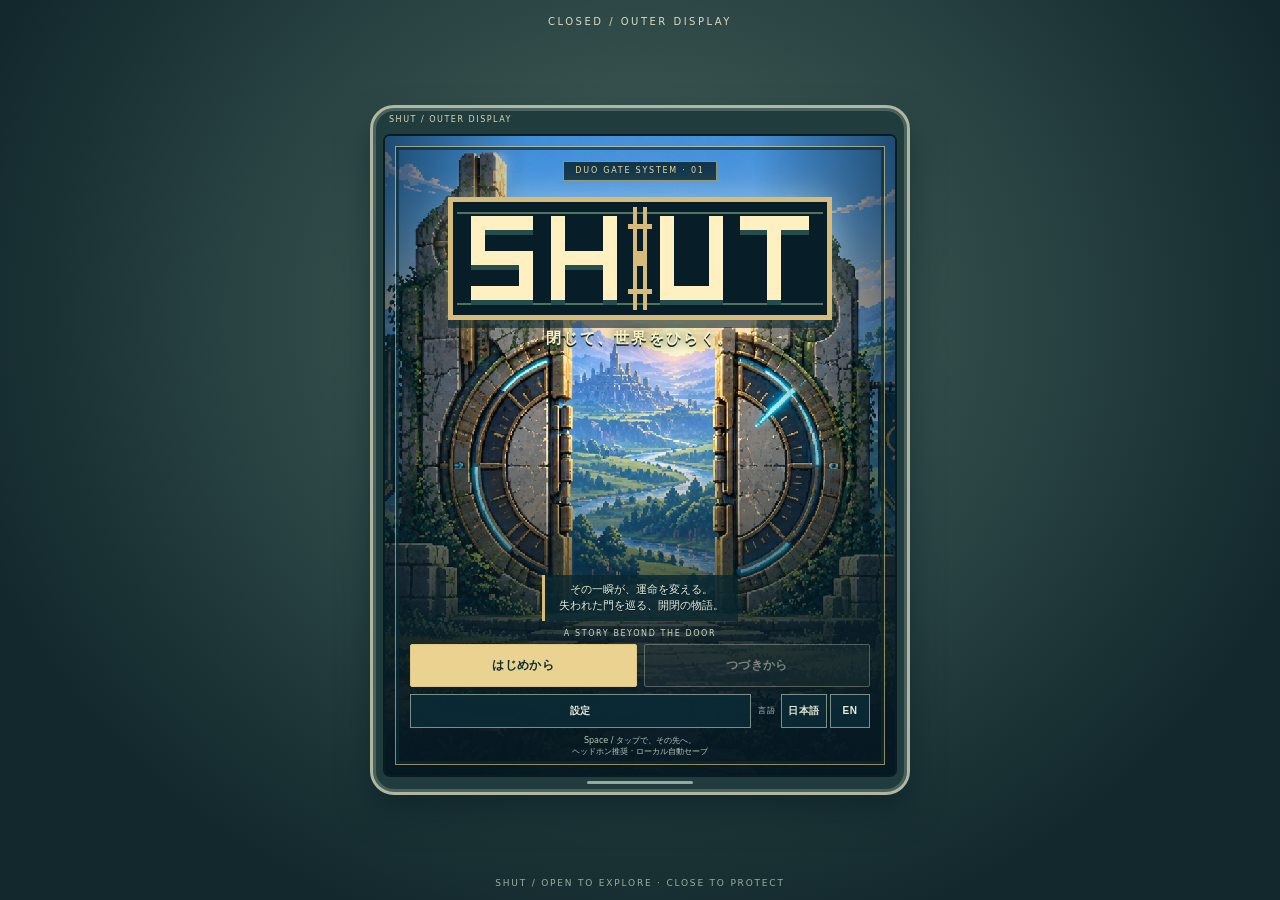
==== index.html @ 5b61c1a2 "publish: compact enemy HUD and SHUT attribute emblems" ====
<!DOCTYPE html>
<html lang="ja">
<head>
<meta charset="UTF-8">
<meta name="viewport" content="width=device-width,initial-scale=1.0,viewport-fit=cover">
<meta http-equiv="Cache-Control" content="no-cache, no-store, must-revalidate">
<meta http-equiv="Pragma" content="no-cache">
<meta http-equiv="Expires" content="0">
<title>SHUT — The Gatebound Journey</title>
<link rel="icon" href="data:,">
<link rel="stylesheet" href="src/game.css?v=20260926-ios-gacha-final"><link rel="stylesheet" href="src/device.css?v=20260929-mobile-open-landscape"><link rel="stylesheet" href="src/experience.css">
<link rel="stylesheet" href="src/monsters.css"><link rel="stylesheet" href="src/mikado.css"><link rel="stylesheet" href="src/title.css"><link rel="stylesheet" href="src/polish.css?v=20260928-ui-polish"><link rel="stylesheet" href="src/management.css?v=20260928-balance-v35"><link rel="stylesheet" href="src/battle.css?v=20260929-enemy-hud-v31"></head>
<body>
<div id="app" class="closedDevice">
  <div id="openOnlyOrientationGate" aria-live="polite" aria-hidden="true">
    <div class="openOnlyOrientationCard">
      <strong data-i18n="settings.rotateLandscapeTitle">スマートフォンを横向きにしてください</strong>
      <span data-i18n="settings.rotateLandscapeBody">OPENのみでは横向きで画面いっぱいに表示します。</span>
    </div>
  </div>
  <div id="screenCurtain" aria-hidden="true"></div>
  <button id="soundToggle" class="utility iconUtility" data-system-control data-i18n-aria-label="settings.buttonAria">⚙</button>
  <div id="dynamicIsland"></div>
  <div id="hingeLine"></div>
  <div id="uiStateBadge">OPEN MODE</div>
  <div id="uiToast"></div>
  <div id="bg">
    <div class="sun"></div><div class="cloud c1"></div><div class="cloud c2"></div>
    <div id="mountains"></div><div id="field"></div>
  </div>

  <!-- START -->
  <section id="startScreen" class="screen show">
    <div class="glass startCard">
      <div class="titleSystemBadge" data-i18n="title.deviceSystem">DUO GATE SYSTEM · 01</div>
      <img class="titleMark" src="assets/shut-title-mark.svg" alt="SHUT">
      <div class="titleTagline" data-i18n="title.tagline">閉じて、世界をひらく。</div>
      <div class="titleWorldCopy"><span data-i18n="title.lead1">その一瞬が、運命を変える。</span><br><span data-i18n="title.lead2">失われた門を巡る、開閉の物語。</span></div>
      <div class="titlePrompt" data-i18n="title.prompt">A STORY BEYOND THE DOOR</div>
      <div class="startActions">
        <button id="startBtn" class="btn" data-i18n="title.start">GAME START</button>
        <button id="newGameBtn" class="btn secondary" data-i18n="title.newGame" style="display:none">NEW GAME</button>
        <button id="continueUnavailable" class="btn secondary" data-i18n="title.continue" disabled>CONTINUE</button>
      </div>
      <div class="titleTools">
        <button id="titleSettingsBtn" type="button" data-i18n="settings.button">設定</button>
        <div class="titleLocale" role="group" data-i18n-aria-label="settings.language">
          <span class="titleLocaleLabel" data-i18n="settings.language">言語</span>
          <button type="button" data-title-language="ja">日本語</button>
          <button type="button" data-title-language="en">EN</button>
        </div>
      </div>
      <div class="tip"><span data-i18n="title.tip1">Space / タップで、その先へ。</span><br><span data-i18n="title.tip2">ヘッドホン推奨 · ローカル自動セーブ</span></div>
    </div>
  </section>

  <!-- GACHA -->
  <section id="gachaScreen" class="screen">
    <div class="topbar">
      <div class="pill" id="gachaTitleTop" data-i18n="gacha.titleTop"></div>
      <div class="pillrow"><div class="pill rewardCurrency"><img src="assets/reward-gate-key.png" alt="" aria-hidden="true"><span id="gachaKeys"></span></div><div class="pill" id="gachaGold">0 G</div></div>
    </div>
    <div id="gachaStage">
      <div id="gDoorFrame">
        <div id="singleWeaponReveal">
          <div class="small" data-i18n="gacha.inside"></div>
          <canvas id="gDoorItemCanvas" width="96" height="96"></canvas>
          <div id="gDoorItemStars"></div>
          <div id="gDoorItemName"></div>
        </div>
        <div id="gDoor"><div id="gKey" data-i18n-aria-label="gacha.keyAria">⚿</div></div>
      </div>
    </div>
    <div id="pullResults"></div>
    <div id="weaponRevealOverlay">
      <div class="weaponRevealCard">
        <div class="small" data-i18n="gacha.newMonster"></div>
        <canvas id="weaponRevealCanvas" width="128" height="128"></canvas>
        <div id="weaponRevealStars"></div>
        <div id="weaponRevealName"></div>
        <div id="weaponRevealMeta"></div>
        <button id="weaponRevealContinue" class="btn" data-i18n="gacha.receive"></button>
      </div>
    </div>
    <div id="gachaPanel" class="glass">
      <h2 id="gachaTitle" data-i18n="gacha.gateTitle"></h2>
      <p id="gachaText" data-i18n="gacha.intro"></p>
      <div id="gachaModeTabs" role="group" data-i18n-aria-label="gacha.modeLabel">
        <button id="goldGachaMode" class="btn secondary" data-gacha-mode="gold"></button>
        <button id="keyGachaMode" class="btn gold" data-gacha-mode="key"></button>
      </div>
      <div id="gachaButtons">
        <button id="singlePullBtn" class="btn gold"></button>
        <button id="tenPullBtn" class="btn gold"></button>
        <button id="gachaHomeBtn" class="btn secondary" data-i18n="gacha.back"></button>
      </div>
      <div id="gachaCostNote" class="small"></div>
    </div>
  </section>

  <!-- HOME -->
  <section id="homeScreen" class="screen">
    <div class="topbar">
      <div class="pillrow"><div class="pill" id="rankPill">Rank 1</div><div class="pill" id="stagePill">Stage 1</div></div>
      <div class="pillrow"><div class="pill" id="homeGold">0 G</div><div class="pill" id="homeKeys">鍵 0</div></div>
    </div>
    <div id="homeCenter">
      <div id="journeyHero"><div class="eyebrow" data-i18n="menu.eyebrow">YOUR JOURNEY</div><h1 id="journeyTitle">風の向こうへ</h1><p id="journeyObjective"></p><button id="nextJourney" class="btn primary" data-i18n="menu.continueJourney">旅を続ける →</button><div id="journeyProgress"></div></div>
      <canvas id="campPortrait" width="160" height="160" aria-label="案内役 ミナ"></canvas>
      <div id="equipped" class="glass">
        <div class="small">EQUIPPED</div>
        <div id="eqStars">---</div><div id="eqName">未装備</div><div id="eqMeta">武器を装備してください</div>
      </div>
      <div class="menuTitleTag" data-i18n="menu.preparation">旅の支度</div>
      <div class="menuGrid openMenuGrid">
        <button id="battleBtn" class="menuBtn primary"><strong data-i18n="menu.story">STORY</strong><small data-i18n="menu.storyDesc">章・ステージを選んで出撃</small></button>
        <button id="equipBtn" class="menuBtn"><strong data-i18n="menu.monsters">EQUIPMENT</strong><small data-i18n="menu.monstersDesc">編成・合成・進化</small></button>
        <button id="synthesisBtn" class="menuBtn"><strong data-i18n="menu.synthesis">SYNTHESIS</strong><small data-i18n="menu.synthesisDesc">モンスターを強化</small></button>
        <button id="shopBtn" class="menuBtn"><strong data-i18n="menu.shop">SHOP</strong><small data-i18n="menu.shopDesc">回復アイテム</small></button>
        <button id="partnerBtn" class="menuBtn"><strong data-i18n="menu.partner">PARTNER</strong><small data-i18n="menu.partnerDesc">モンスター</small></button>
        <button id="questBtn" class="menuBtn"><strong data-i18n="menu.quests">QUEST</strong><small data-i18n="menu.questsDesc">達成条件と報酬</small></button>
        <button id="giftBtn" class="menuBtn"><strong data-i18n="menu.presents">PRESENT</strong><small data-i18n="menu.presentsDesc">報酬を受け取る</small><span id="giftBadge" class="notifyBadge">0</span></button>
        <button id="gateBtn" class="menuBtn"><strong data-i18n="menu.gates">SPECIAL GATE</strong><small data-i18n="menu.gatesDesc">EXP・GOLD・隠しゲート</small></button>
        <button id="collectionBtn" class="menuBtn"><strong data-i18n="menu.library">LIBRARY</strong><small data-i18n="menu.libraryDesc">モンスター図鑑</small></button>
      </div>
      <div class="menuHint"><button id="foldHome" class="btn secondary" data-i18n="menu.fold">扉を閉じる · GACHA</button><span data-i18n="menu.foldHint">Space で開く / 閉じる</span></div>
    </div>
  </section>

  <!-- CLOSE MENU -->
  <section id="closeMenuScreen" class="screen">
    <div class="closeMenuShell">
      <div class="closeMenuTop">
        <div class="pill" data-i18n="closeMenu.title"></div>
        <div class="pillrow">
          <div class="pill" id="closeGold">0 G</div>
          <div class="pill" id="closeKeys"></div>
        </div>
      </div>

      <div class="closeMenuCenter">
        <div class="closeDoorBadge">
          <div class="closeDoorCore"></div>
        </div>
        <h2 data-i18n="closeMenu.gateTitle"></h2>
        <p data-i18n="closeMenu.description"></p>

        <button id="closeGachaBtn" class="menuBtn closeGachaBtn">
          <strong data-i18n="closeMenu.gacha"></strong>
          <small id="closeGachaCost"></small>
        </button>

        <div class="closeStatusCard glass">
          <div class="closeStatusRow"><span data-i18n="closeMenu.stage"></span><b id="closeStage">1</b></div>
          <div class="closeStatusRow"><span data-i18n="closeMenu.rank"></span><b id="closeRank">1</b></div>
          <div class="closeStatusRow"><span data-i18n="closeMenu.party"></span><b id="closeEquip"></b></div>
        </div>

        <div class="closeMenuHint"><button id="unfoldHome" class="btn secondary" data-i18n="closeMenu.openJourney"></button><p data-i18n="closeMenu.foldHint"></p></div>
      </div>
    </div>
  </section>

  <!-- BATTLE -->
  <section id="battleScreen" class="screen">
    <div id="battleHeader">
      <div id="playerBox" class="glass">
        <div class="rankHudRow"><span id="battleRank">RANK 1</span></div>
        <div id="battlePartner"></div>
      </div>
      <div id="stageBox" class="glass">
        <div style="font-weight:950" id="battleStage">Stage 1</div>
        <div class="small" id="battleEncounter">Battle 1 / 5</div>
        <div class="small" id="battleCarry">ITEM SLOT 3/3</div>
      </div>
    </div>

    <div id="enemyArea"></div>
    <div id="attackFxLayer"></div>
    <div id="bossIntro"><div id="bossIntroName">BOSS</div><div id="bossIntroSub">WARNING</div></div>
    <div id="mikadoEncounter" aria-hidden="true">
      <div id="mikadoPetals" aria-hidden="true"></div>
      <div class="mikadoIdentity"><span data-i18n="mikado.classification"></span><strong data-i18n="mikado.name"></strong><small data-i18n="mikado.title"></small></div>
      <div class="mikadoArrival"><span data-i18n="mikado.area"></span><strong data-i18n="mikado.arrival"></strong><small data-i18n="mikado.skill"></small></div>
    </div>

    <div id="timingBox">
      <div id="timingPhase"><strong>⚔ ATTACK</strong><small data-i18n="battle.timingTap"></small></div>
      <div id="timingTrack"><div id="attackRoulette" aria-hidden="true"></div><div id="attackRouletteFrame" aria-hidden="true"></div><div id="hitZone"></div><div id="perfectZone"></div><div id="cursor"></div></div>
      <div id="timingJudges"><span>MISS</span><span>GOOD</span><span>GREAT</span><span>EX</span><b>PERFECT</b><span>EX</span><span>GREAT</span><span>GOOD</span><span>MISS</span></div>
      <div id="timingTapHint"><span aria-hidden="true">☝</span><em data-i18n="battle.tapAnywhere"></em></div>
    </div>

    <div id="battleMessage"></div><div id="battleSub" data-i18n="battle.readyIdle"></div>
    <div id="combatFeedback" aria-live="polite"></div>
    <button id="retreatBtn" class="utility iconUtility" data-system-control data-i18n-aria-label="battle.retreat">↩</button>

    <div id="recoveryTray" aria-hidden="true">
      <div class="recoveryCard glass">
        <div class="itemButtons">
          <button class="itemBtn" data-item="heal"><img class="recoveryItemIcon" src="assets/shop-itm001-repair-mist.png" alt="" aria-hidden="true"><span data-i18n="battle.heal"></span><span id="cntHeal">×0</span></button>
          <button class="itemBtn" data-item="high"><img class="recoveryItemIcon" src="assets/shop-itm002-high-repair.png" alt="" aria-hidden="true"><span data-i18n="battle.highHeal"></span><span id="cntHigh">×0</span></button>
          <button class="itemBtn" data-item="elixir"><img class="recoveryItemIcon" src="assets/shop-itm003-full-core.png" alt="" aria-hidden="true"><span data-i18n="battle.elixir"></span><span id="cntElixir">×0</span></button>
        </div>
        <div id="selectedItemText"></div>
        <button id="continueBattle" class="btn primary" data-i18n="battle.continueNext"></button>
      </div>
    </div>

    <div id="rewardOverlay">
      <div class="rewardCard glass">
        <h2 id="rewardTitle"></h2>
        <div id="rewardBody"></div>
        <button id="rewardNext" class="btn"></button>
      </div>
    </div>
  </section>

  <div id="tutorialOverlay">
    <div class="tutorialCard glass">
      <div class="small" id="tutorialStep"></div>
      <h2 id="tutorialTitle"></h2>
      <div id="tutorialBody"></div>
      <div class="tutorialActions">
        <button id="tutorialSkip" class="btn secondary" data-i18n="tutorial.skip"></button>
        <button id="tutorialNext" class="btn"></button>
      </div>
    </div>
  </div>
  <section id="dialogueOverlay" role="dialog" aria-label="会話">
    <div id="dialogueChapter"></div><canvas id="dialoguePortrait" width="160" height="160" aria-label="話しているキャラクター"></canvas><div id="dialogueMonogram"></div>
    <div class="dialogueWindow"><div id="dialogueSpeaker"></div><p id="dialogueText"></p><div class="dialogueControls"><span id="dialogueCount"></span><button id="dialogueAuto" class="btn secondary">AUTO</button><button id="dialogueSkip" class="btn secondary">スキップ</button><button id="dialogueNext" class="btn primary">次へ ▷</button></div></div>
  </section>

  <!-- MODAL -->
  <div id="modal">
    <div class="modalCard glass">
      <div id="modalTitle" class="modalTitle">TITLE</div>
      <div id="modalBody"></div>
      <div style="margin-top:16px;text-align:right"><button id="modalClose" class="btn secondary" data-i18n="common.close">閉じる</button></div>
    </div>
  </div>
</div>

<script src="vendor/tone-15.1.22.js"></script><script src="locales/ja.js?v=20260929-loc-content-02"></script><script src="locales/en.js?v=20260929-loc-content-02"></script><script src="src/i18n.js"></script><script src="src/master-data.js?v=20260928-balance-v35"></script><script src="src/monsters.js?v=20260929-loc-content-01"></script><script src="src/combat.js?v=20260928-balance-v35"></script><script src="src/systems.js"></script><script src="src/narrative.js?v=20260929-loc-content-02"></script><script src="src/device.js?v=20260929-mobile-open-landscape"></script><script src="src/save.js?v=20260927-save-migration-resilience"></script><script src="src/art.js"></script><script src="src/mikado.js"></script><script>SHUTArt.ready.then(()=>{const s=document.createElement("script");s.src="src/game.js?v=20260929-enemy-hud-v31";document.body.append(s)})</script>
</body>
</html>
---- src/game.css ----
/* SHUT · one visual system. Ivory, jade, antique gold. */
:root{color-scheme:dark;--ink:#f3eedb;--muted:#bbccc8;--gold:#e9c779;--jade:#83d6be;--panel:#112c31;--line:#8a9d87;--world:url('../assets/verdant-gate.png');font-family:'Yu Gothic UI','Meiryo',system-ui,sans-serif}
*{box-sizing:border-box}html,body{margin:0;min-height:100%;background:#081b21;color:var(--ink)}body{min-height:100dvh;display:grid;place-items:center}button,input,select{font:inherit}button{cursor:pointer}button:disabled{opacity:.4;cursor:default}button:focus-visible{outline:3px solid var(--jade);outline-offset:4px}button,input{touch-action:manipulation}button{color:inherit}h1,h2,h3,h4,p{margin-top:0}p{line-height:1.75}small,.small{font-size:12px;color:var(--muted);line-height:1.7}canvas,img{image-rendering:pixelated}img{object-fit:contain}[hidden]{display:none!important}
#app{position:relative;width:min(1440px,100vw);height:min(900px,100dvh);min-height:680px;overflow:hidden;background:var(--world) center/cover;isolation:isolate;border:1px solid #344c49;box-shadow:0 24px 100px #0007}
.screen{position:absolute;inset:0;display:none;background:var(--world) center/cover}.screen.show{display:block;animation:screenEnter .28s ease-out}.screen:before{content:'';position:absolute;inset:0;background:linear-gradient(90deg,#09222a9c,transparent 70%);pointer-events:none}#dynamicIsland,#hingeLine,#bg,#uiStateBadge,#attackClosed{display:none!important}
@keyframes screenEnter{from{opacity:.35;translate:0 5px}to{opacity:1;translate:0 0}}
.glass,.modalCard,.weaponRevealCard,.dialogueWindow{background:#102a30f2;border:1px solid #a3ad8b;box-shadow:inset 0 0 0 4px #153840,0 12px 40px #00101966}
.btn{border:1px solid #9ba985;background:#20434a;min-height:44px;padding:10px 20px;color:#f7f1de;font-size:14px;letter-spacing:.04em;box-shadow:inset 0 -3px #061d2455;transition:background .15s,translate .15s}.btn:hover:not(:disabled){background:#326068;translate:0 -1px}.btn.primary,.btn.gold{background:#dbba70;color:#142e33;border-color:#fff0b3;font-weight:800}.btn.primary:hover,.btn.gold:hover{background:#f0d28e}.btn.secondary{background:#122f36;color:#cdd9cf}.btn.danger{border-color:#db8a77}.utility{position:absolute;z-index:75;background:#102b36e8;border:1px solid #99aaa0;padding:7px 12px;font-size:12px;min-height:36px}#soundToggle{right:20px;bottom:14px}.eyebrow{font-size:12px;font-weight:700;letter-spacing:.26em;color:var(--gold)}.tip,.subtle{color:var(--muted);font-size:13px;line-height:1.8}.pillrow{display:flex;gap:10px;align-items:center}.pill{padding:8px 14px;border-left:2px solid var(--gold);background:#102b36ec;font-size:13px}.topbar{position:absolute;top:24px;left:30px;right:30px;display:flex;justify-content:space-between;gap:15px;z-index:5}.notifyBadge{display:none;background:#e3c16f;color:#12313c;padding:2px 7px;font-size:12px}.notifyBadge.show{display:inline-block}
#startScreen:before{background:linear-gradient(90deg,#06262bec 0%,#082b3377 46%,transparent 76%)}.startCard{position:absolute;left:8%;top:18%;width:560px;max-width:80%;background:none;border:0;box-shadow:none}.logo{font-family:Georgia,'Yu Mincho',serif;font-size:clamp(84px,11vw,162px);font-weight:900;letter-spacing:.08em;line-height:1.25;color:#fff0cb;text-shadow:0 5px 0 #29564f,0 14px 40px #001c27}.logo span{display:block;font-family:'Yu Mincho',serif;font-size:23px;letter-spacing:.3em;margin-bottom:32px}.startCard .subtle{font-size:17px;color:#e8efe0;margin-bottom:34px}.titlePrompt{font-size:10px;letter-spacing:.28em;color:#aac6b5;margin-bottom:14px}.startActions{display:flex;gap:12px;margin-bottom:26px}.startActions .btn{min-width:170px;min-height:52px;background:#edd08b;color:#173233;font-weight:bold}
#homeScreen:before{background:linear-gradient(90deg,#062831e6,transparent 82%),linear-gradient(0deg,#08232ee6,transparent 60%)}#homeCenter{position:absolute;inset:105px 56px 50px}#journeyHero{position:relative;z-index:2;width:55%;max-width:680px}#journeyTitle{font:600 clamp(26px,4vw,46px)/1.5 'Yu Mincho',serif;letter-spacing:.1em;margin:12px 0}#journeyObjective{font-size:15px;line-height:1.8;color:#e3ece0;max-width:510px}#journeyProgress{display:flex;gap:7px;margin-top:22px}#journeyProgress i{height:4px;width:34px;background:#4a6866}#journeyProgress i.done{background:#d9bd73}#campPortrait{position:absolute;right:2%;height:78%;bottom:90px;max-width:44%;filter:drop-shadow(0 12px 18px #08202f77);pointer-events:none}#equipped{position:absolute;right:0;bottom:84px;width:340px;max-width:38%;padding:16px 22px;z-index:3}#eqStars{color:var(--gold);font-size:12px}#eqName{font-weight:bold;font-size:19px;margin:4px 0}#eqMeta{font-size:12px;color:var(--muted);line-height:1.7}.menuTitleTag{position:absolute;bottom:233px;color:#d4dfc9;letter-spacing:.2em;font-size:12px}.menuGrid{position:absolute;left:0;bottom:83px;width:60%;display:grid;grid-template-columns:repeat(3,1fr);gap:8px}.menuBtn{position:relative;display:flex;flex-direction:column;text-align:left;justify-content:center;gap:5px;min-height:66px;padding:12px 15px;background:#102e35ed;border:1px solid #718f83;color:#f7f0d9;transition:.15s}.menuBtn:hover{background:#285350;border-color:var(--gold)}.menuBtn strong{font-size:15px;font-weight:600}.menuBtn small{font-size:10px;color:#a7c3bd}.menuBtn.primary{border-color:var(--gold)}.menuBtn .notifyBadge{position:absolute;right:8px;top:8px}.menuHint{position:absolute;bottom:0;left:0;right:0;display:flex;align-items:center;gap:20px;font-size:12px;color:var(--muted)}
#closeMenuScreen:before{background:#07252da6}.closeMenuShell{position:absolute;inset:36px 6%}.closeMenuTop{display:flex;justify-content:space-between}.closeMenuCenter{margin:8vh auto 0;max-width:470px;text-align:center;padding:34px;background:#102d36e8;border:1px solid #a9b393}.closeMenuCenter h2{font-family:Georgia,serif;letter-spacing:.16em;color:var(--gold);font-size:32px}.closeMenuCenter p{font-size:13px;color:var(--muted)}.closeDoorBadge{height:70px;background:url('../assets/verdant-gate.png') center/contain no-repeat;margin-bottom:24px}.closeGachaBtn{width:100%;align-items:center;border-color:var(--gold)}.closeStatusCard{padding:14px;margin:20px 0}.closeStatusRow{display:flex;justify-content:space-between;font-size:12px;padding:5px}.closeStatusRow span{color:var(--muted)}
#gachaScreen:before{background:#07242d95}#gachaStage{position:absolute;inset:12% 20% 29%;pointer-events:none}#gDoorFrame{position:absolute;inset:0;background:url('../assets/verdant-gate.png') center/contain no-repeat;transition:opacity .25s;pointer-events:none}#gDoor{position:absolute;inset:15% 34%;border:2px solid #d9c184;background:#173c41e8;transition:opacity .45s;box-shadow:0 0 45px #94efc744;pointer-events:none}#gDoor.open{opacity:0}#gKey{position:absolute;right:12%;top:50%;font-size:30px;color:var(--gold)}#gKey.inserted{color:#fff3b7}#singleWeaponReveal{position:absolute;inset:15%;text-align:center;opacity:0}#singleWeaponReveal.show{opacity:1}#gDoorItemCanvas{width:128px;height:128px}#gachaPanel{position:absolute;left:50%;translate:-50% 0;bottom:45px;width:min(740px,90%);padding:20px 30px;text-align:center;z-index:40;pointer-events:auto}#gachaTitle{font-family:'Yu Mincho',serif;font-size:25px;margin-bottom:8px}#gachaText{font-size:13px;margin-bottom:8px}#gachaModeTabs{display:flex;justify-content:center;gap:6px;margin:8px auto;max-width:430px}#gachaModeTabs .btn{flex:1;min-height:34px;padding:6px 10px;font-size:10px}#gachaButtons{display:flex;justify-content:center;gap:8px;flex-wrap:wrap}#gachaCostNote{margin-top:12px}.weaponMiniCanvas{width:96px;height:96px;align-self:center}.wStars{color:var(--gold);font-size:13px;letter-spacing:.05em}.wName{font-size:14px;font-weight:700;margin:8px 0;color:#fff4d7}.wMeta{font-size:11px;line-height:1.7;color:#c0d5ce}.weaponCard{background:#102b35fa;border:1px solid #738d82;padding:20px 12px;text-align:center;display:flex;flex-direction:column;min-width:0;animation:reveal .4s backwards;animation-delay:calc(var(--i,0)*65ms)}.weaponCard.rare5{border:2px solid #eacd88;background:#263b3b}.weaponCard .newTag{color:var(--jade);font-size:10px;letter-spacing:.1em}.tenResultActions{grid-column:1/-1;display:flex;gap:12px;justify-content:center;padding:12px;position:sticky;bottom:0;background:#112d36}#pullResults{display:none}#pullResults.show{display:grid;position:absolute;inset:100px 5% 45px;grid-template-columns:repeat(5,minmax(0,1fr));gap:12px;overflow:auto;z-index:30;padding:16px;background:#092631f5;border:1px solid #b4bd99}#gachaScreen:has(#pullResults.show) #gachaPanel{visibility:hidden}#weaponRevealOverlay{display:none;position:absolute;inset:0;z-index:45;background:#061c28b8;align-items:center;justify-content:center}#weaponRevealOverlay.show{display:flex}.weaponRevealCard{padding:34px;width:min(500px,90%);text-align:center}#weaponRevealCanvas{width:192px;height:192px}#weaponRevealStars{color:var(--gold);font-size:22px}#weaponRevealName{font-size:25px;margin:16px 0}#weaponRevealMeta{font-size:13px;margin-bottom:24px;color:var(--muted)}@keyframes reveal{from{opacity:0;translate:0 12px}to{opacity:1;translate:0 0}}
#modal{display:none;position:absolute;inset:0;z-index:90;background:#061b26c9;padding:50px 6%;align-items:center;justify-content:center}#modal.show{display:flex}.modalCard{width:min(1020px,100%);max-height:100%;overflow:auto;padding:30px}.modalTitle{font-size:24px;letter-spacing:.12em;color:var(--gold);border-bottom:1px solid #628076;padding-bottom:18px;margin-bottom:20px;position:sticky;top:-30px;background:#102a30;z-index:2}#modalClose{min-width:120px}.invList{display:grid;gap:10px}.invWeapon{display:grid;grid-template-columns:76px 1fr auto;align-items:center;gap:18px;background:#17373d;border:1px solid #496c65;padding:12px}.invWeapon canvas{width:64px;height:64px}.upgradeActions{display:flex;gap:6px;flex-wrap:wrap}.upgradeActions .btn{font-size:12px;padding:8px 12px}.materialBar,.partnerSummary,.shopWallet{padding:16px;background:#1a3b3e;margin-bottom:16px;line-height:1.8}.feedRow,.questRow,.giftRow,.partnerRow,.gateRow{display:flex;gap:18px;align-items:center;justify-content:space-between;padding:18px;border-bottom:1px solid #3a625a}.feedRow .small,.questRow .small,.giftRow .small,.partnerRow .small{display:block}.shopTabs,.filterTabs{display:flex;gap:8px;margin-bottom:18px}.shopGrid{display:grid;grid-template-columns:repeat(3,1fr);gap:12px}.shopItem{padding:20px;background:#17383d;border:1px solid #58796c}.shopItem h3{font-size:17px;color:var(--ink)}.shopItem p,.shopBuyInfo{font-size:12px;line-height:1.8;color:var(--muted);margin-bottom:14px}.shopWallet{display:flex;justify-content:space-between}.shopWallet strong{color:var(--gold);font-size:23px}.libraryGrid{display:grid;grid-template-columns:repeat(3,1fr);gap:12px}.libraryCard{background:#16383d;padding:16px;border:1px solid #577365}.libraryCard.locked{opacity:.45}.questBar{height:5px;background:#071d26;width:200px;max-width:100%;margin-top:8px}.questBar i{display:block;height:100%;background:var(--jade)}.dataTag{font-size:11px;letter-spacing:.1em;color:var(--gold)}.worldHeader{margin:10px 0 22px;font-size:22px}.stageGrid{display:grid;grid-template-columns:repeat(2,1fr);gap:12px}.stageCard{background:#17393c;color:var(--ink);border:1px solid #6e8b78;padding:18px;text-align:left;position:relative}.stageCard h4{font-size:18px;margin:8px 0}.stageCard p{font-size:12px;margin:4px 0;color:#bfd1c4}.stageCard.current{border:2px solid var(--gold);background:#245047}.stageCard.cleared:after{content:'✓';position:absolute;right:15px;top:15px;color:var(--jade)}.stageCard.locked{opacity:.32}.chapterNav{display:flex;gap:10px;margin-bottom:20px}.stageDetail{padding:20px;background:#173c40;border-left:3px solid var(--gold)}.storySummary{font-family:'Yu Mincho',serif;font-size:18px;line-height:1.9;color:#e7edde}.partnerPortrait{width:64px;height:80px;object-fit:contain}.partnerRow>div{flex:1}.partnerRow .bond{color:var(--gold);font-size:12px}
#battleScreen:before{background:linear-gradient(0deg,#041a26f5 0%,#09273265 24%,transparent 50%,#08243352 100%)}#battleHeader{position:absolute;inset:22px 30px auto;display:flex;justify-content:space-between;gap:20px;z-index:5}#playerBox{width:320px;max-width:48%;padding:15px 20px;background:#102b34f0}#battleRank{font-size:12px;color:var(--gold)}#battleWeapon{font-size:13px}#stageBox{padding:14px 20px;text-align:right;background:#102b34e8}#battleStage{font-size:17px}#battleEncounter,#battleCarry{font-size:11px}.barline{display:grid;grid-template-columns:34px 1fr 65px;gap:8px;font-size:11px;align-items:center;margin-top:10px}.bar{height:7px;background:#031d24}.fill{height:100%;background:#91d1ae;transition:width .18s}.fill.xp{background:var(--gold)}#encounterTrack{position:absolute;top:119px;right:35px;display:flex;gap:7px}#encounterTrack i{display:block;width:20px;height:3px;background:#385d57}#encounterTrack i.done{background:var(--gold)}#battlePartner{position:absolute;left:30px;top:137px;font-size:12px;background:#102b34da;padding:9px 15px;border-left:2px solid var(--jade)}#bossHpBox{display:none;position:absolute;top:150px;left:50%;translate:-50% 0;width:52%;padding:14px 22px;z-index:6}#bossHpBox.show{display:block}#bossHpHead{display:flex;justify-content:space-between;gap:10px;font-size:17px;color:var(--gold)}.bossBar{height:12px!important;margin-top:8px!important}#bossHpText{text-align:right;font-size:11px;margin-top:7px}.ehp{height:7px;position:relative;background:#0b2229;border:1px solid #15282d;margin-top:8px;overflow:hidden}.ehpNow,.ehpLag,#bossHpFill,#bossHpLag{position:absolute;height:100%;left:0;top:0;transition:width .2s;background:var(--hp-color)}.ehpLag,#bossHpLag{background:#e7ddbe}.ehpText{display:flex;justify-content:space-between;font-size:10px;color:#e5eed6;margin-top:5px}.hpPct{display:none}
#enemyArea{position:absolute;left:8%;right:8%;bottom:250px;top:240px;display:flex;justify-content:center;align-items:flex-end;gap:50px} .enemyCard{position:relative;text-align:center;width:192px;flex:0 1 192px;cursor:crosshair}.enemySpriteWrap{position:relative;height:200px;display:flex;align-items:flex-end;justify-content:center}.enemyCard canvas{width:192px;height:192px;image-rendering:pixelated;filter:drop-shadow(0 8px 0 #073c3025)}.enemyCard.bossCard{flex-basis:270px;width:270px}.bossCard .enemySpriteWrap{height:270px}.bossCard canvas{width:256px;height:256px}.enemyCard.dead{display:none}.eName{font-size:14px;background:#112d36e8;padding:6px 10px;border-top:1px solid #b9b794;white-space:nowrap}.eMeta{font-size:11px;background:#112d36d9;padding:3px 4px;color:#b9d0c5}.enemyCard .attr{position:absolute;right:4px;top:0;font-size:12px;background:#12303be8;padding:4px 8px}.turnBadge{background:#102b34ed;display:inline-block;font-size:11px;padding:5px 8px;color:#dbe5d3;margin-top:5px}.turnBadge b{color:var(--gold);font-size:14px}.turnBadge.ready{border:1px solid #f1c477}.enemyCard.target .eName{border-top-color:#ffe7a0;color:#ffe9ac}.enemyCard.attacking .eName{border-color:#ffc784;color:#ffe2b8}.enemyCard.hitFlash canvas{filter:brightness(1.6) drop-shadow(0 8px #003b2925)}.enemyCard.enemyAttack{animation:enemyStep .38s steps(3)}@keyframes enemyStep{50%{translate:0 3px}}.captureBtn{width:100%;font-size:12px;padding:6px;min-height:36px;border-color:var(--jade)}.damagePop{position:absolute;top:22px;left:50%;translate:-50% 0;font-size:32px;font-weight:900;color:#fff3c5;z-index:15;text-shadow:2px 3px #10232f;animation:damage .6s ease-out}.damagePop .tag{display:block;font-size:11px;color:#f4d16c}@keyframes damage{to{translate:-50% -35px;opacity:0}}
#timingBox{position:absolute;left:50%;translate:-50% 0;bottom:133px;width:58%;opacity:0;pointer-events:none;z-index:9}#timingBox.show{opacity:1}#timingLabel{font-size:12px;text-align:center;margin-bottom:10px;color:#d6e3d2}#timingTrack{height:18px;position:relative;background:#102e39;border:1px solid #b4c0a0;box-shadow:0 0 0 5px #112b32a0;overflow:hidden}#hitZone,#perfectZone{position:absolute;top:0;bottom:0;background:#44876e}#perfectZone{background:#f5d58a}#cursor{position:absolute;top:-2px;bottom:-2px;width:4px;translate:-50% 0;background:#fffdeb;box-shadow:0 0 8px #fff}#battleMessage{position:absolute;bottom:196px;width:100%;text-align:center;font-size:26px;font-weight:800;letter-spacing:.1em;pointer-events:none;color:#fff2ce}#battleSub{position:absolute;bottom:173px;left:15%;width:70%;text-align:center;font-size:12px;color:#d5e4d9;pointer-events:none}#battleAction{position:absolute;left:50%;translate:-50% 0;bottom:57px;min-width:260px;z-index:15}#retreatBtn{left:24px;bottom:18px}#combatFeedback{position:absolute;top:31%;left:50%;translate:-50% -50%;font-family:Georgia,serif;font-size:clamp(30px,5vw,64px);font-weight:bold;letter-spacing:.08em;color:#ffe6a1;pointer-events:none;z-index:22;opacity:0;text-shadow:3px 4px #10323d}#combatFeedback.show{animation:feedback .65s ease-out}#combatFeedback[data-kind='guard']{color:#91f0db}#combatFeedback[data-kind='miss']{color:#e0b3a8}@keyframes feedback{0%{opacity:0;translate:-50% 8px}20%,70%{opacity:1;translate:-50% 0}100%{opacity:0;translate:-50% -12px}}
#guardTargetRing,#dangerRing{position:absolute;top:50%;left:50%;translate:-50% -50%;width:160px;height:160px;border:3px solid #f4d58a;border-radius:50%;opacity:0;pointer-events:none;z-index:12}#guardTargetRing.show{opacity:.75}#guardTargetRing span{position:absolute;top:100%;width:100%;text-align:center;font-size:12px;color:#fff1bf;margin-top:8px}#dangerRing{width:160px;height:160px;border:4px solid #a3e7ce}#dangerRing.charge{animation:ringCharge 920ms linear forwards}@keyframes ringCharge{from{opacity:.3;scale:2}to{opacity:1;scale:1}}#closeNow{display:none;position:absolute;top:50%;left:50%;translate:-50% -50%;font-size:28px;font-weight:900;color:#fff4cf;z-index:14;pointer-events:none}#closeNow.show{display:block}#guardTimeline{position:absolute;bottom:131px;left:25%;width:50%;height:12px;border:1px solid #bea979;background:#16373c;display:none}#guardTimeline.show{display:block}#guardProgress{height:100%;background:var(--gold);width:0}#guardTimeline span{position:absolute;right:0;top:16px;font-size:11px}
#closedMenu,#rewardOverlay,#tutorialOverlay{position:absolute;inset:0;display:none;align-items:center;justify-content:center;background:#061d2bc9;z-index:40}#closedMenu.show,#rewardOverlay.show,#tutorialOverlay.show{display:flex}.closedCard,.rewardCard,.tutorialCard{padding:32px;width:min(580px,90%);text-align:center}.closedCard h2,.rewardCard h2{color:var(--gold);letter-spacing:.1em}.itemButtons{display:flex;gap:8px;margin:20px 0}.itemBtn{flex:1;background:#183a3f;border:1px solid #6c9486;padding:12px;color:#e9f0db;min-height:62px}.itemBtn.selected{border-color:var(--gold)}#selectedItemText{font-size:12px;margin:16px 0;color:var(--muted)}.drop{display:inline-block;background:#285249;padding:10px 15px;margin:8px;color:#faebbc}.rewardLine{font-family:'Yu Mincho',serif;font-size:22px;margin-bottom:15px}#rewardNext{margin-top:20px}.tutorialCard{text-align:left}.tutorialCard h2{font-family:'Yu Mincho',serif;font-size:30px;margin-top:15px}.tutorialActions{display:flex;justify-content:space-between;margin-top:24px}#tutorialBody{font-size:16px;line-height:1.9;min-height:100px}#tutorialOverlay{z-index:100}
#dialogueOverlay{display:none;position:absolute;inset:0;z-index:110;background:linear-gradient(0deg,#082a32bb,transparent 75%)}#dialogueOverlay.show{display:block}#dialoguePortrait{position:absolute;bottom:178px;left:7%;height:66%;max-width:46%;filter:drop-shadow(0 8px 12px #061f3c55)}#dialogueOverlay[data-position='right'] #dialoguePortrait{left:auto;right:7%}#dialogueChapter{position:absolute;left:6%;top:8%;font-size:14px;letter-spacing:.15em;background:#12323ae8;border-left:3px solid var(--gold);padding:10px 20px}.dialogueWindow{position:absolute;left:6%;right:6%;bottom:5%;padding:24px 32px}#dialogueSpeaker{color:var(--gold);font-size:18px;font-weight:700;margin-bottom:14px}#dialogueText{font-size:20px;line-height:1.8;min-height:64px;margin-bottom:16px}.dialogueControls{display:flex;align-items:center;justify-content:flex-end;gap:8px}.dialogueControls .btn{font-size:12px;padding:8px 14px}#dialogueCount{margin-right:auto;font-size:12px;color:var(--muted)}#dialogueMonogram{position:absolute;bottom:280px;left:10%;font:120px 'Yu Mincho',serif;color:#e5d6a2;text-shadow:4px 4px #102d35}
#bossIntro{display:none;position:absolute;inset:25% 0 35%;background:#072c36e6;border-block:1px solid #d9bc7e;z-index:25;flex-direction:column;align-items:center;justify-content:center;pointer-events:none}#bossIntro.show{display:flex;animation:reveal .3s}#bossIntroName{font:30px 'Yu Mincho',serif;color:#f5d98f}#bossIntroSub{font-size:12px;letter-spacing:.3em;margin-top:14px}#attackFxLayer{position:absolute;inset:0;pointer-events:none;z-index:18}.weaponFx{position:absolute;left:var(--x);top:var(--y);background:var(--fx);width:90px;height:4px;box-shadow:0 0 0 3px #fff6;animation:slash .35s forwards}.weaponFx.greatsword{width:130px;height:16px}.weaponFx.spear{width:180px;height:5px}.weaponFx.bow{width:60px;height:5px;animation:arrow .4s forwards}.weaponFx.magic{width:90px;height:90px;border:8px double var(--fx);background:transparent;animation:magic .4s forwards}.weaponFx.perfect{box-shadow:0 0 24px #fff8}@keyframes slash{from{opacity:1;translate:-60% -50%;rotate:-25deg}to{opacity:0;translate:20% -60%;rotate:-25deg}}@keyframes arrow{from{translate:-160px 0}to{translate:50px 0;opacity:0}}@keyframes magic{to{scale:1.4;opacity:0}}#uiToast{position:absolute;bottom:18px;left:50%;translate:-50% 0;z-index:140;padding:12px 24px;background:#183b3ef5;border:1px solid var(--gold);color:#f8edce;opacity:0;pointer-events:none;max-width:80%;font-size:13px;transition:opacity .2s}#uiToast.show{opacity:1}#screenCurtain{position:absolute;inset:0;z-index:80;pointer-events:none;border-inline:0 solid #092a32;transition:border-width .15s}.closedDevice #screenCurtain{border-inline-width:8px}
@media(max-width:900px){#app{height:100dvh;min-height:680px}.topbar{left:20px;right:20px;top:20px}#homeCenter{inset:105px 30px 44px}#journeyTitle{font-size:32px}.menuGrid{width:65%;grid-template-columns:repeat(2,1fr);bottom:75px}.menuTitleTag{display:none}#equipped{max-width:31%;bottom:78px;padding:12px}#eqName{font-size:16px}#campPortrait{right:-5%;height:64%}#journeyHero{width:65%}#enemyArea{gap:20px;left:5%;right:5%}.enemyCard{width:160px;flex-basis:160px}.enemyCard canvas{width:128px;height:128px}.enemySpriteWrap{height:140px}#bossHpBox{top:170px;width:60%}#battlePartner{top:128px}.shopGrid{grid-template-columns:repeat(2,1fr)}.invWeapon{grid-template-columns:64px 1fr}.invWeapon .upgradeActions{grid-column:2}.libraryGrid{grid-template-columns:repeat(2,1fr)}#pullResults.show{inset:85px 3% 40px;gap:8px;padding:10px}.weaponCard{padding:12px 5px}.weaponMiniCanvas{width:64px;height:64px}.wName{font-size:12px}.wMeta{font-size:10px}}
@media(max-width:600px){html,body{overflow:auto}#app{min-height:740px;height:100dvh;border:0;width:100vw}#soundToggle{bottom:8px;right:10px;font-size:10px}.startCard{top:20%;left:8%;max-width:86%;width:auto}.logo{font-size:96px}.logo span{font-size:16px;letter-spacing:.15em}.startCard .subtle{font-size:15px}.startActions{flex-direction:column;max-width:240px}.startActions .btn{min-height:48px}.topbar{top:15px;left:15px;right:15px;gap:8px;flex-wrap:wrap}.pill{font-size:11px;padding:6px 10px}.pillrow{gap:6px}#stagePill{display:none}#homeCenter{inset:95px 22px 32px}#journeyHero{width:100%;max-width:100%}#journeyTitle{font-size:27px;width:78%;margin-top:8px}#journeyObjective{font-size:13px;width:75%;margin-bottom:12px}#journeyProgress{margin-top:14px}#campPortrait{right:-36px;bottom:auto;top:25px;height:230px;max-width:55%;opacity:.85}#journeyHero .btn{min-height:46px;padding:10px 16px}.menuGrid{width:100%;bottom:61px;gap:7px;grid-template-columns:repeat(2,1fr)}.menuBtn{min-height:53px;padding:10px}.menuBtn strong{font-size:13px}.menuBtn small{font-size:9px}#equipped{left:0;right:0;bottom:calc(61px + 4 * 61px + 10px);width:100%;max-width:100%;padding:10px 14px;display:grid;grid-template-columns:1fr 1fr;gap:3px}#equipped>.small{grid-column:1}#eqName{font-size:15px;grid-column:1/3}#eqMeta{font-size:10px;grid-column:1/3}#eqStars{text-align:right}.menuHint{gap:8px;font-size:10px;bottom:10px}.menuHint .btn{padding:8px 12px;font-size:12px}.closeMenuShell{inset:20px}.closeMenuTop{flex-wrap:wrap;gap:10px}.closeMenuCenter{margin-top:45px;padding:25px 20px}.closeMenuCenter h2{font-size:24px}#gachaStage{inset:14% 8% 36%}#gachaPanel{bottom:35px;padding:18px;width:94%}#gachaTitle{font-size:22px}#gachaText{font-size:12px}#gachaCostNote{font-size:10px}#gachaButtons .btn{padding:8px 12px;font-size:12px}#pullResults.show{grid-template-columns:repeat(2,minmax(0,1fr));inset:85px 12px 34px;gap:8px;align-content:start}.weaponCard{padding:12px}.weaponMiniCanvas{width:64px;height:64px}.wName{font-size:13px}.wMeta{font-size:11px}.tenResultActions{gap:5px;position:sticky;bottom:-10px}.tenResultActions .btn{font-size:12px;padding:8px}.weaponRevealCard{padding:24px}#weaponRevealName{font-size:22px}
 #modal{padding:16px 10px 36px}.modalCard{padding:18px}.modalTitle{font-size:19px;top:-18px}.shopGrid,.stageGrid,.libraryGrid{grid-template-columns:1fr}.shopItem{padding:16px}.invWeapon{grid-template-columns:48px 1fr;gap:10px;padding:10px}.invWeapon canvas{width:48px;height:48px}.upgradeActions .btn{min-height:38px;font-size:11px;padding:7px}.feedRow,.questRow,.giftRow,.partnerRow,.gateRow{padding:14px 0;gap:12px}.feedRow>div,.questRow>div,.giftRow>div{min-width:0}.feedRow{flex-wrap:wrap}.partnerPortrait{width:45px}.partnerRow{flex-wrap:wrap}.chapterNav{gap:5px}.chapterNav .btn{font-size:11px;padding:8px}
 #battleHeader{inset:17px 14px auto;display:grid;grid-template-columns:1fr;gap:7px}#playerBox{width:100%;max-width:100%;padding:10px 14px}#stageBox{padding:8px 13px;text-align:left;display:flex;flex-wrap:wrap;gap:4px 8px}#battleStage{font-size:13px}#battleEncounter{font-size:10px}#battleCarry{display:none}.barline{margin-top:7px;font-size:10px}#battlePartner{top:154px;left:15px;font-size:10px;padding:6px 10px}#encounterTrack{top:163px;right:15px}#bossHpBox{top:191px;width:92%;padding:10px 14px}#bossHpHead{font-size:13px}#enemyArea{top:280px;bottom:235px;left:4%;right:4%;gap:9px}.enemyCard{flex:0 1 100px;width:100px;min-width:0}.enemyCard canvas{width:96px;height:96px}.enemySpriteWrap{height:108px}.enemyCard.bossCard{width:220px;flex-basis:220px}.bossCard canvas{width:192px;height:192px}.bossCard .enemySpriteWrap{height:195px}.eName{font-size:11px;white-space:normal;padding:5px 3px}.eMeta{display:none}.turnBadge{font-size:9px;padding:4px}.turnBadge b{font-size:12px}.enemyCard .attr{font-size:10px}.ehpText{font-size:9px}.damagePop{font-size:25px}#battleMessage{font-size:20px;bottom:185px}#battleSub{font-size:11px;left:7%;width:86%;bottom:152px;min-height:28px;line-height:1.5}#timingBox{width:84%;bottom:118px}#timingTrack{height:17px}#timingLabel{font-size:10px;margin-bottom:8px}#battleAction{bottom:53px;min-width:235px;font-size:13px}#retreatBtn{left:14px;bottom:10px;font-size:10px}#guardTimeline{left:10%;width:80%;bottom:125px}#combatFeedback{top:36%;font-size:30px;width:100%;text-align:center}#guardTargetRing,#dangerRing{top:49%;width:125px;height:125px}#closeNow{font-size:24px}.closedCard,.rewardCard,.tutorialCard{padding:24px}.itemButtons{gap:5px}.itemBtn{font-size:12px;padding:10px 4px}.rewardLine{font-size:18px}.tutorialCard h2{font-size:24px}#tutorialBody{font-size:14px}
 #dialoguePortrait{left:3%;bottom:260px;height:48%;max-width:85%}#dialogueChapter{left:5%;top:9%;font-size:12px}.dialogueWindow{left:4%;right:4%;bottom:5%;padding:20px}#dialogueText{font-size:16px;min-height:90px}#dialogueSpeaker{font-size:16px}.dialogueControls .btn{font-size:11px;padding:7px 9px}#dialogueCount{font-size:10px}#dialogueMonogram{font-size:90px;bottom:320px}#uiToast{bottom:18px;max-width:94%;width:max-content;font-size:12px;padding:10px 15px}}
.gateDiscovery{margin:22px 0;padding:22px;border:1px solid var(--gold);background:#214b47}.gateDiscovery h3{font:24px 'Yu Mincho',serif;margin:12px 0;color:#f6e2a4}.gateDiscovery p{margin-bottom:8px}.kind-noctia .enemySpriteWrap{height:280px}
@media(max-width:600px){#homeCenter{inset:95px 22px 44px;overflow-y:auto;display:flex;flex-direction:column;gap:14px;scrollbar-width:thin}#journeyHero{flex:0 0 240px}#equipped{position:relative;inset:auto;flex:none;min-height:90px}#campPortrait{opacity:1}.menuGrid{position:relative;inset:auto;flex:none;z-index:4}.menuHint{position:relative;inset:auto;flex:none;min-height:44px}.kind-noctia .enemySpriteWrap{height:195px}#journeyObjective{width:68%}}
#dangerRing.charge{animation-duration:var(--ring-duration,920ms)}
@media(prefers-reduced-motion:reduce){*,*:before,*:after{animation-duration:.01ms!important;transition-duration:.01ms!important}#dangerRing.charge{animation-duration:var(--ring-duration,920ms)!important}}
/* Monster battle EXP result */
.resultMonsterExp{display:grid;gap:7px;margin:10px 0;padding:9px;border:2px solid #8fa4aa;background:#101f2a}
.resultMonsterExp>div{display:grid;grid-template-columns:minmax(110px,1fr) auto;gap:3px 10px;align-items:center;font-size:12px}
.resultMonsterExp i{grid-column:1/-1;height:7px;border:1px solid #526b75;background:#081118}.resultMonsterExp i em{display:block;height:100%;background:#66d48c}
.resultMonsterExp strong{color:#f4d66e}
.synthesisStones{display:grid;grid-template-columns:repeat(3,minmax(0,1fr));gap:8px;margin:8px 0 14px}.synthesisStone{display:grid;grid-template-columns:1fr auto auto auto;gap:6px;align-items:center;padding:8px;border:2px solid #526b75;background:#101f2a}.synthesisStone b,.synthesisStone span{grid-column:1/-1}.synthesisStone .btn{min-width:34px;padding:5px}.synthesisStone em{min-width:24px;text-align:center;font-style:normal;color:#f4d66e}
@media(max-width:600px){.synthesisStones{grid-template-columns:1fr}.synthesisStone b,.synthesisStone span{grid-column:auto}.synthesisStone{grid-template-columns:1fr auto auto auto auto}}

/* Smartphone landscape is still a compact touch surface even when viewport width exceeds 600px. */
@media (max-height:600px) and (pointer:coarse){
 #gachaStage{inset:42px 20px 170px}
 #gachaPanel{left:7px;right:7px;bottom:7px;width:auto;padding:8px;translate:none}
 #gachaTitle{font-size:17px;margin:3px}
 #gachaText{font-size:11px;margin:5px 0}
 #gachaModeTabs{margin:4px auto}
 #gachaButtons .btn{font-size:12px;min-height:40px;padding:5px;touch-action:manipulation}
 #gachaCostNote{font-size:10px;margin-top:5px}
 #gachaScreen .topbar{top:6px;left:6px;right:6px;gap:3px}
}

#gachaPanel button,#closeGachaBtn{touch-action:manipulation;-webkit-tap-highlight-color:transparent;pointer-events:auto}
---- src/device.css ----
/* The frame is hardware; only the two panels fold. Sprite transforms are never used. */
:root{--world:url('../assets/verdant-gate.png');--ink:#f7efcf;--muted:#b8cbbd;--panel:#173537;--gold:#ead391;font-family:'Yu Gothic UI','Meiryo',sans-serif}
body{background:#182e32;min-height:100dvh;overflow-x:hidden;perspective:1800px;background-image:radial-gradient(ellipse at 50% 35%,#48655e,#12282d 78%)}
#app.device{position:relative;min-height:0;max-width:none;overflow:visible;border:0;background:none;box-shadow:none;isolation:auto;transform-style:preserve-3d;perspective:1800px}
.inner-assembly{position:absolute;left:50%;top:50%;width:var(--open-w);height:var(--open-h);transform:translate(-50%,-50%);display:grid;grid-template-columns:1fr 22px 1fr;transform-style:preserve-3d}
.panel,.outer-panel{background:#203c3d;border:3px solid #b1b6a0;box-shadow:inset 0 0 0 3px #49625d,0 18px 32px #061c2380;border-radius:22px;padding:24px 9px 15px;position:relative;min-width:0;backface-visibility:hidden;transform-style:preserve-3d}
.left-panel{transform-origin:right center;transform:rotateY(calc(var(--fold) * -90deg));border-radius:22px 7px 7px 22px}
.right-panel{transform-origin:left center;transform:rotateY(calc(var(--fold) * 90deg));border-radius:7px 22px 22px 7px}
.left-inner-display,.right-inner-display,.outer-display{height:100%;position:relative;overflow:hidden;background:#133437;border:2px solid #081d23;border-radius:7px}
.right-inner-display{background:#183d3e}
.hinge{background:linear-gradient(90deg,#11282c,#8b998b 25%,#394f4d 49%,#10292e 52%,#8b998b 80%,#213b3e);margin:12px -2px;display:flex;align-items:center;justify-content:space-between;flex-direction:column;padding:35px 0;border-radius:4px;box-shadow:0 0 8px #001a22}
.hinge i{height:45px;width:100%;border-block:3px solid #b5b69d}.hinge b{writing-mode:vertical-rl;letter-spacing:.35em;font-size:9px;color:#d7d2b3}
.display-label{position:absolute;top:7px;left:16px;right:16px;letter-spacing:.19em;font-size:8px;color:#dad8b6}.display-label span{float:right;color:#9bdbb6}
.outer-panel{position:absolute;left:50%;top:50%;width:var(--outer-w);height:var(--outer-h);transform:translate(-50%,-50%) rotateY(calc((1 - var(--fold)) * -90deg));padding:32px 12px 20px;border-radius:30px;z-index:5}
.outer-panel:after{content:'';position:absolute;bottom:8px;left:40%;width:20%;height:3px;background:#93aaa0;border-radius:2px}
.hardware-signature{position:fixed;bottom:12px;left:0;right:0;text-align:center;font-size:9px;letter-spacing:.2em;color:#98afa5;pointer-events:none}#deviceStatus{position:fixed;top:16px;left:0;right:0;text-align:center;letter-spacing:.25em;color:#d8dbc3;font-size:10px;pointer-events:none}
.device-closing .inner-assembly,.device-opening .inner-assembly{pointer-events:none}.device-closing .outer-panel,.device-opening .outer-panel{pointer-events:none}
.screen{inset:0;background:var(--world) center/cover}.screen.show{animation:none}.screen:before{background:linear-gradient(0deg,#0a2c32e6,transparent 75%)}
.control-page{display:none;position:absolute;inset:0;padding:22px 18px;overflow:auto}.control-page.show{display:flex;flex-direction:column;gap:12px}
.topbar{position:static;gap:8px;flex-wrap:wrap}.pillrow{gap:5px}.pill{font-size:11px;padding:5px 8px}.small,small{font-size:11px}.btn{min-height:43px;padding:10px 12px;font-size:13px}.utility{position:static;padding:5px 10px}#soundToggle{position:absolute;right:18px;bottom:-32px;z-index:80;background:#223d40;font-size:10px;min-height:24px}#uiToast{position:fixed;max-width:90vw;left:50%;bottom:max(12px,env(safe-area-inset-bottom));transform:translateX(-50%);z-index:1000}#uiStateBadge{display:none!important}
#homeCenter{inset:0}#journeyHero{width:auto;max-width:none;position:absolute;left:22px;right:22px;bottom:30px;z-index:3}#journeyTitle{font-size:29px;text-shadow:0 2px #183a35}#journeyObjective{font-size:12px;line-height:1.7}#journeyProgress{margin-top:12px}#campPortrait{right:0;bottom:170px;height:44%;max-width:65%;filter:none}#equipped{position:static;width:100%;max-width:none;padding:12px;margin:4px 0}#eqName{font-size:17px}.menuTitleTag{position:static;font-size:10px}.menuGrid{position:static;width:100%;grid-template-columns:repeat(2,1fr);gap:7px}.menuBtn{min-height:63px;padding:10px}.menuBtn strong{font-size:12px}.menuBtn small{font-size:10px}.menuHint{position:static;margin-top:auto;display:flex;flex-direction:column;gap:9px}.menuHint .btn{width:100%}
.startCard{inset:0;max-width:none;width:auto;padding:38px 23px;display:flex;align-items:center;text-align:center;flex-direction:column;background:linear-gradient(0deg,#123539f5,transparent)}#startScreen:before{background:#163f3933}.logo{font-size:73px;margin-top:22px}.logo span{font-size:15px;letter-spacing:.18em;margin:8px 0 22px}.startCard .subtle{font-size:13px;margin-top:auto;margin-bottom:25px}.eyebrow{font-size:9px;letter-spacing:.18em}.titlePrompt{font-size:8px}.startActions{width:100%;flex-direction:column;gap:10px;margin-bottom:17px}.startActions .btn{min-width:0;width:100%;min-height:44px}.tip{font-size:10px}
.closeMenuShell{inset:18px 16px}.closeMenuTop{flex-wrap:wrap;gap:8px}.closeMenuCenter{margin:20px auto 0;padding:0;border:0;background:none}.closeDoorBadge{height:110px;background:url('../assets/verdant-gate.png') center 30%/cover;border:1px solid #a9b995;margin:0 0 18px}.closeMenuCenter h2{font-size:23px}.closeMenuCenter p{font-size:11px}.closeStatusCard{margin:14px 0;padding:10px}.closeStatusRow{font-size:10px}
#battleHeader{position:absolute;inset:14px 14px auto;display:block}#stageBox{padding:8px 10px;width:100%}#battleStage{font-size:14px}#playerBox{position:static;width:100%;padding:12px 10px}#battleWeapon{font-size:10px;max-width:60%;text-align:right}.barline{grid-template-columns:34px 1fr 60px;font-size:10px}.bar{height:10px}#battlePartner{position:static;padding:10px 0;font-size:11px}#encounterTrack{position:static}#bossHpBox{left:14px;right:14px;top:100px;padding:10px}#bossName{font-size:13px}#bossHpText{font-size:10px}.bossBar{height:12px}
#enemyArea{position:absolute;left:5%;right:5%;top:36%;bottom:10%;gap:8px;display:flex;align-items:center;justify-content:center}.enemyCard{width:auto;max-width:48%;flex:1;min-width:0;background:none;border:0;box-shadow:none}.enemyCard.boss{max-width:90%;flex:0 1 90%}.enemySpriteWrap{height:170px;display:flex;align-items:center;justify-content:center}.enemyCard canvas{width:min(100%,160px);height:auto;max-height:100%;object-fit:contain;filter:drop-shadow(0 4px 0 #092d3044)}.enemyCard.boss canvas{width:260px;max-width:100%;max-height:280px}.enemyCard.boss .enemySpriteWrap{height:270px}.enemyName{font-size:12px}.enemyMeta{font-size:10px}.ehp{height:8px}.enemyCard.attacking{animation:none;transform:none}.enemyCard{animation:none!important;transform:none!important}
#timingBox{position:static;margin-top:auto;padding:14px 10px;display:block;width:100%;transform:none;visibility:hidden;opacity:0;pointer-events:none}#timingBox.show{visibility:visible;opacity:1}#timingLabel{font-size:11px}#timingTrack{height:29px}#battleMessage{position:static;transform:none;font-size:25px;text-align:center;margin-top:10px;min-height:34px;line-height:1.3}#battleSub{position:static;transform:none;font-size:12px;text-align:center;min-height:38px;line-height:1.7}#battleAction{position:static;transform:none;width:100%;margin:0;min-height:54px;font-size:15px}#retreatBtn{margin-left:auto;width:70px;align-self:flex-end}#guardTimeline{position:relative;inset:auto;width:100%;height:24px;order:4;transform:none;margin:8px 0}#guardTimeline span{font-size:10px}#combatFeedback{position:absolute;left:8px;right:8px;top:42%;font-size:25px;transform:none;text-align:center}#guardTargetRing,#dangerRing{left:50%;top:57%;width:140px;height:140px}#closeNow{top:75%;font-size:24px}#bossIntro{inset:30% 0 auto;padding:25px 10px}#bossIntroName{font-size:25px}
#closedMenu{position:absolute;inset:0;background:#133337;z-index:12;align-items:flex-end;padding:0 15px 24px}.closedCard{width:100%;max-width:none;padding:18px 12px;margin:0;background:#1d4445;box-shadow:none}.closedCard h2{font-size:15px;margin-bottom:10px}.itemButtons{gap:5px}.itemBtn{padding:8px 4px;font-size:11px;min-height:46px}.closedCard .small{font-size:10px}#selectedItemText{font-size:11px}#unfoldBattle{width:100%;margin-top:10px}#outerGuard{display:none;position:absolute;top:12%;left:10px;right:10px;text-align:center;z-index:20;pointer-events:none}#app[data-screen=battleScreen] #outerGuard{display:flex;flex-direction:column;gap:18px}#outerGuard span{font-size:9px;letter-spacing:.2em}#outerGuard strong{font-size:27px;color:#edcb82;font-family:Georgia,serif}#outerGuard b{font-size:18px;color:#efffde}.guard-perfect .outer-panel{box-shadow:0 0 0 4px #f4e5ab,0 0 65px #b7ffdc}.guard-perfect #outerGuard strong{animation:guardStamp .2s steps(2)}@keyframes guardStamp{from{scale:1.14}to{scale:1}}
#rewardOverlay,#modal,#tutorialOverlay{position:absolute;inset:0;padding:14px;background:#0f2d32f5;z-index:60;overflow:auto}.rewardCard,.modalCard,.tutorialCard{width:100%;max-width:none;max-height:100%;padding:18px 14px;overflow:auto}.modalTitle{font-size:21px}.tabs{flex-wrap:wrap}.tab{font-size:11px;padding:8px}.weaponRow,.shopRow,.questRow,.partnerRow{padding:9px;gap:8px}.weaponInfo{min-width:0}.weaponActions{flex-wrap:wrap}.weaponActions .btn{font-size:10px;padding:6px}.modalCard .btn{font-size:11px}.modalCard h3{font-size:15px}.modalCard canvas{max-width:64px;height:auto}.row{flex-wrap:wrap}#tutorialOverlay{align-items:center}.tutorialCard h2{font-size:22px}#tutorialBody{font-size:13px;line-height:1.9}.tutorialActions{display:flex;gap:8px;margin-top:22px}
#dialogueOverlay{inset:0;padding:0;background:var(--world) center/cover;z-index:30}#dialogueChapter{left:20px;top:30px;font-size:13px}#dialoguePortrait{left:0;right:0;bottom:0;width:100%;max-width:none;height:83%;object-fit:contain;transform:none}#dialogueMonogram{left:30%;bottom:30%;font-size:90px}.story-control{display:none;position:absolute;inset:0;background:#173c3d;padding:25px 18px;z-index:40}.story-control.show{display:flex;align-items:center}.dialogueWindow{position:static;width:100%;padding:22px 15px}.dialogueControls{flex-wrap:wrap;gap:6px}#dialogueSpeaker{font-size:20px}#dialogueText{min-height:170px;font-size:17px;line-height:2}#dialogueCount{width:100%;font-size:10px}.dialogueControls .btn{font-size:11px;padding:8px}
#gachaScreen .topbar{position:absolute;top:14px;left:12px;right:12px}#gachaStage{inset:65px 20px 240px}#gDoorFrame{background:url('../assets/verdant-gate.png') center/cover;border:1px solid #b7c597}#gDoor{inset:12% 23%;transform-origin:left;transition:transform .5s,opacity .5s;background:#31544e}#gDoor.open{transform:perspective(500px) rotateY(-85deg)}#gachaPanel{position:absolute;left:12px;right:12px;bottom:14px;padding:15px 12px}#gachaTitle{font-size:20px}#gachaText{font-size:11px;line-height:1.6}#gachaButtons{gap:6px;flex-wrap:wrap}#gachaButtons .btn{font-size:11px;padding:8px;flex:1}#gachaCostNote{font-size:9px}#pullResults{inset:65px 12px 230px;grid-template-columns:repeat(2,1fr);gap:5px;overflow:auto;align-content:start}.pullCard{padding:7px;min-height:90px}.pullCard canvas{width:45px;height:45px}.pullCard .name{font-size:10px}#weaponRevealOverlay{inset:0;padding:12px;background:#123438f5}.weaponRevealCard{width:100%;padding:28px 15px}#weaponRevealName{font-size:22px}
@media(max-width:600px){.inner-assembly{grid-template-columns:1fr 14px 1fr}.panel{padding:19px 4px 10px;border-width:2px;border-radius:14px}.display-label{font-size:5px;left:8px;right:8px;top:6px;letter-spacing:.1em}.hinge{margin:8px -1px}.hinge b{font-size:6px}.hinge i{height:25px}.control-page{padding:9px 7px;gap:6px}.btn{min-height:35px;font-size:10px;padding:6px}.pill{font-size:8px;padding:3px 5px}.pillrow{gap:3px}.eyebrow{font-size:7px}.small,small{font-size:9px}#journeyHero{left:9px;right:9px;bottom:15px}#journeyTitle{font-size:18px;margin:8px 0}#journeyObjective{font-size:9px}#campPortrait{bottom:160px;height:40%;max-width:90%}#equipped{padding:7px;margin:0}#eqName{font-size:11px}#eqMeta,#eqStars{font-size:8px}.menuGrid{grid-template-columns:1fr;gap:4px}.menuBtn{min-height:39px;padding:6px}.menuBtn strong{font-size:9px}.menuBtn small{font-size:7px}.menuTitleTag,.menuHint span{font-size:8px}.menuHint{gap:5px;margin-top:7px}.menuHint .btn{font-size:8px}#battleHeader{inset:7px 5px auto}#stageBox{padding:6px}#battleStage{font-size:9px}#battleEncounter,#battleCarry{font-size:7px}#bossHpBox{left:5px;right:5px;top:69px;padding:6px}#bossName,#bossAttr{font-size:8px}#bossHpText{font-size:7px}.bossBar{height:7px}#enemyArea{left:2%;right:2%;gap:2px;top:40%;bottom:7%}.enemySpriteWrap{height:90px}.enemyCard.boss .enemySpriteWrap{height:130px}.enemyName{font-size:8px}.enemyMeta{font-size:7px}.enemyCard canvas{width:90px}.enemyCard.boss canvas{width:140px}.ehp{height:5px}#playerBox{padding:6px}#battleRank{font-size:9px}#battleWeapon{font-size:7px}.barline{font-size:7px;grid-template-columns:23px 1fr 40px;gap:2px}.bar{height:6px}#battlePartner{font-size:8px;padding:4px 0}#battleMessage{font-size:17px;min-height:20px;margin-top:4px}#battleSub{font-size:8px;min-height:30px}#battleAction{font-size:10px;min-height:39px}#timingBox{padding:8px 4px}#timingLabel{font-size:7px}#timingTrack{height:22px}#combatFeedback{font-size:15px;top:38%}#retreatBtn{font-size:8px;min-height:24px;width:45px}#guardTargetRing,#dangerRing{width:85px;height:85px}#guardTargetRing span{font-size:8px}#closeNow{font-size:15px}#guardTimeline{height:15px}#guardTimeline span{font-size:7px}#bossIntroName{font-size:16px}#bossIntroSub{font-size:8px}#modal,#tutorialOverlay,#rewardOverlay{padding:5px}.modalCard,.tutorialCard,.rewardCard{padding:10px 6px;box-shadow:none}.modalTitle,.tutorialCard h2{font-size:14px}.modalCard .btn{font-size:8px;min-height:30px;padding:4px}#tutorialBody{font-size:10px}.tutorialActions{flex-wrap:wrap;gap:4px}.weaponRow,.shopRow,.questRow,.partnerRow{display:flex;flex-wrap:wrap;padding:6px;font-size:9px}.modalCard canvas{max-width:40px}.modalCard h3{font-size:11px}.story-control{padding:8px}.dialogueWindow{padding:12px 8px}#dialogueSpeaker{font-size:13px}#dialogueText{font-size:11px;min-height:110px}#dialogueCount{font-size:7px}.dialogueControls .btn{font-size:8px;min-height:30px;padding:4px}#dialogueChapter{left:9px;top:15px;font-size:9px}.hardware-signature{font-size:6px}#deviceStatus{font-size:8px}#uiToast{font-size:10px}.outer-panel .display-label{font-size:8px;left:18px;top:11px}.outer-display .btn{font-size:12px;min-height:40px}.outer-display .pill{font-size:10px}.outer-display .small{font-size:11px}.outer-display .menuBtn strong{font-size:14px}.outer-display .menuBtn small{font-size:10px}.outer-display .menuBtn{min-height:60px}}
/* Review pass: clear legacy single-screen anchoring on relocated controls. */
#battleAction,#battleMessage,#battleSub,#timingBox,#combatFeedback,#bossHpBox,#gachaPanel,#guardTimeline{translate:none;left:auto;right:auto;max-width:none;min-width:0}
#battleAction,#battleMessage,#battleSub,#timingBox,#playerBox{width:100%;max-width:100%}
#bossHpBox{left:14px;right:14px;width:auto}
#gachaPanel{left:12px;right:12px;width:auto}
#pullResults.show{inset:65px 12px 20px;grid-template-columns:repeat(2,minmax(0,1fr));padding:8px;gap:7px}
.weaponCard{padding:10px 6px}.weaponMiniCanvas{width:64px;height:64px}.wName{font-size:11px}.wMeta{font-size:9px}.wStars{font-size:11px}.tenResultActions{gap:5px;padding:7px}.tenResultActions .btn{font-size:10px;padding:8px}
.enemyCard.bossCard{max-width:90%;width:90%;flex:0 1 90%}.bossCard .enemySpriteWrap{height:260px}.bossCard canvas{width:256px;height:256px;max-width:100%;object-fit:contain}.eName{font-size:12px}.eMeta{font-size:10px}.turnBadge{font-size:10px}
#combatFeedback{left:8px;right:8px;width:auto}#stageBox{text-align:left}#uiToast{left:50%;right:auto;translate:none;width:max-content;max-width:90vw;bottom:max(12px,env(safe-area-inset-bottom))}
#closeMenuScreen{background:#173c3d}#closeMenuScreen:before{background:none}.closeDoorBadge{background-position:center 40%;height:135px}
#campPortrait{top:auto;opacity:1}#journeyTitle,#journeyObjective{width:auto}
#modalBody .shopGrid,#modalBody .libraryGrid,#modalBody .stageGrid{grid-template-columns:1fr}.invWeapon{grid-template-columns:64px 1fr;padding:10px;gap:8px}.invWeapon canvas{width:64px;height:64px}.upgradeActions{grid-column:1/-1;flex-wrap:wrap}.stageDetail h2{font-size:19px}.stageCard{padding:12px}.questRow{grid-template-columns:1fr auto}.modalCard{border-radius:0}
@media(max-width:600px){#bossHpBox{left:5px;right:5px}.bossCard .enemySpriteWrap{height:130px}.bossCard canvas{width:128px;height:128px}.eName{font-size:8px}.turnBadge{font-size:7px}.turnBadge b{font-size:9px}.enemyCard .attr{font-size:8px}.ehpText{font-size:7px}.invWeapon{grid-template-columns:32px 1fr;padding:5px}.invWeapon canvas{width:32px;height:32px}.invWeapon b{font-size:9px}.materialBar{font-size:9px}.stageDetail h2{font-size:13px}.stageDetail p{font-size:9px}.stageCard h4{font-size:11px}.stageCard p{font-size:8px}#campPortrait{top:auto;bottom:165px;max-width:100%;height:40%}#journeyHero .btn{min-height:34px;padding:7px;font-size:9px}#equipped{display:block}#eqStars{text-align:left}.outer-display #gachaPanel{font-size:12px}#battleAction{min-width:0}#battleSub{min-height:28px}.barline{margin-top:5px}.closedCard{padding:16px 12px}}
.closeDoorBadge{background:url('../assets/key-gate.png') center/contain no-repeat;border:0;height:160px;margin-bottom:8px}#gDoorFrame{background:none;border:0}#gDoor{inset:0;border:0;background:url('../assets/key-gate.png') center/contain no-repeat;box-shadow:none;transform-origin:25% 50%}#gKey{top:55%;right:30%;width:21px;height:21px;line-height:21px;text-align:center;background:#dbba70;color:#204445;border:1px solid #fff0b5;font-size:19px;border-radius:50%}#gKey.inserted{box-shadow:0 0 20px #ffdd92;background:#fff1b3}#gachaScreen{background:#173e3e}#gachaScreen:before{background:none}
#combatFeedback.show{animation-name:duoFeedback;animation-timing-function:steps(5);top:33%;background:#173b3de8;border-block:1px solid #dfd69d;padding:12px 2px;font-size:26px;z-index:35}#combatFeedback{translate:none!important;transform:none!important}@keyframes duoFeedback{0%{opacity:0;scale:1.08}15%,70%{opacity:1;scale:1}100%{opacity:0;scale:1}}
@media(max-width:600px){#campPortrait{bottom:115px;height:39%}#journeyTitle{font-size:15px;line-height:1.3}#journeyObjective{font-size:8px;line-height:1.5;margin-bottom:6px}#journeyProgress{margin-top:5px}#journeyHero{bottom:8px}#journeyHero .btn{min-height:30px}#battleHeader{inset:5px}#stageBox{padding:4px}#bossHpBox{top:52px;padding:4px}#bossHpHead{font-size:7px}#bossHpText{font-size:6px}#enemyArea{top:40%;bottom:4%}.enemySpriteWrap{height:70px}.enemyCard canvas{width:64px;height:64px}.bossCard .enemySpriteWrap{height:100px}.bossCard canvas{width:96px;height:96px}.eName{font-size:7px;padding:3px}.turnBadge{padding:2px;font-size:6px}.turnBadge b{font-size:8px}.ehpText{font-size:6px}.enemyCard .attr{font-size:7px}#battlePartner{font-size:7px;line-height:1.4}#battleMessage{font-size:13px;margin:0}#battleSub{font-size:8px;line-height:1.5;min-height:24px}#battleAction{min-height:34px}#timingBox{padding:4px 2px}#timingLabel{margin-bottom:4px}#timingTrack{height:17px}#combatFeedback.show{font-size:13px;padding:7px 1px}.control-page[data-route=battleScreen]{gap:5px}#retreatBtn{font-size:7px;min-height:19px;padding:3px}#guardTargetRing,#dangerRing{width:65px;height:65px}#guardTargetRing span{font-size:6px}#closeNow{font-size:15px}.story-control .dialogueWindow{padding:8px 5px}#dialogueText{min-height:80px;font-size:10px;line-height:1.8;margin-bottom:10px}#dialogueSpeaker{font-size:12px}#dialogueChapter{font-size:8px}.tutorialCard h2{font-size:12px}#tutorialBody{font-size:9px;line-height:1.7}.tutorialActions{margin-top:8px}#tutorialStep{font-size:7px}}
#pullResults.tenMode{grid-template-rows:repeat(5,minmax(70px,1fr)) 46px;align-content:stretch;gap:6px}.tenMode .weaponCard{display:grid;grid-template-columns:32px 1fr;grid-template-rows:auto auto auto;padding:8px 5px;column-gap:5px;align-items:center}.tenMode .weaponMiniCanvas{width:32px;height:32px;grid-column:1;grid-row:1/4}.tenMode .newTag{font-size:6px;letter-spacing:0}.tenMode .wStars{font-size:9px}.tenMode .wName{font-size:9px;line-height:1.4;margin:0}.tenMode .wMeta{display:none}.tenMode .tenResultActions{padding:3px;position:static}
@media(max-width:600px){.hardware-signature:after{content:'  /  横向きで大きく表示';display:block;margin-top:5px;font-size:8px}}
canvas{object-fit:contain}
#battleHeader{pointer-events:none}
@media(max-width:600px){#battleHeader{inset:5px 5px auto}.captureBtn{min-height:24px;padding:4px;font-size:9px}}

/* Safari/iOS: remove the 3D hit-test surface once the device is fully closed. */
.device-closed{transform-style:flat!important;perspective:none!important}
.device-closed .outer-panel{left:0;top:0;width:100%;height:100%;transform:none;transform-style:flat;backface-visibility:visible}
.device-closed .outer-display{touch-action:manipulation;-webkit-overflow-scrolling:touch}


/* OPEN-only smartphone landscape fullscreen */
#openOnlyOrientationGate{display:none}
.openOnlyOrientationCard{max-width:360px;padding:24px 22px;text-align:center;border:1px solid #6b817f;border-radius:6px;background:#0b2026f2;box-shadow:0 20px 70px #0009}
.openOnlyOrientationCard strong{display:block;font-size:22px;line-height:1.35;color:#f5e7b0;margin-bottom:10px}
.openOnlyOrientationCard span{display:block;font-size:13px;line-height:1.7;color:#d5ded8}
@media (orientation:portrait) and (max-width:600px) and (pointer:coarse){
  body.open-only-mode #app.open-only.openDevice #openOnlyOrientationGate{
    display:flex;position:fixed;inset:0;z-index:100000;align-items:center;justify-content:center;
    padding:max(24px,env(safe-area-inset-top)) max(22px,env(safe-area-inset-right)) max(24px,env(safe-area-inset-bottom)) max(22px,env(safe-area-inset-left));
    background:#07191e
  }
}
@media (orientation:landscape) and (max-height:600px) and (pointer:coarse){
  html,body{width:100%;height:100%;overflow:hidden;overscroll-behavior:none}
  body.open-only-mode{position:fixed;inset:0;width:100%;height:100dvh;overflow:hidden;touch-action:manipulation}
  #app.open-only.openDevice{
    position:fixed!important;inset:0!important;width:100vw!important;height:100dvh!important;min-height:0!important;
    max-width:none!important;margin:0!important;border:0!important;border-radius:0!important;box-shadow:none!important;perspective:none!important
  }
  #app.open-only.openDevice .inner-workspace{
    position:absolute!important;left:0!important;top:0!important;transform:none!important;width:100vw!important;height:100dvh!important;
    border:0!important;border-radius:0!important;overflow:hidden!important
  }
  #app.open-only.openDevice .inner-assembly,
  #app.open-only.openDevice .outer-panel{display:none!important}
  #app.open-only.openDevice #openOnlyOrientationGate{display:none!important}
  #app.open-only.openDevice .screen{
    padding-left:env(safe-area-inset-left);padding-right:env(safe-area-inset-right);padding-bottom:env(safe-area-inset-bottom)
  }
  #app.open-only.openDevice .topbar{
    left:max(8px,env(safe-area-inset-left))!important;right:max(8px,env(safe-area-inset-right))!important;top:max(6px,env(safe-area-inset-top))!important
  }
  #app.open-only.openDevice #battleHeader{
    left:max(6px,env(safe-area-inset-left))!important;right:max(6px,env(safe-area-inset-right))!important;top:max(5px,env(safe-area-inset-top))!important
  }
  #app.open-only.openDevice #soundToggle{
    right:max(10px,env(safe-area-inset-right))!important;bottom:max(8px,env(safe-area-inset-bottom))!important
  }
  #app.open-only.openDevice #retreatBtn{
    right:max(8px,env(safe-area-inset-right))!important;bottom:max(8px,env(safe-area-inset-bottom))!important
  }
  #app.open-only.openDevice .modalCard,
  #app.open-only.openDevice .rewardCard,
  #app.open-only.openDevice .tutorialCard{max-height:calc(100dvh - env(safe-area-inset-top) - env(safe-area-inset-bottom) - 12px)}
  #app.open-only ~ #deviceStatus,#app.open-only ~ .hardware-signature{display:none!important}
}
---- src/experience.css ----
/* v4: one visual stage, the hinge is a fold, not a column divider. */
#playerSprite{position:absolute;left:6%;bottom:185px;width:120px;height:120px;z-index:10;pointer-events:none}
#gKey{border:0;border-radius:0;background:none;color:#f5d77f;font-size:34px;width:44px;height:44px;line-height:44px;transform-origin:center;transition:transform .35s,filter .35s}
#gKey.inserted{background:none;box-shadow:none;transform:rotate(90deg);filter:drop-shadow(0 0 8px #fff4c1)}
@media(max-width:600px){#playerSprite{left:2%;bottom:128px;width:48px;height:48px}#playerBox .barline:last-child{display:none}}
.inner-assembly{grid-template-columns:1fr 6px 1fr;gap:0}
.panel{padding:16px 0;border-radius:20px 0 0 20px;border-right:0;box-shadow:inset 0 0 0 3px #607570,0 15px 30px #061c2340}
.right-panel{border-radius:0 20px 20px 0;border-left:0;border-right:3px solid #b1b6a0}
.left-inner-display,.right-inner-display{border:0;border-radius:0;background:#173b3d;overflow:hidden}
.left-inner-display{margin-left:11px}.right-inner-display{margin-right:11px}
.hinge{margin:6px -2px;padding:0;z-index:3}.hinge b{display:none}.hinge i{height:12px}
.inner-workspace{position:absolute;left:50%;top:50%;width:calc(var(--open-w) - 28px);height:calc(var(--open-h) - 34px);transform:translate(-50%,-50%);overflow:hidden;border:1px solid #081f25;border-radius:7px;z-index:4;background:var(--world) center/cover}
.inner-workspace:after{content:'';position:absolute;left:50%;top:0;bottom:0;width:2px;background:#213d3d35;box-shadow:1px 0 #d5dec820;z-index:45;pointer-events:none}
.device-opening .inner-workspace,.device-closing .inner-workspace{pointer-events:none}
.outer-panel{padding:26px 10px 15px;border-radius:24px}.outer-display{overflow:auto}
.screen{background-position:center}.screen:before{background:linear-gradient(0deg,#092e35 0%,#092e3555 35%,transparent 70%)}
.btn{min-height:44px;font-size:14px}.small,small{font-size:12px}
#retreatBtn{left:auto;width:auto}#guardTimeline{width:100%;left:auto;right:auto}
.enemyCard.defeated{pointer-events:none}.enemyCard.defeated .eName,.enemyCard.defeated .eMeta,.enemyCard.defeated .turnBadge,.enemyCard.defeated .ehp,.enemyCard.defeated .ehpText,.enemyCard.defeated .attr{visibility:hidden}
#homeScreen .topbar{position:absolute;inset:14px 18px auto;display:flex;justify-content:space-between;z-index:5}
#homeCenter{inset:0}#journeyHero{left:15%;right:15%;top:35%;bottom:auto;text-align:center;background:none}
#journeyTitle{font-size:34px}#journeyObjective{font-size:15px;line-height:1.6;margin:10px auto;max-width:520px}#journeyHero .btn{min-width:220px}
#journeyProgress{justify-content:center}#campPortrait{top:8%;right:4%;bottom:auto;height:26%;max-width:23%;opacity:1}
#equipped{position:absolute;top:17%;left:20px;width:220px;padding:9px;background:#103039c9;border:1px solid #b6c6ac}
#equipped{bottom:auto;height:auto;pointer-events:none}#eqName{font-size:14px}#eqMeta{font-size:11px}.menuTitleTag{display:none}
.menuGrid{position:absolute;left:20px;right:20px;bottom:70px;width:auto;display:grid;grid-template-columns:repeat(4,1fr);gap:6px}
.menuBtn{min-height:49px;padding:7px 10px}.menuBtn strong{font-size:13px}.menuBtn small{font-size:11px}
.menuHint{position:absolute;bottom:12px;left:20px;right:20px;display:flex;flex-direction:row;align-items:center;justify-content:center;gap:18px}.menuHint .btn{width:auto}.menuHint span{font-size:12px}
#battleHeader{inset:12px 14px auto;display:flex;justify-content:space-between;align-items:start;gap:15px}#stageBox{width:auto;max-width:45%;background:#14393be8}#playerBox{width:270px;padding:8px;background:#14393be8}#battleWeapon{font-size:12px}#battleStage{font-size:14px}.barline{font-size:11px}.bar{height:9px}
#battlePartner{position:absolute;bottom:190px;left:18px;max-width:190px;font-size:11px;padding:5px;background:#14393bbf}#encounterTrack{position:absolute;top:84px;left:22px}
#bossHpBox{top:86px;left:20%;right:20%;padding:7px;background:#153a3cef}#bossName{font-size:13px}#bossHpText{font-size:10px}
#enemyArea{top:21%;bottom:180px;left:10%;right:10%;gap:24px}.enemyCard{flex:0 1 230px;max-width:40%}.enemyCard.bossCard{flex:0 1 350px;max-width:70%}.enemySpriteWrap{height:170px}.enemyCard canvas{width:170px;height:170px}.bossCard .enemySpriteWrap{height:210px}.bossCard canvas{width:210px;height:210px}.eName{font-size:13px}.eMeta{font-size:11px}.turnBadge{font-size:11px}.ehpText{font-size:10px}
#battleControls{position:absolute;left:23%;right:23%;bottom:18px;display:flex;flex-direction:column;gap:5px;text-align:center;background:#12383be8;border:1px solid #a3b6a1;padding:10px 14px;z-index:25}
#battleMessage{font-size:23px;margin:0;min-height:29px}#battleSub{font-size:12px;min-height:0;line-height:1.4}#battleAction{font-size:15px;min-height:44px}#timingBox{margin:0;padding:5px;background:transparent;border:0}#timingLabel{font-size:11px}#timingTrack{height:22px}#guardTimeline{margin:0;height:12px;order:0}#guardTimeline span{font-size:10px}
#retreatBtn{position:absolute;right:16px;bottom:18px;font-size:12px;min-height:40px}#combatFeedback.show{top:32%;left:20%;right:20%;font-size:28px}#guardTargetRing,#dangerRing{top:46%;width:120px;height:120px}#closeNow{top:65%;font-size:25px}#bossIntro{top:28%;padding:18px;pointer-events:none}#bossIntroName{font-size:26px}
#dialogueOverlay{background:var(--world) center/cover}#dialoguePortrait{position:absolute;left:25%;right:25%;top:8%;bottom:auto;width:50%;height:52%;object-fit:contain;max-width:none}
#dialogueChapter{top:14px;left:18px;font-size:13px}.dialogueWindow{position:absolute;left:8%;right:8%;bottom:5%;width:auto;min-height:170px;padding:16px 22px;background:#12363af5;border:1px solid #cfcd9b}#dialogueSpeaker{font-size:19px}#dialogueText{min-height:55px;font-size:19px;line-height:1.65;margin:10px 0}.dialogueControls{justify-content:flex-end;align-items:center}#dialogueCount{width:auto;margin-right:auto;font-size:12px}.dialogueControls .btn{font-size:13px;min-height:42px}
#modal,#tutorialOverlay,#rewardOverlay{padding:15px}.modalCard,.rewardCard,.tutorialCard{max-width:760px;margin:auto;font-size:14px;padding:20px}.modalTitle{font-size:24px}#tutorialBody{font-size:16px}.modalCard .btn{font-size:13px;min-height:42px}.modalCard h3{font-size:17px}.invWeapon{grid-template-columns:72px 1fr}.invWeapon canvas{width:72px;height:72px}.modalCard canvas{max-width:72px}.weaponActions .btn{font-size:12px}.tab{font-size:13px;min-height:40px}
#closedMenu{align-items:flex-end;padding:10px}.closedCard{padding:12px}.closedCard .small{font-size:12px}#outerGuard{top:10%;gap:10px}#outerGuard strong{font-size:27px}#outerGuard b{font-size:18px}.closedCard h2{font-size:16px}#unfoldBattle{min-height:44px;font-size:14px}
.startCard{padding:22px 18px;overflow:auto}.logo{font-size:72px;margin-top:12px}.startCard .subtle{margin:20px 0;font-size:14px}.titlePrompt{display:none}.startActions{margin-top:auto}.tip{font-size:12px}.closeMenuShell{position:relative;inset:auto;padding:12px;min-height:100%}.closeDoorBadge{height:100px}.closeMenuCenter{margin:10px auto}.closeMenuCenter h2{font-size:23px}.closeMenuCenter p{font-size:13px}.closeStatusRow{font-size:12px}.closeStatusCard{margin:12px 0}
#pullResults.tenMode{grid-template-rows:repeat(5,minmax(62px,1fr)) 45px;gap:5px}.tenMode .wName{font-size:12px}.tenMode .wStars{font-size:11px}.tenMode .weaponMiniCanvas{width:45px;height:45px}.tenMode .weaponCard{grid-template-columns:45px 1fr}.tenMode .newTag{font-size:8px}.tenResultActions .btn{font-size:13px}
@media(max-width:600px){
 .panel{padding:16px 0}.inner-assembly{grid-template-columns:1fr 6px 1fr}.inner-workspace{border-radius:4px}.hardware-signature{font-size:8px}.hardware-signature:after{content:none}#deviceStatus{font-size:10px}
 .btn{min-height:40px;font-size:13px;padding:7px 10px}.small,small{font-size:12px}.pill{font-size:11px;padding:4px 6px}.pillrow{gap:4px}
 #homeScreen .topbar{inset:8px 8px auto;gap:5px}#stagePill{display:none}#campPortrait,#equipped{display:none}#journeyHero{top:16%;left:8px;right:8px}#journeyTitle{font-size:22px;margin:2px 0}#journeyObjective{font-size:13px;line-height:1.45;max-height:39px;overflow:hidden;margin:6px 0}#journeyHero .btn{min-height:40px;font-size:14px}#journeyProgress{display:none}
 .menuGrid{left:8px;right:8px;bottom:51px;grid-template-columns:repeat(4,1fr);gap:4px}.menuBtn{min-height:38px;padding:5px 2px}.menuBtn strong{font-size:11px}.menuBtn small{display:none}.menuHint{left:8px;right:8px;bottom:5px;gap:0;margin:0}.menuHint span{display:none}.menuHint .btn{font-size:12px;min-height:36px}
 #battleHeader{inset:5px 6px auto;gap:4px}#stageBox{max-width:48%;padding:4px}#battleStage{font-size:11px}#battleEncounter{font-size:10px}#battleCarry{display:none}#playerBox{width:47%;padding:5px}#battleRank{font-size:11px}#battleWeapon{display:none}.barline{grid-template-columns:18px 1fr 40px;font-size:9px;margin-top:4px}.bar{height:7px}#rankBarFill{height:100%}#battlePartner,#encounterTrack{display:none}
 #bossHpBox{top:54px;left:15%;right:15%;padding:4px}#bossName,#bossAttr{font-size:10px}#bossHpText{font-size:9px}.bossBar{height:6px}
 #enemyArea{top:65px;bottom:130px;left:4%;right:4%;gap:10px}.enemySpriteWrap{height:68px}.enemyCard canvas{width:76px;height:76px}.bossCard .enemySpriteWrap{height:88px}.bossCard canvas{width:95px;height:95px}.eName{font-size:11px;padding:2px}.eMeta,.turnBadge{display:none}.ehpText{font-size:9px}.ehp{height:5px}.enemyCard .attr{font-size:10px}.captureBtn{min-height:32px;font-size:11px;padding:5px}
 #battleControls{left:6px;right:6px;bottom:6px;padding:6px 8px;gap:3px}#battleMessage{font-size:17px;min-height:20px}#battleSub{font-size:11px;min-height:0;line-height:1.3}#battleAction{min-height:38px;font-size:13px}#timingBox{padding:2px;margin:0}#timingLabel{font-size:10px;margin:0}#timingTrack{height:18px}#guardTimeline{height:9px}#guardTimeline span{font-size:9px}#retreatBtn{top:53px;right:6px;bottom:auto;width:auto;min-height:27px;font-size:10px;padding:3px 5px;z-index:30}#combatFeedback.show{left:10px;right:10px;top:30%;font-size:19px}#guardTargetRing,#dangerRing{top:39%;width:70px;height:70px}#guardTargetRing span{font-size:10px}#closeNow{top:56%;font-size:20px}#bossIntro{top:27%;padding:8px}#bossIntroName{font-size:18px}
 #dialoguePortrait{top:4%;left:28%;width:44%;height:44%}#dialogueChapter{font-size:11px;top:8px;left:8px}.dialogueWindow{left:7px;right:7px;bottom:7px;min-height:150px;padding:10px}#dialogueSpeaker{font-size:15px}#dialogueText{font-size:15px;line-height:1.5;min-height:46px;margin:5px 0}.dialogueControls{gap:4px}.dialogueControls .btn{font-size:12px;min-height:36px;padding:5px}#dialogueCount{font-size:10px}
 #modal,#tutorialOverlay,#rewardOverlay{padding:5px}.modalCard,.tutorialCard,.rewardCard{padding:10px;font-size:13px}.modalTitle,.tutorialCard h2{font-size:19px}#tutorialBody{font-size:14px;line-height:1.6}.tutorialActions{margin-top:10px}.modalCard .btn{font-size:12px;min-height:38px;padding:6px}.modalCard h3{font-size:15px}.tab{font-size:12px;padding:5px;min-height:36px}.invWeapon{grid-template-columns:52px 1fr;padding:8px}.invWeapon canvas{width:52px;height:52px}.invWeapon b{font-size:13px}.materialBar{font-size:12px}.stageDetail h2{font-size:18px}.stageDetail p,.stageCard p{font-size:12px}.stageCard h4{font-size:15px}.weaponRow,.shopRow,.questRow,.partnerRow{font-size:13px}.row{gap:6px}
 .outer-panel{padding:23px 7px 12px}.outer-panel .display-label{font-size:7px;left:15px;top:8px}.outer-display .btn{font-size:13px;min-height:40px}.outer-display .pill{font-size:11px}.logo{font-size:47px;margin-top:0}.logo span{font-size:12px;margin:4px 0 10px}.eyebrow{font-size:8px}.startCard{padding:14px 10px;min-height:100%}.startCard .subtle{font-size:12px;margin:8px 0}.startActions{gap:6px;margin-bottom:6px}.tip{font-size:10px}.closeDoorBadge{height:50px;margin:0}.closeMenuCenter h2{font-size:18px;margin:5px}.closeMenuCenter p{font-size:12px}.closeStatusCard{margin:8px 0;padding:6px}.closeStatusRow{font-size:11px}.closeMenuTop{gap:4px}.outer-display .menuBtn{min-height:44px}.outer-display .menuBtn strong{font-size:14px}.closeMenuShell{padding:8px}
 #outerGuard{top:5%;gap:6px}#outerGuard span{font-size:10px}#outerGuard strong{font-size:21px}#outerGuard b{font-size:16px}.closedCard{padding:8px}.closedCard h2{font-size:13px;margin:3px 0}.closedCard .small{display:none}.itemButtons{gap:3px}.itemBtn{font-size:10px;min-height:34px;padding:4px}#selectedItemText{font-size:11px}#unfoldBattle{margin-top:5px}
 #gachaStage{inset:42px 20px 170px}#gachaPanel{left:7px;right:7px;bottom:7px;padding:8px}#gachaTitle{font-size:17px;margin:3px}#gachaText{font-size:11px;margin:5px 0}#gachaButtons .btn{font-size:12px;min-height:38px;padding:5px}#gachaCostNote{font-size:10px}#gachaScreen .topbar{top:6px;left:6px;right:6px;gap:3px}
 #pullResults.show{inset:42px 5px 5px;padding:4px;overflow:auto}#pullResults.tenMode{grid-template-rows:repeat(5,58px) 42px;gap:4px}.tenMode .weaponCard{grid-template-columns:28px 1fr;padding:4px;gap:3px}.tenMode .weaponMiniCanvas{width:28px;height:28px}.tenMode .wName{font-size:11px}.tenMode .wStars{font-size:9px}.tenMode .newTag{font-size:7px}.tenResultActions{grid-column:1/-1}.weaponRevealCard{padding:12px}#weaponRevealName{font-size:19px}
}
---- src/monsters.css ----
#playerSprite,#playerHpBox,#equipped{display:none!important}
#battlePartner.monsterPartyHud{top:auto;max-width:none;padding:0;border:0;z-index:28;line-height:1.2}
.monsterHud{box-sizing:border-box;flex:1;max-width:230px;min-width:0;height:62px}
#bossHpBox{translate:none;width:auto;transform:none}
@media(max-width:600px){.monsterHud{height:46px}.monsterHud small{font-size:10px}#battlePartner.monsterPartyHud{bottom:5px!important}#battleControls{bottom:57px!important}#battleSub{white-space:nowrap;overflow:hidden;text-overflow:ellipsis}#bossHpBox{left:6px;right:6px;top:46px;padding:4px}#bossHpText{margin-top:2px}#battleScreen:has(#bossHpBox.show) #enemyArea{top:90px;bottom:130px}.bossCard .enemySpriteWrap{height:68px}.bossCard canvas{width:76px;height:76px}#enemyArea{bottom:135px}#battleControls{padding:5px}#battleMessage{font-size:17px;min-height:20px}#battleAction{min-height:32px;font-size:13px}#battleSub{font-size:11px}}
.modalCard .synthesisScene canvas{width:160px;height:160px;max-width:none}
@media(max-width:600px){#timingLabel,#battleSub{display:none}#app[data-phase="defense"] #battleSub{display:block}#battleAction{min-height:32px}#battleScreen #enemyArea{top:48px;bottom:146px}#battleScreen:has(#bossHpBox.show) #enemyArea{top:90px;bottom:146px}#battleScreen .bossCard .enemySpriteWrap{height:60px}#battleScreen .bossCard canvas{width:64px;height:64px}}
@media(max-width:600px){.modalCard .synthesisScene canvas{width:120px;height:120px}.synthesisScene h3{margin:4px 0}.synthesisScene p{margin:6px 0}.synthesisEnergy{top:55px}}
.audioSlider{display:grid;grid-template-columns:50px 1fr 36px;gap:8px;align-items:center;padding:12px 0}.audioSlider input{width:100%;accent-color:#dec17b}
.settingsSection{padding:8px 0 16px;border-bottom:1px solid #9ba98555}.settingsSection+.settingsSection{margin-top:10px}.settingsChoices,.settingsActions{display:flex;gap:10px;flex-wrap:wrap;margin-top:12px}.settingsChoices .btn[aria-pressed="true"]{outline:2px solid #fff0b3;outline-offset:2px}.settingsActions{justify-content:flex-end}
.modalCard{display:flex;flex-direction:column;overflow:hidden;min-height:0}.modalCard .modalTitle{position:static;flex:none;padding-bottom:10px;margin-bottom:10px}.modalCard #modalBody{overflow:auto;min-height:0;overscroll-behavior:contain}.modalCard #modalBody+div{flex:none;margin-top:8px!important}
/* Attack and boss labels already exist in the action button and single boss bar. */
@media(max-width:600px){#app[data-phase="attack"] #battleMessage{display:none}#battleScreen .bossCard .eName,#battleScreen .bossCard .attr{display:none}#battleScreen .bossCard .enemySpriteWrap{height:92px}#battleScreen .bossCard canvas{width:92px;height:92px}}
.synthesisScene{position:relative;text-align:center;isolation:isolate}.synthesisScene canvas{width:160px;height:160px;image-rendering:pixelated}.synthesisExp{height:8px;background:#071f25;max-width:300px;margin:auto}.synthesisExp i{display:block;height:100%;background:#dfc374;animation:synthExp .75s ease-out forwards}.synthesisEnergy{position:absolute;left:50%;top:80px;z-index:1;pointer-events:none}.synthesisEnergy i{position:absolute;width:8px;height:8px;background:#eaffb3;box-shadow:0 0 15px #e5ee9c;animation:synthEnergy .6s ease-in forwards;--from:-120px}.synthesisEnergy i:nth-child(2){--from:120px;animation-delay:.08s}.synthesisEnergy i:nth-child(3){--from:70px;animation-delay:.13s}.synthesisScene.evolving canvas{filter:brightness(5);transition:filter .25s}.synthesisScene.revealed canvas{filter:brightness(1)}@keyframes synthExp{from{width:0}to{width:100%}}@keyframes synthEnergy{from{transform:translate(var(--from),70px);opacity:1}to{transform:translate(0,0);opacity:0}}
.monsterAttackSpark{position:absolute;width:7px;height:7px;background:var(--spark);box-shadow:0 0 0 3px #fff8,0 0 14px var(--spark);z-index:55;pointer-events:none;opacity:0;animation:monsterSpark .3s ease-in forwards}@keyframes monsterSpark{0%{opacity:1;transform:translate(0,0)}85%{opacity:1;transform:translate(var(--dx),var(--dy))}100%{opacity:0;transform:translate(var(--dx),var(--dy))}}
#playerBox .barline:has(#playerHpFill){display:none!important}
.monsterDrop{position:absolute;z-index:60;pointer-events:none;color:#ffdd79;font-size:13px;font-weight:bold;white-space:nowrap;text-shadow:1px 2px #102e29;background:#183b30;padding:4px 7px;border:1px solid #c8b77a;opacity:0;animation:monsterDrop 1s ease-out forwards}.monsterDrop.egg,.monsterDrop.rare{color:#efffdf;border-color:#ebcc70;box-shadow:0 0 18px #e6b949}.monsterDrop.rare{color:#efd0ff}@keyframes monsterDrop{0%{opacity:0;transform:translate(-50%,0)}25%{opacity:1;transform:translate(-50%,-35px)}50%{opacity:1;transform:translate(-50%,-15px)}75%{opacity:1;transform:translate(-50%,-20px)}100%{opacity:0;transform:translate(-50%,-60px)}}
.monsterPartyHud{display:flex!important;gap:8px;position:absolute!important;bottom:10px!important;left:12px!important;right:12px!important;width:auto!important;justify-content:center;background:transparent!important;font-size:12px!important;pointer-events:none}
.monsterHud{display:flex;align-items:center;width:29%;max-width:210px;background:#132f2e;border:1px solid #829f83;padding:4px;color:#f4ead2;text-align:left;gap:5px}
.monsterHud canvas{width:48px;height:48px;image-rendering:pixelated;object-fit:contain}.monsterHud>div{min-width:0;flex:1}.monsterHud b{display:block;white-space:nowrap;overflow:hidden;text-overflow:ellipsis;font-size:12px}.monsterHud span,.monsterHud small{font-size:10px}.allyHp{height:5px;background:#081918;margin:3px 0}.allyHp i{display:block;height:100%}.monsterHud.fainted{opacity:.5}
.monsterHud.attacking{border-color:#f5db83;box-shadow:inset 0 0 0 1px #f5db83,0 0 10px #e4d49b80}
.monsterRosterRow .monsterSkill{font-size:12px;color:#c1d9c4;line-height:1.5}.synthesisStats{visibility:hidden;font-size:13px;line-height:1.6}.synthesisScene.revealed .synthesisStats{visibility:visible}
#battleScreen:has(.enemyCard.kind-E018) #enemyArea{top:27%;align-items:flex-start}.enemyCard.kind-E018{position:relative}.enemyCard.kind-E018 .enemySpriteWrap{height:256px}.enemyCard.kind-E018 canvas{width:256px;height:256px;image-rendering:pixelated}.enemyCard.kind-E018 .eName,.enemyCard.kind-E018 .eMeta,.enemyCard.kind-E018 .attr{display:none}.enemyCard.kind-E018 .turnBadge{position:absolute;left:50%;bottom:8px;translate:-50% 0}.enemyCard.kind-E018 canvas,.monsterHud canvas,.monsterRosterRow canvas{image-rendering:pixelated}
#battleScreen:has(.enemyCard.kind-E027) #enemyArea,#battleScreen:has(.enemyCard.kind-E028) #enemyArea{top:27%;align-items:flex-start}.enemyCard.kind-E027,.enemyCard.kind-E028{position:relative}.enemyCard.kind-E027 .enemySpriteWrap,.enemyCard.kind-E028 .enemySpriteWrap{height:192px}.enemyCard.kind-E027 canvas,.enemyCard.kind-E028 canvas{width:192px;height:192px;image-rendering:pixelated}.enemyCard.kind-E027 .eName,.enemyCard.kind-E027 .eMeta,.enemyCard.kind-E027 .attr,.enemyCard.kind-E028 .eName,.enemyCard.kind-E028 .eMeta,.enemyCard.kind-E028 .attr{display:none}.enemyCard.kind-E027 .turnBadge,.enemyCard.kind-E028 .turnBadge{position:absolute;left:50%;bottom:8px;translate:-50% 0}
#battleControls{bottom:88px!important}
.monsterRosterRow{display:flex;align-items:center;border-bottom:1px solid #668477;padding:8px 0;gap:10px}.monsterRosterRow canvas{width:72px;height:72px;object-fit:contain;image-rendering:pixelated}.monsterRosterRow>div:nth-child(2){flex:1}.monsterRosterRow p{margin:4px 0}.monsterActions{display:flex;flex-direction:column;gap:4px}.monsterActions .btn{padding:6px;font-size:12px}.materialChoices label{display:block;padding:12px;border-bottom:1px solid #748578}.materialChoices input{width:20px;height:20px;vertical-align:middle}.warning{color:#ffce80}.synthesisReveal{text-align:center;animation:synthReveal .7s ease-out}.synthesisReveal canvas{image-rendering:pixelated}@keyframes synthReveal{from{filter:brightness(5)}to{filter:brightness(1)}}
@media(max-width:600px){#battleScreen:has(.enemyCard.kind-E018) #enemyArea{top:calc(27% + 17px)}#battleScreen .enemyCard.kind-E018 .enemySpriteWrap{height:64px}#battleScreen .enemyCard.kind-E018 canvas{width:64px;height:64px}.monsterPartyHud{gap:3px;bottom:4px!important;left:4px!important;right:4px!important}.monsterHud{width:33%;padding:2px;gap:2px}.monsterHud canvas{width:30px;height:36px}.monsterHud b{font-size:10px}.monsterHud span,.monsterHud small{font-size:10px}#battleControls{bottom:57px!important;gap:2px;padding:4px}#battleMessage{font-size:15px;min-height:18px}#battleAction{min-height:32px;padding:4px 8px}#battleScreen #enemyArea{top:48px;bottom:113px}#battleScreen:has(#bossHpBox.show) #enemyArea{top:88px;bottom:113px}#bossHpBox{top:44px;padding:3px 6px}#bossHpText{font-size:9px}#retreatBtn{top:5px;right:6px}#stageBox{margin-right:38px}.monsterRosterRow{gap:4px}.monsterRosterRow canvas{width:44px;height:54px}.monsterRosterRow b{font-size:13px}.monsterRosterRow small{font-size:11px}}
@media(max-width:600px){#battleScreen:has(#bossHpBox.show):has(.enemyCard.kind-E018) #enemyArea{top:105px}}
@media(max-width:600px){#battleScreen:has(#bossHpBox.show):has(.enemyCard.kind-E027) #enemyArea,#battleScreen:has(#bossHpBox.show):has(.enemyCard.kind-E028) #enemyArea{top:105px}.enemyCard.kind-E027 .enemySpriteWrap,.enemyCard.kind-E028 .enemySpriteWrap{height:92px}.enemyCard.kind-E027 canvas,.enemyCard.kind-E028 canvas{width:92px;height:92px}}
---- src/mikado.css ----
#mikadoEncounter{display:none;position:absolute;inset:0;z-index:24;pointer-events:none;overflow:hidden}
#mikadoEncounter.show{display:block;animation:mikadoDawn 15s linear both}
.mikadoBattle:before{background:linear-gradient(0deg,#071927e6 0%,#10284155 20%,transparent 54%,#173a5b30 100%)}
.mikadoBattle #enemyArea{left:22%;right:22%;top:19%;bottom:178px;align-items:flex-end;justify-content:center}
.mikadoBattle .enemyCard.bossCard{width:min(390px,80vw);flex-basis:min(390px,80vw);max-width:100%}
.mikadoBattle .bossCard .enemySpriteWrap{height:390px}
.mikadoBattle .bossCard canvas{width:370px;height:370px;max-width:100%;filter:drop-shadow(0 13px 0 #1637472e) drop-shadow(0 0 24px #fff8d348)}
.mikadoBattle .bossCard .eName{border:2px solid #e9d391;background:#0a1929f2;color:#fff4c7;box-shadow:inset 0 0 0 3px #213247,0 6px 0 #08111b99;font-family:'Yu Mincho',serif;letter-spacing:.12em}
.mikadoBattle #bossHpBox{background:#091827f2;border:2px solid #e9d391;box-shadow:inset 0 0 0 3px #26374b,0 8px 0 #07101b99}
.mikadoIntro #battleHeader,.mikadoIntro #bossHpBox,.mikadoIntro #battleControls,.mikadoIntro #battleMessage,.mikadoIntro #battleSub,.mikadoIntro #battleAction,.mikadoIntro #retreatBtn,.mikadoIntro #battlePartner,.mikadoIntro #encounterTrack{opacity:0;pointer-events:none}
.mikadoIdentity,.mikadoArrival{position:absolute;background:#091725f3;border:3px solid #ead99b;box-shadow:inset 0 0 0 4px #25384c,0 8px 0 #050d1799;color:#fff9dc}
.mikadoIdentity:before,.mikadoArrival:before,.mikadoIdentity:after,.mikadoArrival:after{content:'';position:absolute;width:12px;height:12px;border-color:#fff0b6;border-style:solid}
.mikadoIdentity:before,.mikadoArrival:before{left:6px;top:6px;border-width:2px 0 0 2px}.mikadoIdentity:after,.mikadoArrival:after{right:6px;bottom:6px;border-width:0 2px 2px 0}
.mikadoIdentity{right:4%;top:6%;width:min(430px,45%);padding:18px 28px;text-align:center;opacity:0;animation:mikadoPlaque 15s steps(1,end) both}
.mikadoIdentity span,.mikadoIdentity small{display:block;color:#f1c5dc;font-weight:800;letter-spacing:.12em}.mikadoIdentity strong{display:block;font:700 clamp(28px,4vw,50px)/1.2 'Yu Mincho',serif;letter-spacing:.12em}.mikadoIdentity small{color:#f2dfaa;margin-top:5px}
.mikadoArrival{left:3%;right:3%;bottom:4%;padding:20px 34px;text-align:left;opacity:0;animation:mikadoMessage 15s steps(1,end) both}
.mikadoArrival span,.mikadoArrival small{display:block;font-size:11px;letter-spacing:.18em;color:#c9d9de}.mikadoArrival strong{display:block;font:700 clamp(22px,3vw,38px)/1.45 'Yu Mincho',serif;letter-spacing:.08em;margin:5px 0}.mikadoArrival small{color:#f0cf8d;text-align:right}
#mikadoPetals{position:absolute;inset:0;overflow:hidden;filter:drop-shadow(0 2px 0 #9c517b55)}#mikadoPetals i{position:absolute;left:var(--x);top:-8%;width:13px;height:8px;background:#f7a9ce;border:2px solid #ffd9ea;border-radius:70% 20% 70% 25%;opacity:.9;animation:mikadoPetal var(--fall) linear var(--delay) infinite}
@keyframes mikadoDawn{0%{background:#f8f3d9;opacity:0}3%{opacity:1;background:#fff9e8}14%,90%{background:#ffffff08}100%{opacity:1;background:transparent}}
@keyframes mikadoPlaque{0%,10%{opacity:0;translate:16px 0}11%,92%{opacity:1;translate:0 0}93%,100%{opacity:0}}
@keyframes mikadoMessage{0%,44%{opacity:0;translate:0 10px}45%,94%{opacity:1;translate:0 0}95%,100%{opacity:0}}
@keyframes mikadoPetal{0%{translate:0 -20px;rotate:0deg}50%{translate:var(--drift) 52vh;rotate:190deg}100%{translate:var(--drift-back) 112vh;rotate:380deg}}
@media(max-width:600px){.mikadoBattle #enemyArea{left:10%;right:10%;top:14%;bottom:115px}.mikadoBattle .bossCard .enemySpriteWrap{height:250px}.mikadoBattle .bossCard canvas{width:235px;height:235px}.mikadoIdentity{top:5%;right:3%;width:58%;padding:10px 13px}.mikadoIdentity strong{font-size:23px}.mikadoIdentity span,.mikadoIdentity small{font-size:8px}.mikadoArrival{bottom:2%;padding:12px 16px}.mikadoArrival span,.mikadoArrival small{font-size:8px}.mikadoArrival strong{font-size:18px}.mikadoIntro #enemyArea{top:15%;bottom:95px}}
@media(prefers-reduced-motion:reduce){#mikadoEncounter.show{animation:none;background:#ffffff08}.mikadoIdentity,.mikadoArrival{opacity:1;animation:none}#mikadoPetals i{animation:none;top:var(--rest)}}
---- src/title.css ----
/* Official SHUT title. Dedicated original art; independent from runtime world backgrounds. */
#startScreen{
  background:#102f37 url('../assets/shut-title-bg.png') center center/cover no-repeat;
  image-rendering:pixelated;
  isolation:isolate;
}
#startScreen:before{
  content:'';
  position:absolute;
  inset:0;
  z-index:0;
  background:
    linear-gradient(180deg,#06192324 0%,transparent 28%,transparent 48%,#061b25d9 78%,#061821f5 100%),
    linear-gradient(90deg,#061b2594 0%,transparent 28%,transparent 72%,#061b2594 100%);
  pointer-events:none;
}
#startScreen:after{
  content:'';
  position:absolute;
  inset:10px;
  z-index:1;
  border:1px solid #f0d68a99;
  box-shadow:inset 0 0 0 3px #092a32aa;
  pointer-events:none;
}
#startScreen .startCard{
  position:absolute;
  inset:0;
  z-index:2;
  width:auto;
  max-width:none;
  min-height:100%;
  padding:25px 25px 17px;
  display:flex;
  flex-direction:column;
  align-items:center;
  text-align:center;
  overflow:auto;
  background:none;
  border:0;
  box-shadow:none;
}
.titleSystemBadge{
  flex:none;
  padding:5px 11px;
  border:1px solid #d7c27caa;
  background:#082632d9;
  color:#e8d79f;
  font-size:8px;
  line-height:1;
  letter-spacing:.22em;
}
.titleMark{
  flex:none;
  display:block;
  width:min(86%,390px);
  height:auto;
  margin:14px auto 0;
  filter:drop-shadow(0 8px 0 #08252d99) drop-shadow(0 0 16px #eef4c755);
  image-rendering:pixelated;
}
.titleTagline{
  flex:none;
  margin-top:7px;
  color:#fff1bf;
  font-family:'Yu Mincho','Hiragino Mincho ProN',serif;
  font-size:15px;
  font-weight:700;
  letter-spacing:.14em;
  text-shadow:0 2px 0 #082630,0 0 12px #082630;
}
.titleWorldCopy{
  flex:none;
  margin-top:auto;
  padding:7px 14px;
  max-width:94%;
  background:#082630c9;
  border-left:3px solid #d8bc76;
  color:#e9f0dc;
  font-size:11px;
  line-height:1.45;
  text-shadow:0 1px #05181d;
}
.titlePrompt{
  display:block;
  flex:none;
  margin:8px 0 6px;
  color:#c9d8bd;
  font-size:8px;
  letter-spacing:.2em;
}
#startScreen .startActions{
  flex:none;
  width:100%;
  display:grid;
  grid-template-columns:1fr 1fr;
  gap:7px;
  margin:0 0 7px;
}
#startScreen .startActions .btn{
  width:100%;
  min-width:0;
  min-height:43px;
  padding:8px 7px;
  border-color:#ddc782;
  background:#ead391;
  color:#102f34;
  font-size:12px;
  font-weight:800;
  box-shadow:0 4px 0 #071e28aa;
}
#startScreen .startActions .btn.secondary{
  background:#123944ed;
  color:#f4e6b6;
  border-color:#9bad85;
}
#startScreen .startActions .btn:disabled{
  display:block;
  opacity:.48;
  filter:saturate(.45);
  cursor:not-allowed;
}
.titleTools{
  flex:none;
  width:100%;
  display:grid;
  grid-template-columns:1fr auto;
  gap:7px;
  align-items:stretch;
}
#titleSettingsBtn,
.titleLocale button{
  min-height:34px;
  border:1px solid #789184;
  background:#0a2a35e8;
  color:#e9edd7;
  font:700 10px/1 'Yu Gothic UI','Meiryo',sans-serif;
  letter-spacing:.06em;
}
#titleSettingsBtn{padding:7px 10px}
.titleLocale{
  display:flex;
  align-items:stretch;
  gap:3px;
}
.titleLocaleLabel{
  align-self:center;
  margin-right:3px;
  color:#b7cabb;
  font-size:8px;
  letter-spacing:.08em;
}
.titleLocale button{min-width:40px;padding:6px}
.titleLocale button[aria-pressed='true']{
  background:#d9c27c;
  border-color:#fff0bb;
  color:#102d34;
}
#startScreen .tip{
  flex:none;
  margin-top:7px;
  color:#b9cbbb;
  font-size:8px;
  line-height:1.45;
}
#app[data-screen='startScreen']>#soundToggle{display:none}

@media(max-width:600px){
  #startScreen .startCard{padding:18px 13px 12px;max-width:none;top:0;left:0;width:auto}
  #startScreen:after{inset:6px}
  .titleSystemBadge{font-size:7px;padding:4px 7px}
  .titleMark{width:92%;margin-top:8px}
  .titleTagline{font-size:11px;letter-spacing:.08em;margin-top:4px}
  .titleWorldCopy{font-size:9px;line-height:1.35;padding:5px 8px}
  .titlePrompt{font-size:7px;margin:5px 0 4px}
  #startScreen .startActions{gap:4px;margin-bottom:4px}
  #startScreen .startActions .btn{min-height:36px;font-size:10px;padding:5px}
  .titleTools{gap:4px}
  #titleSettingsBtn,.titleLocale button{min-height:30px;font-size:9px;padding:4px 6px}
  .titleLocaleLabel{display:none}
  #startScreen .tip{font-size:7px;margin-top:4px}
}

@media(max-height:720px){
  #startScreen .startCard{padding-top:16px}
  .titleMark{width:min(76%,315px);margin-top:7px}
  .titleTagline{font-size:11px}
  .titleWorldCopy{padding:5px 10px;font-size:9px}
  #startScreen .tip{display:none}
}
---- src/polish.css ----
/* Battle/UI polish. Loaded last so the stable layout remains the fallback. */
:root{--panel-ink:#071b24;--panel-mid:#102f37;--panel-edge:#dbc98e;--panel-light:#f2e4b4}
body,button,input{font-family:"Yu Gothic UI","Hiragino Kaku Gothic ProN","Noto Sans JP",system-ui,sans-serif;font-feature-settings:"palt" 1}
.glass,.modalCard,.rewardCard,.tutorialCard,.weaponCard{border-radius:2px;background:linear-gradient(#12353bf2,#0a252ff7);border:1px solid var(--panel-edge);box-shadow:inset 0 0 0 2px #071b24,0 5px 0 #061a21b0}
.btn,.menuBtn,.itemBtn{border-radius:2px;letter-spacing:.03em}.btn:focus-visible,.menuBtn:focus-visible,.itemBtn:focus-visible{outline:2px solid #fff3b7;outline-offset:2px}

/* A quiet idle comes only from authored frames; no CSS bounce, rotation or stretch. */
.enemyCard canvas,.monsterHud canvas{transform:none!important;rotate:0deg!important;scale:1!important}

/* A dedicated special sequence: held authored frames plus layered attribute seals. */
.ultimateMotion{--ultimate:#70d7a0;position:absolute;inset:0;z-index:58;pointer-events:none;display:grid;place-items:center;animation:ultimateCurtain 1s steps(6) var(--delay) both;background:radial-gradient(circle,#fff7 0 2%,transparent 35%)}
.ultimateMotion.attr-fire{--ultimate:#ef765f}.ultimateMotion.attr-water{--ultimate:#6bc7ed}.ultimateMotion.attr-thunder{--ultimate:#d2a4f2}.ultimateMotion.attr-earth{--ultimate:#d0a75b}
.ultimateMotion strong{font:900 clamp(21px,4vw,44px) Georgia,serif;color:#fff5cf;text-shadow:3px 3px #102733;letter-spacing:.16em}.ultimateMotion span{position:absolute;top:62%;color:#fff;font-weight:800;background:#0a2630dc;border:1px solid var(--ultimate);padding:5px 18px}
.ultimateSeal{position:absolute;width:180px;height:180px;border:5px double var(--ultimate);clip-path:polygon(50% 0,90% 20%,100% 50%,80% 90%,50% 100%,10% 80%,0 50%,20% 10%);animation:sealBurst .75s steps(6) both}.ultimateSeal i{position:absolute;inset:22%;border:2px solid #fff8}.ultimateSeal i:nth-child(2){inset:36%;border-color:var(--ultimate)}.ultimateSeal i:nth-child(3){inset:46%;background:#fff}
@keyframes ultimateCurtain{0%{opacity:0}12%,72%{opacity:1}100%{opacity:0}}@keyframes sealBurst{from{opacity:0;scale:.35}35%{opacity:1}to{opacity:0;scale:1.25}}

/* Closed gate reads the result, then the physical OPEN transition reveals it here. */
#gachaScreen.result-open:before{background:radial-gradient(circle at 50% 42%,#ffe9a933,transparent 48%),linear-gradient(#09252db0,#071b24e8)}
#gachaScreen.summon-rare #gDoorFrame{filter:drop-shadow(0 0 18px #ffdf7d) brightness(1.15)}
#gachaScreen.summon-rare #gKey{color:#fff4b0;filter:drop-shadow(0 0 12px #fff2a0)}
#pullResults .weaponCard.highRare{border-color:#efd780;box-shadow:inset 0 0 0 1px #efd780,0 0 14px #eacb6160;background:#243a3a}.weaponCard.rarity-5 .wStars{color:#fff0a8;text-shadow:0 0 8px #ffd45f}
#gachaScreen.summon-rare:not(.result-open):after{content:'★★★★';position:absolute;left:0;right:0;top:42%;z-index:35;text-align:center;color:#ffe795;font-size:25px;letter-spacing:.35em;text-shadow:0 0 16px #fff;animation:rareOmen .7s steps(4);pointer-events:none}
@keyframes rareOmen{from{opacity:0;letter-spacing:.8em}to{opacity:1;letter-spacing:.35em}}

/* Victory and hatch sequence. */
#rewardOverlay{background:#061c24e8;backdrop-filter:blur(2px)}.rewardCard{max-width:820px;text-align:center;overflow:auto}
.resultVictory{font:900 clamp(24px,5vw,48px) Georgia,serif;color:#ffe29a;letter-spacing:.22em;text-shadow:3px 3px #17303b;animation:resultStamp .45s steps(4)}
.resultLoot{display:flex;flex-wrap:wrap;justify-content:center;gap:9px;margin:14px 0}.resultDrop{min-width:105px;padding:10px;border:1px solid #728e82;background:#0b2830;display:grid;place-items:center;gap:5px;animation:lootIn .36s calc(var(--i)*90ms) steps(4) backwards}.resultDrop>b{font-size:21px;color:#f3d682}.resultDrop>span{font-size:12px}.resultNote{color:#f2d88d;font-weight:800}.rewardPixelIcon{display:block;width:54px;height:54px;object-fit:contain;image-rendering:pixelated}.resultIcon{width:58px;height:58px}.rewardCurrency{display:flex!important;align-items:center;gap:4px}.rewardCurrency img{width:22px;height:22px;object-fit:contain;image-rendering:pixelated}.monsterDrop{display:flex;align-items:center;gap:3px}.monsterDrop .dropIcon{width:28px;height:28px;flex:none}
.eggReward{position:relative;min-width:150px}.eggReward canvas{display:block;width:88px;height:88px;opacity:0;image-rendering:pixelated;animation:hatchReveal .4s 1.35s steps(4) forwards}.eggReward>em{opacity:0;font-style:normal;color:#c9f4de;font-size:10px;animation:hatchReveal .3s 1.55s forwards}.rarityEgg{position:relative;width:68px;height:68px;display:grid;place-items:center;border:2px solid #d8dddc;background:#071d26;box-shadow:0 5px #06171c;animation:eggHatch 1.5s .25s steps(6) forwards}.rarityEgg .eggIcon{width:64px;height:64px}.rarityEgg:after{content:attr(data-rarity);position:absolute;right:-7px;bottom:-6px;min-width:24px;padding:2px 3px;border:1px solid currentColor;background:#071d26;color:#e9ece9;font:700 8px/1 monospace}.rarity-2 .rarityEgg{border-color:#77bce8;color:#9ad8ff}.rarity-3 .rarityEgg{border-color:#ce824d;color:#e9a66f}.rarity-4 .rarityEgg{border-color:#dfe8ee;color:#fff;box-shadow:0 5px #06171c,0 0 0 2px #8796a2}.rarity-5 .rarityEgg{border-color:#ffe48b;color:#ffe48b;box-shadow:0 5px #06171c,0 0 10px #d8a930}.rarity-6 .rarityEgg{border-color:#e6b1ff;color:#ffe58e;box-shadow:0 5px #06171c,0 0 0 2px #d68eff,0 0 14px #ffe06b}
@keyframes resultStamp{from{opacity:0;translate:0 -10px}to{opacity:1}}@keyframes lootIn{from{opacity:0;translate:0 12px}to{opacity:1}}@keyframes eggHatch{0%,65%{translate:0 0;opacity:1}20%,45%{translate:-2px 0}30%,55%{translate:2px 0}78%{filter:brightness(2);opacity:1}100%{opacity:0;translate:0 -8px}}@keyframes hatchReveal{to{opacity:1}}

/* Battle layout moved to src/battle.css. */
---- src/management.css ----
/* Monster, Synthesis, and Shop UI. Uses the established SHUT pixel-window language. */
.monsterToolbar{display:grid;grid-template-columns:minmax(140px,1fr) auto minmax(130px,.8fr);gap:8px;align-items:end;margin-bottom:10px}.monsterToolbar label{display:grid;gap:4px;color:#bcd0c8;font-size:11px;letter-spacing:.06em}.monsterToolbar select{min-height:38px;background:#071f29;color:#fff5d7;border:1px solid #789083;border-radius:0;padding:6px}.monsterFilters{display:flex;gap:5px;flex-wrap:wrap;margin-bottom:12px}.filterChip{min-height:32px;padding:5px 10px;background:#0a2730;color:#c9dad2;border:1px solid #55766e}.filterChip.active{color:#fff3c2;border-color:#ead184;background:#315950}.filterChip.clear{margin-left:auto}.monsterGrid,.synthesisBaseGrid,.synthesisMaterialGrid{display:grid;grid-template-columns:repeat(auto-fill,minmax(104px,1fr));gap:7px}.monsterTile{position:relative;min-width:0;min-height:128px;padding:6px 5px;background:#0a2730;color:#f8f0d8;border:1px solid #54756e;display:flex;flex-direction:column;align-items:center;justify-content:flex-end}.monsterTile:hover,.monsterTile:focus-visible,.monsterTile.selected{border-color:#f0d27b;background:#173b3e}.monsterTile:disabled{opacity:.42}.monsterTile canvas{width:84px!important;height:84px!important;max-width:none!important;image-rendering:pixelated}.monsterTileMeta{width:100%;display:grid;grid-template-columns:1fr auto;align-items:center;gap:1px 4px;text-align:left}.monsterTileMeta b{font-size:11px}.monsterTileMeta em{font-size:10px;color:#f3d67f;font-style:normal}.monsterTileMeta small{grid-column:1/-1;color:#b9d3ca;font-size:9px}.monsterFlags{position:absolute;inset:3px 3px auto;display:flex;align-items:center;gap:3px;z-index:2;min-height:18px}.monsterFlags i{font-style:normal;font-size:11px}.favoriteFlag{color:#f3a9b8}.lockFlag{color:#efd17b}.partyFlag{margin-left:auto;padding:2px 4px;background:#325f59;color:#e9f7df;font-size:7px;letter-spacing:.04em}.emptyState{grid-column:1/-1;padding:24px;text-align:center;color:#aec4bd}.monsterDetail{display:grid;grid-template-columns:minmax(210px,.75fr) 1.25fr;gap:18px}.monsterPortrait{display:grid;place-items:center;align-content:start;background:#092630;border:1px solid #688478;padding:14px}.monsterPortrait canvas{width:192px!important;height:192px!important;max-width:100%!important;image-rendering:pixelated}.detailFlags{color:#efd887;font-size:12px;text-align:center}.monsterDetailInfo{display:grid;gap:9px}.detailStats{display:grid;grid-template-columns:repeat(2,1fr);gap:5px}.detailStats span,.monsterDetailInfo section{padding:8px;background:#0a2931;border-left:2px solid #6e8d80}.monsterDetailInfo section p{margin:5px 0 0;color:#c3d5ce;font-size:12px;line-height:1.6}.detailActions{display:flex;flex-wrap:wrap;gap:6px}.partyReplaceGrid{display:grid;grid-template-columns:repeat(3,1fr);gap:8px}.managementLead{color:#cfddd6;margin:0 0 12px}.synthesisHeader{display:grid;grid-template-columns:190px 1fr;gap:14px;align-items:center;margin-bottom:10px}.baseSummary{display:grid;grid-template-columns:72px 1fr;gap:2px 8px;align-items:center;padding:8px;background:#102f37;border:1px solid #dec980}.baseSummary>span{grid-column:1/-1;color:#e9ce78;font-size:9px}.baseSummary canvas{grid-row:2/4;width:72px!important;height:72px!important;max-width:none!important}.baseSummary small{color:#bed1ca}.synthesisSectionTitle{margin:12px 0 7px;color:#e8d18a;letter-spacing:.08em}.synthesisMaterialGrid{grid-template-columns:repeat(auto-fill,minmax(96px,1fr));max-height:290px;overflow:auto;padding-right:4px}.materialChoice{position:relative}.materialChoice .monsterTile{width:100%}.unavailableReason{position:absolute;inset:auto 4px 27px;padding:2px;background:#071a20dd;color:#f5c68a;text-align:center;font-size:8px}.synthesisPreview{display:grid;grid-template-columns:repeat(5,minmax(0,1fr));gap:5px;margin:12px 0;padding:10px;background:#071f29;border:1px solid #66867a}.synthesisPreview>*{padding:6px;border-left:1px solid #486b63;font-size:11px}.synthesisPreview strong{color:#f0d27b}.synthesisPreview.empty{display:block;color:#aac1ba}.synthesisConfirm{display:grid;gap:9px}.confirmSummary{display:grid;grid-template-columns:repeat(2,1fr);gap:5px;padding:10px;background:#0a2932;border:1px solid #69867a}.confirmSummary b,.confirmSummary em{grid-column:1/-1}.confirmSummary em{color:#efd27b;font-style:normal}.confirmMaterials{display:grid;grid-template-columns:repeat(auto-fit,minmax(150px,1fr));gap:6px}.confirmMaterial{display:flex;gap:7px;align-items:center;padding:7px;background:#102f36;border:1px solid #526f68}.confirmMaterial canvas{width:56px!important;height:56px!important}.confirmMaterial span{display:grid}.confirmMaterial small{color:#b8cdc5}.confirmMaterial em{color:#f0b577;font-size:9px;font-style:normal}.confirmActions{display:flex;gap:7px}.warning{color:#ffc780!important}
.shopHeader{display:flex;justify-content:space-between;align-items:center;gap:10px;margin-bottom:12px}.shopHeader p{margin:0;color:#c5d7d0}.shopHeader strong{color:#efd27c;font-size:18px}.shopLayout{display:grid;grid-template-columns:minmax(210px,.72fr) 1.28fr;gap:12px}.shopCatalog{display:grid;align-content:start;gap:6px}.shopCatalogItem{display:grid;grid-template-columns:68px 1fr;gap:8px;align-items:center;text-align:left;padding:7px;background:#09252e;color:#f8f0d8;border:1px solid #52736b}.shopCatalogItem.selected{border-color:#efd17d;background:#173b3e}.shopCatalogItem span:last-child{display:grid;gap:2px}.shopCatalogItem small{font-size:9px;color:#b7ccc5}.shopDetail{display:grid;grid-template-columns:140px 1fr;gap:12px;padding:13px;background:#0a2932;border:1px solid #68867a}.shopDetail h3{margin:5px 0;color:#f5e7b6}.shopDetail p{color:#c7d8d1;line-height:1.6}.shopFacts{display:grid;grid-template-columns:repeat(2,1fr);gap:4px}.shopFacts span{padding:5px;background:#061e27;font-size:10px}.itemIcon{display:block;width:128px;height:128px;object-fit:contain;image-rendering:pixelated}.itemIcon.small{width:64px;height:64px}.quantityPanel{grid-column:1/-1;display:grid;grid-template-columns:auto 80px 1fr;gap:8px;align-items:center;border-top:1px solid #54766d;padding-top:11px}.quantityPanel output{font-size:25px;color:#ffe39a;text-align:center;background:#061e27;padding:5px}.quantitySteps{display:grid;grid-template-columns:repeat(5,1fr);gap:4px}.purchaseSummary{grid-column:1/-1;display:grid;grid-template-columns:repeat(4,1fr);gap:4px}.purchaseSummary>*{padding:6px;background:#061e27;font-size:10px}.purchaseSummary strong{color:#efd27c}#confirmShopPurchase{grid-column:1/-1}.synthesisScene canvas{image-rendering:pixelated}
@media(max-width:600px){.modalCard:has(.monsterGrid) .modalTitle{margin-bottom:3px;padding-bottom:3px}.monsterToolbar{grid-template-columns:1fr 42px 1fr;gap:3px;margin-bottom:4px}.monsterToolbar #monsterDirection{grid-column:auto;grid-row:auto;min-width:38px;padding:2px;font-size:13px}.monsterToolbar #monsterDirection .directionText{display:none}.monsterToolbar label{font-size:7px;gap:1px}.monsterToolbar select{min-height:27px;font-size:8px;padding:3px}.monsterFilters{flex-wrap:nowrap;overflow-x:auto;gap:3px;margin-bottom:4px;padding-bottom:2px;scrollbar-width:thin}.filterChip{flex:0 0 auto;min-height:24px;padding:3px 5px;font-size:7px}.filterChip.clear{margin-left:0}.monsterGrid,.synthesisBaseGrid,.synthesisMaterialGrid{grid-template-columns:repeat(4,minmax(0,1fr));gap:3px}.monsterGrid{align-content:start;min-height:98px}.monsterTile{min-height:88px;padding:3px 2px}.monsterTile canvas{width:54px!important;height:54px!important}.monsterTileMeta b,.monsterTileMeta em{font-size:8px}.monsterTileMeta small{font-size:7px}.monsterFlags{inset:1px 1px auto;gap:1px}.partyFlag{font-size:5px;padding:1px}.monsterDetail{grid-template-columns:1fr;gap:6px}.monsterPortrait{grid-template-columns:100px 1fr;padding:5px}.monsterPortrait canvas{width:96px!important;height:96px!important}.detailStats{grid-template-columns:repeat(4,1fr)}.detailStats span{font-size:8px;padding:4px}.monsterDetailInfo{gap:4px}.monsterDetailInfo section{padding:5px}.monsterDetailInfo section p{font-size:9px}.detailActions{gap:3px}.partyReplaceGrid{grid-template-columns:repeat(3,1fr)}.synthesisHeader{grid-template-columns:120px 1fr;gap:6px}.baseSummary{grid-template-columns:44px 1fr;padding:4px;gap:1px 4px}.baseSummary canvas{width:44px!important;height:44px!important}.synthesisHeader p{font-size:9px}.synthesisMaterialGrid{max-height:250px}.unavailableReason{font-size:6px;bottom:21px}.synthesisPreview{grid-template-columns:repeat(2,1fr);padding:5px;gap:2px}.synthesisPreview>*{font-size:8px;padding:3px}.confirmSummary{font-size:9px;padding:5px}.confirmMaterials{grid-template-columns:repeat(2,1fr)}.confirmMaterial{padding:3px;gap:3px}.confirmMaterial canvas{width:38px!important;height:38px!important}.confirmMaterial b{font-size:8px}.shopHeader{margin-bottom:5px}.shopHeader p{font-size:8px}.shopHeader strong{font-size:12px}.shopLayout{grid-template-columns:98px 1fr;gap:5px}.shopCatalogItem{grid-template-columns:36px 1fr;padding:3px;gap:3px}.shopCatalogItem b{font-size:8px}.shopCatalogItem small{font-size:6px}.itemIcon.small{width:32px;height:32px}.shopDetail{grid-template-columns:68px 1fr;padding:5px;gap:5px}.itemIcon{width:64px;height:64px}.shopDetail h3{font-size:10px;margin:2px 0}.shopDetail p{font-size:8px;margin:2px 0}.shopFacts span{font-size:7px;padding:2px}.quantityPanel{grid-template-columns:auto 48px;gap:4px;padding-top:5px}.quantityPanel output{font-size:15px;padding:2px}.quantitySteps{grid-column:1/-1}.quantitySteps .btn{font-size:7px!important;min-height:26px!important}.purchaseSummary{grid-template-columns:repeat(2,1fr);gap:2px}.purchaseSummary>*{font-size:7px;padding:2px}.shopCatalog{max-height:330px;overflow:auto}}

/* balance-v32 roster stats */
.monsterTileMeta .monsterTileStats{
  grid-column:1/-1;
  color:#d9e5df;
  font-size:8px;
  letter-spacing:.015em;
  line-height:1.25;
  white-space:nowrap;
}
.detailStats{
  grid-template-columns:repeat(3,minmax(0,1fr));
}
.synthesisPreview{
  grid-template-columns:repeat(7,minmax(0,1fr));
}
@media(max-width:600px){
  .monsterTileMeta .monsterTileStats{font-size:6px;letter-spacing:0}
  .detailStats{grid-template-columns:repeat(2,minmax(0,1fr))}
  .synthesisPreview{grid-template-columns:repeat(2,minmax(0,1fr))}
}
/* balance-v33 material EXP visibility */
.materialExpTag{
  position:absolute;
  left:4px;
  right:4px;
  bottom:4px;
  z-index:3;
  padding:2px 4px;
  background:#071a20e8;
  border-top:1px solid #456861;
  color:#e8d18a;
  text-align:center;
  font-size:7px;
  font-weight:800;
  letter-spacing:.02em;
  pointer-events:none;
}
.materialChoice .monsterTile{padding-bottom:20px}
@media(max-width:600px){
  .materialExpTag{left:2px;right:2px;bottom:2px;padding:1px 2px;font-size:5px}
  .materialChoice .monsterTile{padding-bottom:14px}
}
---- src/battle.css ----
/* SHUT battle UI — canonical layout. Loaded last. */
:root{--battle-edge:#d8c47a;--battle-edge-soft:#d8c47a66;--battle-text:#f8f2d8;--battle-muted:#b9d4d1;--battle-cyan:#39d8e5;--battle-guard:#70d6bc;--battle-perfect:#f0d46f}
#battleAction,#battleControls,#guardTimeline,#guardTargetRing,#dangerRing,#closeNow{display:none!important}

/* Desktop: left party / center enemies / right stage / bottom timing. */
#battleScreen.show{--battle-side:clamp(260px,23vw,330px);display:grid!important;position:absolute!important;inset:0!important;width:auto!important;height:auto!important;grid-template-columns:var(--battle-side) minmax(320px,1fr) var(--battle-side);grid-template-rows:minmax(0,1fr) auto;grid-template-areas:"party field stage" ". timing .";gap:4px 16px;padding:10px 18px 4px;box-sizing:border-box;overflow:hidden;isolation:isolate}
#battleHeader{display:contents!important;position:static!important;inset:auto!important}

/* Party HUD */
#playerBox{grid-area:party;position:relative!important;inset:auto!important;align-self:start;justify-self:start;width:min(300px,100%)!important;max-width:300px!important;padding:9px!important;box-sizing:border-box;background:linear-gradient(180deg,#0d3139ee,#08252ee8)!important;border:1px solid var(--battle-edge)!important;box-shadow:inset 0 0 0 1px #031820,0 8px 18px #03182044!important}
.rankHudRow{display:flex;align-items:center;height:27px;padding:0 4px 6px;border-bottom:1px solid var(--battle-edge-soft);font-weight:900;letter-spacing:.08em}
#battleRank{font-size:14px!important;color:#f4d998!important}
#battlePartner.monsterPartyHud{position:static!important;display:grid!important;grid-template-columns:1fr!important;gap:6px!important;width:100%!important;margin:7px 0 0!important;padding:0!important;background:transparent!important;pointer-events:none}
#battlePartner .monsterHud{display:flex!important;align-items:center;width:100%!important;height:64px!important;min-width:0;gap:8px!important;padding:5px 7px!important;box-sizing:border-box;overflow:hidden;border:1px solid #d0bb7399!important;background:linear-gradient(90deg,#0d3036f5,#0a2931e8)!important;box-shadow:inset 3px 0 0 #ffffff0c}
#battlePartner .allyFaceCanvas{width:46px!important;height:46px!important;flex:0 0 46px!important;border:1px solid #d9bd6c!important;background:#102f36;image-rendering:pixelated}
#battlePartner .allyHudBody{min-width:0;flex:1}
#battlePartner .allyHudTop{display:grid;grid-template-columns:minmax(0,1fr) auto;grid-template-areas:"name name" "meta hp";align-items:center;gap:2px 6px;min-width:0}
#battlePartner .allyHudTop b{grid-area:name;min-width:0;overflow:visible;text-overflow:clip;white-space:nowrap;font-size:12px!important;line-height:1.1;color:var(--battle-text)}
#battlePartner .allyHudTop .allyMeta{grid-area:meta;display:flex;align-items:center;gap:5px;font-size:9px!important;white-space:nowrap;color:#d7e8e4}#battlePartner .allyHudTop small{grid-area:hp;font-size:9px!important;white-space:nowrap;color:#d7e8e4}
#battlePartner .allyStatus{max-width:100%;overflow:visible;text-overflow:clip;white-space:nowrap}
#battlePartner .allyHp{height:5px!important;margin:4px 0 3px!important;overflow:hidden;border:1px solid #173a43;background:#061b24!important}
#battlePartner .allyHp i{display:block;height:100%}
#battlePartner .skillGauge.skillSegments{display:flex!important;align-items:center!important;gap:4px!important;height:11px!important;padding:1px 3px!important;box-sizing:border-box;border:1px solid #6f877f!important;background:#061a24!important}
#battlePartner .skillSegmentTrack{display:grid;grid-auto-flow:column;grid-auto-columns:1fr;gap:2px;flex:1;height:6px}
#battlePartner .skillSegment{display:block;border:1px solid #52716f;background:#071c24}
#battlePartner .skillSegment.filled{background:#47cbd2;border-color:#9eecea}
#battlePartner .skillGauge.skillSegments>em{position:static!important;flex:0 0 auto;font-size:8px!important;font-style:normal}
#battlePartner .monsterHud.skillReady .skillSegment.filled{background:#efd36c;border-color:#fff0a2}
#battlePartner .monsterHud.guardTargetAlly{border-color:#f3d47a!important;box-shadow:0 0 0 1px #f3d47a66,0 0 18px #f3d47a66!important}

/* Stage HUD */
#stageBox{grid-area:stage;position:relative!important;inset:auto!important;justify-self:end;align-self:start;width:min(270px,100%)!important;max-width:270px!important;min-width:0;padding:10px 12px!important;box-sizing:border-box;text-align:left!important;background:linear-gradient(180deg,#0d3139ed,#08252ee8)!important;border:1px solid var(--battle-edge)!important;box-shadow:inset 0 0 0 1px #031820,0 8px 18px #03182044!important}
#battleStage{overflow:hidden;text-overflow:ellipsis;white-space:nowrap;font-size:15px!important;line-height:1.3;color:#fff4d0!important}
#battleEncounter,#battleCarry{margin-top:7px;font-size:10px!important;color:#cde6e3!important}
#battleCarry[hidden]{display:none!important}
#battleEncounter.battleProgressDots{display:flex!important;gap:5px;align-items:center;margin-top:8px}
#battleEncounter.battleProgressDots i{display:block;width:7px;height:7px;border-radius:50%;border:1px solid #9aaea4;background:#071c25}
#battleEncounter.battleProgressDots i.done{background:#8ed6c0}
#battleEncounter.battleProgressDots i.current{background:var(--battle-perfect);box-shadow:0 0 8px #f0d46f88}

/* Enemy field */
#enemyArea{grid-area:unset;position:absolute!important;left:calc(var(--battle-side) + 34px)!important;right:calc(var(--battle-side) + 34px)!important;top:10px!important;bottom:128px!important;display:flex;justify-content:center;align-items:flex-end;min-width:0;min-height:0;width:auto!important;gap:clamp(10px,2vw,30px);padding:0 0 12px;box-sizing:border-box}
#enemyArea{transition:none!important;transform:none!important}
#enemyArea[data-enemy-count="2"],#enemyArea[data-enemy-count="3"]{display:grid!important;grid-template-columns:repeat(var(--enemy-slots,3),minmax(0,1fr));column-gap:clamp(8px,1.6vw,24px);align-items:end!important}
#enemyArea[data-enemy-count="2"]{--enemy-slots:2}
#enemyArea[data-enemy-count="3"]{--enemy-slots:3}
#enemyArea[data-enemy-count="2"]>.enemyCard,#enemyArea[data-enemy-count="3"]>.enemyCard,#enemyArea>.enemySlotDrop{justify-self:center}
#enemyArea.single>.enemyCard,#enemyArea.bossOnly>.enemyCard{margin-inline:auto}
.enemyCard,.enemyCard.compact{position:relative!important;width:min(100%,190px)!important;max-width:190px!important;min-width:0!important;flex:0 1 190px!important;text-align:center;cursor:default!important}
.enemyCard.bossCard{width:min(100%,290px)!important;max-width:290px!important;flex-basis:290px!important}
.enemySpriteWrap{position:relative;display:flex;align-items:flex-end;justify-content:center;height:206px!important}
.enemyCard canvas{width:178px!important;height:178px!important;max-width:178px!important;max-height:178px!important;image-rendering:pixelated}
.bossCard .enemySpriteWrap{height:clamp(210px,34vh,300px)!important}
.bossCard canvas{width:clamp(198px,24vw,276px)!important;height:clamp(198px,24vw,276px)!important;max-width:276px!important;max-height:276px!important}
.enemyAttrBadge{display:grid;place-items:center;width:32px;height:32px;margin:0 auto -1px;border:1px solid var(--battle-edge);border-radius:50%;background:#092832ed}
.enemyTurnBadge{position:absolute;top:31px;right:4px;z-index:8;display:grid;place-items:center;width:31px;height:31px;border:1px solid var(--battle-edge);border-radius:50%;background:#0b2733ee;color:#f7db78}
.enemyCard .eName{padding:5px 7px!important;overflow:hidden;text-overflow:ellipsis;white-space:nowrap;font-size:12px!important;color:#f7f0d8!important;background:#0b2932ed!important;border-top:1px solid #b9b794!important}
.enemyCard .ehp{position:relative;height:7px!important;margin:5px 9px 0!important;overflow:hidden;border:1px solid #245449!important;background:#081c22!important}
.enemyCard .ehpNow,.enemyCard .ehpLag{position:absolute;left:0;top:0;height:100%}
.enemyCard .ehpLag{background:#e7ddbe}
.enemyCard .ehpNow{background:#63d7a4!important}
.enemyCard .ehpText{margin:3px 0!important;text-align:center;font-size:10px!important;font-weight:800!important;color:#fff!important}
.enemyCard .eMeta{padding:2px 4px!important;text-align:center;font-size:9px!important;color:#d7e7df!important;background:#0b2932d9!important}
.enemyCard.target .eName{border-top-color:#ffe7a0!important;color:#ffe9ac!important}
.enemyCard.attacking canvas{filter:brightness(1.28) drop-shadow(0 0 14px #f5d978cc)!important}
.enemyCard.assignmentTarget .enemySpriteWrap{filter:brightness(1.16) drop-shadow(0 0 10px #fff0a888)}
.enemySlotDrop{align-self:end;display:flex;align-items:flex-end;justify-content:center;width:190px;max-width:100%;min-height:206px;padding-bottom:47px;box-sizing:border-box;pointer-events:none}
.enemySlotEgg{display:grid;place-items:center;width:82px;height:82px;filter:drop-shadow(0 8px 5px #031a1f88);animation:slotEggSettle .34s ease-out both}
.enemySlotEgg .slotEggIcon{width:76px;height:76px;object-fit:contain;image-rendering:pixelated}
@keyframes slotEggSettle{from{opacity:0;transform:translateY(-18px) scale(.86)}to{opacity:1;transform:translateY(0) scale(1)}}
#battlePartner .monsterHud.assignmentSource{border-color:#fff4bd!important}
.attackAssignmentLine{position:absolute;z-index:42;height:2px;transform-origin:0 50%;background:var(--assign);pointer-events:none;animation:assignmentLine .34s ease-out forwards}
@keyframes assignmentLine{0%{opacity:0;scale:.25 1}30%{opacity:1;scale:1 1}100%{opacity:0}}

/* Shared ATTACK/GUARD timing lane */
#timingBox{grid-area:timing;position:relative!important;inset:auto!important;translate:none!important;justify-self:center;align-self:end;width:min(760px,100%)!important;min-width:0;padding:0 22px!important;box-sizing:border-box;visibility:hidden;opacity:0;pointer-events:none;z-index:31!important}
#timingBox.show{visibility:visible!important;opacity:1!important}
#timingPhase{display:flex;flex-direction:column;align-items:center;justify-content:flex-end;min-height:30px;margin-bottom:5px;opacity:0;color:var(--battle-text);text-align:center;pointer-events:none}
#timingPhase.phaseFlash{animation:battlePhaseFlash .62s ease-out forwards}
@keyframes battlePhaseFlash{0%{opacity:0;translate:0 4px}18%,55%{opacity:1;translate:0 0}100%{opacity:0;translate:0 -4px}}
#timingPhase strong{font:700 clamp(20px,2.3vw,28px)/1 Georgia,serif;letter-spacing:.08em}
#timingPhase small{margin-top:4px;font-size:9px;color:var(--battle-muted)}
#timingTrack{position:relative;height:24px!important;overflow:hidden;border:2px solid var(--battle-edge)!important;background:#082c3a!important;box-shadow:0 0 0 4px #061d27b0,0 5px 16px #03151d66!important}
#hitZone,#perfectZone{position:absolute;top:0;bottom:0}
#hitZone{background:var(--battle-cyan)!important}
#perfectZone{background:var(--battle-perfect)!important}
#cursor{position:absolute;top:-2px;bottom:-2px;width:4px!important;translate:-50% 0;background:#fff!important;box-shadow:0 0 9px #fff!important}
#timingBox.guardMode #hitZone{background:var(--battle-guard)!important}
#timingBox.guardMode #perfectZone{background:#eef8df!important}
#timingJudges{display:grid;grid-template-columns:1fr auto 1fr;margin:5px 16% 0;text-align:center;font-size:9px;letter-spacing:.08em;color:#d4e5e0}
#timingJudges b{color:#ffe88f}
#timingTapHint{display:flex;flex-direction:column;align-items:center;margin-top:4px;font-size:9px;color:#e5eee7;opacity:.82}
#timingTapHint span{font-size:15px;line-height:1}
#timingTapHint em{margin-top:2px;font-style:normal}
#timingTapHint[hidden]{display:flex!important;visibility:hidden!important}

/* Transitional copy */
#battleMessage,#battleSub{position:absolute;left:50%;translate:-50% 0;width:min(620px,64%);text-align:center;pointer-events:none;z-index:32}
#battleMessage{bottom:72px;font-size:clamp(20px,2.5vw,27px);font-weight:900;letter-spacing:.08em;color:#fff2ce}
#battleSub{bottom:49px;font-size:11px;color:#d5e4d9}
#app[data-phase="attackArmed"] #battleMessage,#app[data-phase="attack"] #battleMessage,#app[data-phase="attackArmed"] #battleSub,#app[data-phase="attack"] #battleSub,#app[data-phase="guard"] #battleMessage,#app[data-phase="guard"] #battleSub{display:none!important}

/* Recovery reuses bottom interaction space */
#recoveryTray{position:absolute;inset:0;display:none;align-items:flex-end;justify-content:center;padding:0 18px 18px;box-sizing:border-box;background:linear-gradient(0deg,#041b25b8 0 18%,transparent 44%);z-index:45}
#recoveryTray.show{display:flex}
#recoveryTray .recoveryCard{display:grid;grid-template-columns:minmax(0,1fr) auto;grid-template-areas:"items next" "selected next";gap:5px 10px;width:min(760px,96%);padding:10px 12px;box-sizing:border-box;border:1px solid var(--battle-edge);background:#0b2a33f4}
#recoveryTray .itemButtons{grid-area:items;display:flex;gap:7px;margin:0!important}
#recoveryTray .itemBtn{flex:1;min-height:48px;padding:8px 10px!important}
#recoveryTray .itemBtn.selected{border-color:#ffe28c!important;box-shadow:inset 0 0 0 1px #ffe28c55}
#selectedItemText{grid-area:selected;margin:0!important;font-size:9px;color:#c8d8d4}
#continueBattle{grid-area:next;min-width:86px;min-height:48px}

/* FX / system controls */
#attackFxLayer,#bossIntro,#mikadoEncounter,#combatFeedback,#retreatBtn,#openOnlyGuardDoor,#rewardOverlay,#tutorialOverlay{position:absolute}
#attackFxLayer{inset:0;pointer-events:none}
#combatFeedback{top:34%;left:50%;translate:-50% -50%;width:min(86%,700px);text-align:center;font-size:clamp(30px,5vw,64px);z-index:55;opacity:0}
#combatFeedback.show{animation:feedback .65s ease-out}
@keyframes feedback{0%{opacity:0;translate:-50% 8px}20%,70%{opacity:1;translate:-50% 0}100%{opacity:0;translate:-50% -12px}}
#retreatBtn{right:18px!important;left:auto!important;bottom:16px!important;z-index:50}
.battleTapRipple{position:absolute;width:18px;height:18px;border:2px solid #dffdf5;border-radius:50%;translate:-50% -50%;box-shadow:0 0 12px #dffdf588;pointer-events:none;z-index:70;animation:battleTapRipple .36s ease-out forwards}
@keyframes battleTapRipple{to{scale:2.35;opacity:0}}
#openOnlyGuardDoor{inset:0;display:none;overflow:hidden;pointer-events:none;z-index:43}
#openOnlyGuardDoor.play{display:block}
#openOnlyGuardDoor i{position:absolute;top:0;bottom:0;width:51%;background:#0d333af5}
#openOnlyGuardDoor i:first-child{left:0;animation:guardDoorLeft .43s ease-in-out forwards}
#openOnlyGuardDoor i:last-child{right:0;animation:guardDoorRight .43s ease-in-out forwards}
@keyframes guardDoorLeft{from{translate:-102% 0}to{translate:0 0}}
@keyframes guardDoorRight{from{translate:102% 0}to{translate:0 0}}

/* Tablet */
@media(max-width:960px){
 #battleScreen.show{grid-template-columns:minmax(0,58%) minmax(0,42%);grid-template-rows:auto minmax(0,1fr) auto;grid-template-areas:"party stage" "field field" "timing timing";gap:7px 8px;padding:8px 10px 10px}
 #playerBox{width:min(300px,100%)!important;max-width:300px!important}#stageBox{width:min(270px,100%)!important;max-width:270px!important}
 #enemyArea{left:10px!important;right:10px!important;top:188px!important;bottom:96px!important;width:auto!important;padding:0 0 12px;align-items:flex-end}
 #battleMessage{bottom:66px}
 #battleSub{bottom:45px}
}

/* Phone portrait */
@media(max-width:600px){
 #battleScreen.show{grid-template-columns:minmax(0,62%) minmax(0,38%);grid-template-rows:auto minmax(0,1fr) auto;gap:4px 5px;padding:5px 5px 8px}
 #playerBox{width:100%!important;max-width:none!important;padding:5px!important}.rankHudRow{height:21px;padding:0 3px 3px}#battleRank{font-size:11px!important}
 #stageBox{width:100%!important;max-width:none!important;padding:6px 7px!important}#battleStage{font-size:11px!important}#battleEncounter,#battleCarry{margin-top:4px;font-size:9px!important}
 #battleEncounter.battleProgressDots{gap:3px;margin-top:5px}#battleEncounter.battleProgressDots i{width:5px;height:5px}
 #battlePartner.monsterPartyHud{gap:3px!important;margin-top:4px!important}
 #battlePartner .monsterHud{height:48px!important;gap:5px!important;padding:3px 4px!important}
 #battlePartner .allyFaceCanvas{width:38px!important;height:38px!important;flex-basis:38px!important}
 #battlePartner .allyHudTop{gap:1px 3px}#battlePartner .allyHudTop b{font-size:10px!important}#battlePartner .allyHudTop .allyMeta{font-size:8px!important}#battlePartner .allyHudTop small{font-size:8px!important}
 #battlePartner .allyStatus{display:none!important}
 #battlePartner .allyHp{height:4px!important;margin:2px 0!important}
 #battlePartner .skillGauge.skillSegments{height:9px!important;padding:1px 2px!important}
 #battlePartner .skillSegmentTrack{height:5px;gap:1px}#battlePartner .skillGauge.skillSegments>em{font-size:7px!important}
 #enemyArea{left:5px!important;right:5px!important;top:182px!important;bottom:78px!important;width:auto!important;gap:3px!important;padding:0 0 8px!important;align-items:flex-end}#enemyArea[data-enemy-count="2"],#enemyArea[data-enemy-count="3"]{column-gap:3px!important}
 .enemySlotDrop{width:112px;min-height:108px;padding-bottom:31px}.enemySlotEgg{width:54px;height:54px}.enemySlotEgg .slotEggIcon{width:50px;height:50px}
 .enemyCard,.enemyCard.compact{width:112px!important;max-width:112px!important;flex-basis:112px!important}.enemyCard.bossCard{max-width:196px!important;flex-basis:196px!important}
 .enemySpriteWrap{height:108px!important}.enemyCard canvas{width:104px!important;height:104px!important;max-width:104px!important;max-height:104px!important}.bossCard .enemySpriteWrap{height:154px!important}.bossCard canvas{width:148px!important;height:148px!important}
 .enemyAttrBadge{width:20px;height:20px}.enemyTurnBadge{top:19px;right:0;width:21px;height:21px;font-size:8px}
 .enemyCard .eName{padding:3px 4px!important;font-size:10px!important}.enemyCard .ehp{height:6px!important;margin:3px 4px 0!important}.enemyCard .ehpText{font-size:9px!important}.enemyCard .eMeta{display:none!important}
 #timingBox{width:100%!important;padding:0 14px 1px!important}#timingPhase{min-height:22px;margin-bottom:4px}#timingPhase strong{font-size:15px}#timingPhase small{display:none}
 #timingTrack{height:20px!important;border-width:1px!important}#timingJudges{margin:4px 13% 0;font-size:8px}#timingTapHint{margin-top:3px;font-size:9px}#timingTapHint span{font-size:12px}
 #battleMessage{bottom:55px;width:78%;font-size:17px}#battleSub{bottom:36px;width:82%;font-size:9px}
 #recoveryTray{padding:0 5px 7px}#recoveryTray .recoveryCard{width:99%;padding:7px;gap:4px 6px}#recoveryTray .itemButtons{gap:4px}#recoveryTray .itemBtn{min-height:44px;padding:6px 4px!important;font-size:10px}
 #continueBattle{min-width:64px;min-height:44px;padding:6px!important;font-size:10px}#retreatBtn{right:5px!important;bottom:5px!important}#combatFeedback{top:42%;font-size:30px}
}

/* Phone landscape */
@media(max-height:600px) and (pointer:coarse){
 #battleScreen.show{--battle-land-side:clamp(160px,24vw,220px);grid-template-columns:var(--battle-land-side) minmax(0,1fr) var(--battle-land-side);grid-template-rows:minmax(0,1fr) 64px;grid-template-areas:"party field stage" ". timing .";gap:5px 8px;padding:5px 8px 4px}
 #playerBox{width:min(220px,100%)!important;max-width:220px!important;padding:6px!important}.rankHudRow{height:20px;padding-bottom:3px}#battleRank{font-size:11px!important}
 #battlePartner.monsterPartyHud{gap:3px!important;margin-top:4px!important}#battlePartner .monsterHud{height:48px!important;padding:3px 4px!important;gap:5px!important}
 #battlePartner .allyFaceCanvas{width:38px!important;height:38px!important;flex-basis:38px!important}#battlePartner .allyHudTop b{font-size:10px!important}#battlePartner .allyHudTop .allyMeta,#battlePartner .allyHudTop small{font-size:8px!important}#battlePartner .allyStatus{display:none!important}
 #battlePartner .allyHp{height:4px!important;margin:2px 0!important}#battlePartner .skillGauge.skillSegments{height:9px!important}#battlePartner .skillGauge.skillSegments>em{font-size:7px!important}
 #stageBox{width:min(210px,100%)!important;max-width:210px!important;padding:6px 8px!important}#battleStage{font-size:11px!important}#battleEncounter,#battleCarry{font-size:9px!important;margin-top:4px}
 .enemyCard,.enemyCard.compact{width:112px!important;max-width:112px!important;flex-basis:112px!important}.enemySpriteWrap{height:110px!important}.enemyCard canvas{width:102px!important;height:102px!important;max-width:102px!important;max-height:102px!important}#enemyArea{left:calc(var(--battle-land-side) + 16px)!important;right:calc(var(--battle-land-side) + 16px)!important;top:5px!important;bottom:73px!important;width:auto!important;align-items:flex-end!important;padding-bottom:6px!important}
 .enemyCard .eName{font-size:10px!important}.enemyCard .ehpText{font-size:9px!important}.enemyCard .eMeta{font-size:8px!important}
 .enemySlotDrop{width:112px;min-height:110px;padding-bottom:31px}.enemySlotEgg{width:56px;height:56px}.enemySlotEgg .slotEggIcon{width:52px;height:52px}
 #timingBox{padding-inline:8px!important}#timingPhase{min-height:18px;margin-bottom:2px}#timingPhase strong{font-size:14px}#timingPhase small,#timingTapHint,#timingTapHint[hidden]{display:none!important}#timingTrack{height:18px!important}#timingJudges{margin-top:3px;font-size:8px}
 #battleMessage,#battleSub{display:none!important}
}
@media(prefers-reduced-motion:reduce){#timingPhase.phaseFlash,.battleTapRipple,.attackAssignmentLine,#combatFeedback.show{animation-duration:.01ms!important}}

/* v19 — compact top ally HUD + boss-safe 3x3 enemy battlefield */
#battleScreen.show{
  grid-template-columns:minmax(0,1fr)!important;
  grid-template-rows:minmax(0,1fr) 82px!important;
  grid-template-areas:"field" "timing"!important;
  gap:0!important;
  padding:0!important;
}

/* HUD is a shallow top strip so boss art can never sit behind it. */
#playerBox{
  position:absolute!important;
  left:14px!important;
  top:8px!important;
  width:calc(100% - 330px)!important;
  max-width:none!important;
  height:94px!important;
  padding:6px 8px!important;
  display:grid!important;
  grid-template-columns:78px minmax(0,1fr)!important;
  align-items:stretch!important;
  z-index:34!important;
}
.rankHudRow{
  height:auto!important;
  padding:0 8px 0 2px!important;
  border-bottom:0!important;
  border-right:1px solid var(--battle-edge-soft)!important;
  justify-content:center!important;
}
#battleRank{font-size:13px!important}
#battlePartner.monsterPartyHud{
  display:grid!important;
  grid-template-columns:repeat(3,minmax(0,1fr))!important;
  gap:6px!important;
  width:100%!important;
  margin:0 0 0 7px!important;
  min-width:0!important;
}
#battlePartner .monsterHud{
  height:80px!important;
  min-width:0!important;
  gap:6px!important;
  padding:5px 6px!important;
}
#battlePartner .allyFaceCanvas{
  width:44px!important;
  height:44px!important;
  flex-basis:44px!important;
}
#battlePartner .allyHudTop b{
  font-size:11px!important;
  line-height:1.1!important;
  overflow:visible!important;
  text-overflow:clip!important;
  white-space:nowrap!important;
}
#battlePartner .allyHudTop .allyMeta,#battlePartner .allyHudTop small{font-size:8px!important}
#battlePartner .allyHp{height:5px!important;margin:3px 0 2px!important}
#battlePartner .skillGauge.skillSegments{height:10px!important}
#battlePartner .skillGauge.skillSegments>em{font-size:7px!important}

#stageBox{
  position:absolute!important;
  right:14px!important;
  top:8px!important;
  width:292px!important;
  max-width:292px!important;
  min-height:88px!important;
  padding:9px 11px!important;
  z-index:34!important;
}
#battleStage{font-size:14px!important}
#battleEncounter,#battleCarry{font-size:9px!important;margin-top:6px!important}

/* The battlefield begins below the HUD, so large bosses remain fully visible. */
#enemyArea{
  left:14px!important;
  right:14px!important;
  top:108px!important;
  bottom:90px!important;
  width:auto!important;
  padding:0!important;
}
#enemyArea.bossOnly{
  top:104px!important;
  bottom:84px!important;
  align-items:center!important;
}
#enemyArea.bossOnly>.bossCard{
  width:250px!important;
  max-width:250px!important;
  flex-basis:250px!important;
}
#enemyArea.bossOnly .bossCard .enemySpriteWrap{height:240px!important}
#enemyArea.bossOnly .bossCard canvas{
  width:224px!important;
  height:224px!important;
  max-width:224px!important;
  max-height:224px!important;
}

/* Up to nine regular enemies: fixed three-column / three-row slots. */
#enemyArea.enemyGrid9{
  display:grid!important;
  grid-template-columns:repeat(3,minmax(0,1fr))!important;
  grid-template-rows:repeat(3,minmax(0,1fr))!important;
  column-gap:clamp(5px,1vw,14px)!important;
  row-gap:2px!important;
  align-items:end!important;
  justify-items:center!important;
}
#enemyArea.enemyGrid9>.enemyCard,
#enemyArea.enemyGrid9>.enemySlotDrop{
  align-self:end!important;
  justify-self:center!important;
}
.enemyCard,.enemyCard.compact{
  width:116px!important;
  max-width:116px!important;
  flex-basis:116px!important;
}
.enemySpriteWrap{height:84px!important}
.enemyCard canvas{
  width:78px!important;
  height:78px!important;
  max-width:78px!important;
  max-height:78px!important;
}
.enemyAttrBadge{width:20px!important;height:20px!important}
.enemyTurnBadge{
  top:18px!important;
  right:1px!important;
  width:21px!important;
  height:21px!important;
  font-size:8px!important;
}
.enemyCard .eName{font-size:9px!important;padding:2px 4px!important}
.enemyCard .ehp{height:5px!important;margin:2px 4px 0!important}
.enemyCard .ehpText{font-size:8px!important;margin:1px 0!important}
.enemyCard .eMeta{font-size:7px!important;padding:1px 2px!important}
.enemySlotDrop{
  width:116px!important;
  min-height:84px!important;
  padding-bottom:26px!important;
}
.enemySlotEgg{width:48px!important;height:48px!important}
.enemySlotEgg .slotEggIcon{width:44px!important;height:44px!important}

/* Duo-width layout: keep the strip thin and preserve boss clearance. */
@media(max-width:960px){
  #playerBox{
    left:8px!important;
    top:6px!important;
    width:calc(100% - 292px)!important;
    height:90px!important;
    grid-template-columns:66px minmax(0,1fr)!important;
    padding:5px 6px!important;
  }
  #stageBox{
    right:8px!important;
    top:6px!important;
    width:270px!important;
    max-width:270px!important;
    min-height:84px!important;
  }
  #battlePartner .monsterHud{height:76px!important;padding:4px!important}
  #battlePartner .allyFaceCanvas{width:40px!important;height:40px!important;flex-basis:40px!important}
  #enemyArea{left:8px!important;right:8px!important;top:102px!important;bottom:86px!important}
  #enemyArea.bossOnly{top:98px!important;bottom:80px!important}
}

/* Very short Duo landscape: prioritize battlefield and readable text. */
@media(max-height:600px) and (pointer:coarse){
  #battleScreen.show{
    grid-template-columns:minmax(0,1fr)!important;
    grid-template-rows:minmax(0,1fr) 64px!important;
    grid-template-areas:"field" "timing"!important;
    padding:0!important;
  }
  #playerBox{
    left:5px!important;
    top:4px!important;
    width:calc(100% - 220px)!important;
    height:78px!important;
    grid-template-columns:58px minmax(0,1fr)!important;
    padding:4px 5px!important;
  }
  .rankHudRow{padding-right:5px!important}
  #battleRank{font-size:10px!important}
  #battlePartner.monsterPartyHud{gap:3px!important;margin-left:4px!important}
  #battlePartner .monsterHud{height:66px!important;gap:4px!important;padding:3px!important}
  #battlePartner .allyFaceCanvas{width:32px!important;height:32px!important;flex-basis:32px!important}
  #battlePartner .allyHudTop b{font-size:9px!important}
  #battlePartner .allyHudTop .allyMeta,#battlePartner .allyHudTop small{font-size:7px!important}
  #battlePartner .allyLevel,#battlePartner .allyStatus{display:none!important}
  #battlePartner .allyHp{height:4px!important;margin:2px 0!important}
  #battlePartner .skillGauge.skillSegments{height:8px!important}
  #battlePartner .skillGauge.skillSegments>em{font-size:6px!important}
  #stageBox{
    right:5px!important;
    top:4px!important;
    width:206px!important;
    max-width:206px!important;
    min-height:72px!important;
    padding:5px 7px!important;
  }
  #battleStage{font-size:10px!important}
  #battleEncounter,#battleCarry{font-size:8px!important;margin-top:3px!important}
  #enemyArea{
    left:5px!important;
    right:5px!important;
    top:86px!important;
    bottom:67px!important;
  }
  #enemyArea.bossOnly{top:82px!important;bottom:66px!important}
  #enemyArea.bossOnly>.bossCard{width:190px!important;max-width:190px!important;flex-basis:190px!important}
  #enemyArea.bossOnly .bossCard .enemySpriteWrap{height:176px!important}
  #enemyArea.bossOnly .bossCard canvas{width:164px!important;height:164px!important;max-width:164px!important;max-height:164px!important}
  #enemyArea.enemyGrid9{column-gap:2px!important;row-gap:0!important}
  .enemyCard,.enemyCard.compact{width:88px!important;max-width:88px!important;flex-basis:88px!important}
  .enemySpriteWrap{height:54px!important}
  .enemyCard canvas{width:50px!important;height:50px!important;max-width:50px!important;max-height:50px!important}
  .enemyCard .eName{font-size:8px!important}
  .enemyCard .ehpText{font-size:7px!important}
  .enemyCard .eMeta{display:none!important}
  .enemyAttrBadge{width:16px!important;height:16px!important}
  .enemyTurnBadge{top:14px!important;width:17px!important;height:17px!important;font-size:7px!important}
  .enemySlotDrop{width:88px!important;min-height:54px!important;padding-bottom:18px!important}
  .enemySlotEgg{width:36px!important;height:36px!important}
  .enemySlotEgg .slotEggIcon{width:33px!important;height:33px!important}
}

/* v20 — maximum three enemies, large battlefield scale, boss larger */
#enemyArea{
  top:108px!important;
  bottom:138px!important;
  left:18px!important;
  right:18px!important;
  align-items:center!important;
  justify-content:center!important;
}

/* One fixed row with three persistent slots. */
#enemyArea.enemyGrid3{
  display:grid!important;
  grid-template-columns:repeat(3,minmax(0,1fr))!important;
  grid-template-rows:minmax(0,1fr)!important;
  column-gap:clamp(18px,3vw,52px)!important;
  align-items:center!important;
  justify-items:center!important;
}
#enemyArea.enemyGrid3>.enemyCard,
#enemyArea.enemyGrid3>.enemySlotDrop{
  align-self:center!important;
  justify-self:center!important;
}

/* Normal enemies keep exactly the same size at 1 / 2 / 3 enemies. */
.enemyCard,.enemyCard.compact{
  width:260px!important;
  max-width:260px!important;
  flex-basis:260px!important;
}
.enemySpriteWrap{
  height:270px!important;
}
.enemyCard canvas{
  width:240px!important;
  height:240px!important;
  max-width:240px!important;
  max-height:240px!important;
}
.enemyAttrBadge{
  width:30px!important;
  height:30px!important;
}
.enemyTurnBadge{
  top:28px!important;
  right:6px!important;
  width:31px!important;
  height:31px!important;
  font-size:10px!important;
}
.enemyCard .eName{
  font-size:13px!important;
  padding:5px 7px!important;
}
.enemyCard .ehp{
  height:7px!important;
  margin:5px 8px 0!important;
}
.enemyCard .ehpText{
  font-size:10px!important;
  margin:3px 0!important;
}
.enemyCard .eMeta{
  display:block!important;
  font-size:9px!important;
  padding:2px 4px!important;
}

/* Egg occupies the same visual slot as the defeated enemy. */
.enemySlotDrop{
  width:260px!important;
  min-height:270px!important;
  padding-bottom:58px!important;
}
.enemySlotEgg{
  width:92px!important;
  height:92px!important;
}
.enemySlotEgg .slotEggIcon{
  width:86px!important;
  height:86px!important;
}

/* Boss is deliberately larger than a normal enemy, but stays inside the safe battlefield. */
#enemyArea.bossOnly{
  top:104px!important;
  bottom:132px!important;
  align-items:center!important;
}
#enemyArea.bossOnly>.bossCard{
  width:390px!important;
  max-width:390px!important;
  flex-basis:390px!important;
}
#enemyArea.bossOnly .bossCard .enemySpriteWrap{
  height:370px!important;
}
#enemyArea.bossOnly .bossCard canvas{
  width:340px!important;
  height:340px!important;
  max-width:340px!important;
  max-height:340px!important;
}
#enemyArea.bossOnly .enemyCard .eName{font-size:14px!important}
#enemyArea.bossOnly .enemyCard .ehpText{font-size:11px!important}
#enemyArea.bossOnly .enemyCard .eMeta{font-size:10px!important}

/* Medium Duo widths: retain scale without touching top HUD or bottom controls. */
@media(max-width:1100px){
  #enemyArea{
    left:10px!important;
    right:10px!important;
    top:104px!important;
    bottom:132px!important;
  }
  #enemyArea.enemyGrid3{column-gap:12px!important}
  .enemyCard,.enemyCard.compact{
    width:210px!important;
    max-width:210px!important;
    flex-basis:210px!important;
  }
  .enemySpriteWrap{height:220px!important}
  .enemyCard canvas{
    width:196px!important;
    height:196px!important;
    max-width:196px!important;
    max-height:196px!important;
  }
  .enemySlotDrop{
    width:210px!important;
    min-height:220px!important;
    padding-bottom:48px!important;
  }
  #enemyArea.bossOnly>.bossCard{
    width:330px!important;
    max-width:330px!important;
    flex-basis:330px!important;
  }
  #enemyArea.bossOnly .bossCard .enemySpriteWrap{height:315px!important}
  #enemyArea.bossOnly .bossCard canvas{
    width:292px!important;
    height:292px!important;
    max-width:292px!important;
    max-height:292px!important;
  }
}

/* iPhone Duo / short landscape. */
@media(max-height:600px) and (pointer:coarse){
  #enemyArea{
    left:6px!important;
    right:6px!important;
    top:84px!important;
    bottom:72px!important;
  }
  #enemyArea.enemyGrid3{column-gap:5px!important}
  .enemyCard,.enemyCard.compact{
    width:148px!important;
    max-width:148px!important;
    flex-basis:148px!important;
  }
  .enemySpriteWrap{height:132px!important}
  .enemyCard canvas{
    width:122px!important;
    height:122px!important;
    max-width:122px!important;
    max-height:122px!important;
  }
  .enemyAttrBadge{width:20px!important;height:20px!important}
  .enemyTurnBadge{
    top:18px!important;
    right:2px!important;
    width:21px!important;
    height:21px!important;
    font-size:8px!important;
  }
  .enemyCard .eName{font-size:9px!important;padding:3px 4px!important}
  .enemyCard .ehp{height:5px!important;margin:3px 4px 0!important}
  .enemyCard .ehpText{font-size:8px!important;margin:1px 0!important}
  .enemyCard .eMeta{display:none!important}
  .enemySlotDrop{
    width:148px!important;
    min-height:132px!important;
    padding-bottom:34px!important;
  }
  .enemySlotEgg{width:58px!important;height:58px!important}
  .enemySlotEgg .slotEggIcon{width:54px!important;height:54px!important}

  #enemyArea.bossOnly{
    top:80px!important;
    bottom:68px!important;
  }
  #enemyArea.bossOnly>.bossCard{
    width:240px!important;
    max-width:240px!important;
    flex-basis:240px!important;
  }
  #enemyArea.bossOnly .bossCard .enemySpriteWrap{height:216px!important}
  #enemyArea.bossOnly .bossCard canvas{
    width:200px!important;
    height:200px!important;
    max-width:200px!important;
    max-height:200px!important;
  }
  #enemyArea.bossOnly .enemyCard .eName{font-size:10px!important}
  #enemyArea.bossOnly .enemyCard .ehpText{font-size:9px!important}
}

/* v21 — initial two-enemy encounters are centered; initial three remain fixed */
#enemyArea.enemyGrid2{
  display:grid!important;
  grid-template-columns:repeat(2,minmax(0,260px))!important;
  grid-template-rows:minmax(0,1fr)!important;
  justify-content:center!important;
  justify-items:center!important;
  align-items:center!important;
  column-gap:clamp(24px,5vw,84px)!important;
}
#enemyArea.enemyGrid2>.enemyCard,
#enemyArea.enemyGrid2>.enemySlotDrop{
  align-self:center!important;
  justify-self:center!important;
}
@media(max-width:1100px){
  #enemyArea.enemyGrid2{
    grid-template-columns:repeat(2,minmax(0,210px))!important;
    column-gap:clamp(18px,4vw,58px)!important;
  }
}
@media(max-height:600px) and (pointer:coarse){
  #enemyArea.enemyGrid2{
    grid-template-columns:repeat(2,minmax(0,148px))!important;
    column-gap:clamp(12px,4vw,34px)!important;
  }
}

/* v23 — unified ATTACK/GUARD timing: same size/speed, nine tighter stop zones */
#timingBox{
  --timing-track:#26090f;
  --timing-edge:#c94756;
  --timing-bad:#7b202c;
  --timing-good:#b83240;
  --timing-great:#ef4a5a;
  --timing-perfect:#ffd56f;
}
#timingBox.guardMode{
  --timing-track:#071d34;
  --timing-edge:#3d8fc8;
  --timing-bad:#17476d;
  --timing-good:#2176ad;
  --timing-great:#35b9e7;
  --timing-perfect:#d3f7ff;
}
#timingTrack{
  height:24px!important;
  border-color:var(--timing-edge)!important;
  background:#050505!important;
  box-shadow:0 0 0 4px color-mix(in srgb,var(--timing-track) 72%,transparent),0 5px 16px #03151d66!important;
}
#hitZone{
  background:linear-gradient(90deg,
    var(--timing-good) 0 30.556%,
    var(--timing-great) 30.556% 38.889%,
    color-mix(in srgb,var(--timing-great) 72%,var(--timing-perfect)) 38.889% 45%,
    var(--timing-perfect) 45% 55%,
    color-mix(in srgb,var(--timing-great) 72%,var(--timing-perfect)) 55% 61.111%,
    var(--timing-great) 61.111% 69.444%,
    var(--timing-good) 69.444% 100%)!important;
}
#perfectZone{
  background:var(--timing-perfect)!important;
  box-shadow:0 0 8px color-mix(in srgb,var(--timing-perfect) 70%,transparent)!important;
}
#cursor{background:#fff!important;box-shadow:0 0 10px #fff!important}
#timingJudges{
  grid-template-columns:repeat(9,minmax(0,1fr))!important;
  width:min(94%,680px)!important;
  margin:5px auto 0!important;
  gap:2px!important;
  font-size:8px!important;
}
#timingJudges span,#timingJudges b{
  overflow:hidden;
  white-space:nowrap;
  text-align:center;
  font-weight:700;
}
#timingJudges span:nth-child(1),#timingJudges span:nth-child(9){color:var(--timing-bad)!important}
#timingJudges span:nth-child(2),#timingJudges span:nth-child(8){color:var(--timing-good)!important}
#timingJudges span:nth-child(3),#timingJudges span:nth-child(7){color:var(--timing-great)!important}
#timingJudges span:nth-child(4),#timingJudges span:nth-child(6){color:color-mix(in srgb,var(--timing-great) 72%,var(--timing-perfect))!important}
#timingJudges b{color:var(--timing-perfect)!important}
@media(max-height:600px) and (pointer:coarse){
  #timingTrack{height:18px!important}
  #timingJudges{width:98%!important;font-size:7px!important;gap:1px!important}
}

/* v24 — tap-to-start ATTACK, variable GUARD speed, illustrated recovery items */
#timingBox.awaitStart #cursor{display:none!important}
#attackStartBtn{
  display:none;
  position:absolute;
  left:50%;
  bottom:0;
  translate:-50% 0;
  width:112px;
  min-height:30px;
  padding:5px 10px;
  border:2px solid var(--timing-edge);
  border-radius:2px;
  background:#111b20ee;
  color:#fff;
  font:800 12px/1 system-ui,sans-serif;
  letter-spacing:.08em;
  box-shadow:0 4px 12px #02141b88;
  z-index:8;
}
#timingBox.awaitStart[data-mode="attack"] #attackStartBtn{display:block}
#timingBox.awaitStart #timingTapHint{visibility:hidden!important}
#timingBox.awaitStart #timingTrack{
  box-shadow:0 0 0 4px color-mix(in srgb,var(--timing-track) 72%,transparent),0 0 12px color-mix(in srgb,var(--timing-edge) 32%,transparent)!important;
}
.recoveryCard .itemBtn{
  display:grid!important;
  grid-template-columns:42px minmax(0,1fr) auto!important;
  align-items:center!important;
  gap:7px!important;
  text-align:left!important;
}
.recoveryItemIcon{
  width:38px!important;
  height:38px!important;
  object-fit:contain!important;
  image-rendering:pixelated;
  filter:drop-shadow(0 3px 2px #02141b88);
}
.recoveryCard .itemBtn>span:first-of-type{
  min-width:0;
  font-weight:800;
}
.recoveryCard .itemBtn>span:last-child{
  font-variant-numeric:tabular-nums;
  font-weight:700;
}
@media(max-height:600px) and (pointer:coarse){
  #timingTapHint{display:flex!important;flex-direction:row!important;gap:5px!important;justify-content:center!important;align-items:center!important;margin-top:2px!important;font-size:8px!important}
  #timingTapHint[hidden]{display:flex!important;visibility:hidden!important}
  #timingTapHint span{font-size:10px!important}
  .recoveryCard .itemBtn{grid-template-columns:32px minmax(0,1fr) auto!important;gap:4px!important}
  .recoveryItemIcon{width:29px!important;height:29px!important}
}


/* v25 — wider BAD zones and explicit ATTACK start button */
@media(max-height:600px) and (pointer:coarse){
  #attackStartBtn{width:96px;min-height:26px;padding:4px 8px;font-size:10px}
}

/* v27 — MISS uses the black outer track; GOOD and above are colored */
#timingJudges span:nth-child(1),#timingJudges span:nth-child(9){color:#aeb7ba!important}

/* v27 — outer black timing zones are MISS, not BAD */
#timingJudges span:nth-child(1),#timingJudges span:nth-child(9){
  color:#d7dde0!important;
  font-weight:900!important;
}

/* v28 — explicit ATTACK start state */
#timingBox.awaitStart{
  pointer-events:auto!important;
  min-height:76px;
}
#timingBox.awaitStart #timingTrack,
#timingBox.awaitStart #timingJudges,
#timingBox.awaitStart #timingTapHint{
  visibility:hidden!important;
}
#timingBox.awaitStart #attackStartBtn{
  display:block!important;
  position:relative!important;
  left:auto!important;
  bottom:auto!important;
  translate:none!important;
  width:148px!important;
  min-height:44px!important;
  margin:8px auto 0!important;
  padding:10px 14px!important;
  border:2px solid #d64b58!important;
  border-radius:3px!important;
  background:linear-gradient(180deg,#4b1018,#27080d)!important;
  color:#fff!important;
  font-size:14px!important;
  font-weight:900!important;
  letter-spacing:.08em!important;
  box-shadow:0 5px 14px #020b0f99, inset 0 0 0 1px #ffffff18!important;
  pointer-events:auto!important;
  cursor:pointer;
}
#timingBox.awaitStart #attackStartBtn:active{
  transform:translateY(1px);
}
@media(max-height:600px) and (pointer:coarse){
  #timingBox.awaitStart{min-height:58px}
  #timingBox.awaitStart #attackStartBtn{
    width:124px!important;
    min-height:36px!important;
    margin-top:4px!important;
    padding:7px 10px!important;
    font-size:12px!important;
  }
}


/* UX-BATTLE-FLOW — enemy-origin physical egg drop */
.monsterDrop.physicalEggDrop{
  z-index:44;
  transform-origin:50% 100%;
  animation:physicalEggDrop 1.52s cubic-bezier(.22,.72,.22,1) both;
}
.monsterDrop.physicalEggDrop .dropIcon{
  animation:physicalEggGlow 1.52s ease-out both;
}
@keyframes physicalEggDrop{
  0%{opacity:0;translate:0 -4px;scale:.34}
  12%{opacity:1;translate:0 -30px;scale:1.12}
  52%{translate:0 46px;scale:1}
  66%{translate:0 28px;scale:1.05}
  78%{translate:0 46px;scale:.98}
  88%{translate:0 39px;scale:1.02}
  100%{opacity:1;translate:0 46px;scale:1}
}
@keyframes physicalEggGlow{
  0%,72%{filter:none}
  84%{filter:brightness(1.65) drop-shadow(0 0 8px #ffe8a5)}
  100%{filter:brightness(1.12) drop-shadow(0 0 4px #ffe8a566)}
}


/* v29 — ATTACK random multiplier frame roulette */
#timingBox[data-mode="attack"] #hitZone,
#timingBox[data-mode="attack"] #perfectZone,
#timingBox[data-mode="attack"] #cursor,
#timingBox[data-mode="attack"] #timingJudges,
#timingBox[data-mode="attack"] #attackStartBtn{display:none!important}
#attackRoulette{
  position:absolute;
  inset:0;
  display:none;
  grid-template-columns:repeat(9,minmax(0,1fr));
  align-items:stretch;
  z-index:2;
}
#timingBox[data-mode="attack"] #attackRoulette{display:grid}
.attackRouletteCell{
  min-width:0;
  display:flex;
  align-items:center;
  justify-content:center;
  border-right:1px solid color-mix(in srgb,var(--timing-edge) 28%,transparent);
  color:#e9f2ef;
  background:#0a2732;
  font:900 clamp(9px,1.4vw,13px)/1 system-ui,sans-serif;
  letter-spacing:.01em;
  font-variant-numeric:tabular-nums;
  user-select:none;
}
.attackRouletteCell:last-child{border-right:0}
.attackRouletteCell[data-miss="1"]{
  color:#d7dde0;
  background:#11181d;
}
.attackRouletteCell[data-high="1"]{
  color:#fff0a2;
  background:#17353a;
}
#attackRouletteFrame{
  position:absolute;
  top:0;
  bottom:0;
  left:0;
  width:calc(100% / 9);
  display:none;
  box-sizing:border-box;
  border:7px solid #fff1a6;
  outline:2px solid #3a2605;
  outline-offset:-3px;
  box-shadow:0 0 0 2px #fff7d066,0 0 22px #ffe36fee,inset 0 0 16px #fff4b877;
  z-index:6;
  pointer-events:none;
}
#timingBox[data-mode="attack"] #attackRouletteFrame{display:block}
#timingBox[data-mode="attack"][data-stopping="1"] #attackRouletteFrame{
  border-color:#fff;
  outline-color:#5a4510;
  box-shadow:0 0 0 2px #fffbd066,0 0 24px #fff2a8ee,inset 0 0 16px #ffffff66;
}
.attackRouletteCell.rouletteActive{
  color:#fffbe0!important;
  background:#28505a!important;
  text-shadow:0 0 7px #fff5b8;
  box-shadow:inset 0 0 14px #fff2a633;
}
.attackRouletteCell.rouletteActive[data-miss="1"]{
  background:#3b2428!important;
  color:#fff!important;
  text-shadow:0 0 6px #ffb2b2;
}
#timingBox[data-mode="attack"] #timingTapHint{display:none!important}
#timingBox[data-mode="attack"] #timingPhase small{display:none!important}
#timingBox[data-mode="attack"] #timingTrack{height:34px!important}
@media(max-height:600px) and (pointer:coarse){
  #timingBox[data-mode="attack"] #timingTrack{height:28px!important}
  .attackRouletteCell{font-size:8px!important}
  #attackRouletteFrame{top:0;bottom:0;border-width:5px;outline-width:2px;outline-offset:-2px}
}

/* v30 — keep the ATTACK selection frame fully inside the clipped track */
#timingBox[data-mode="attack"] #timingTrack{overflow:hidden!important}
#timingBox[data-mode="attack"] #attackRouletteFrame{
  top:0!important;
  bottom:0!important;
  border-width:7px!important;
}
#timingBox[data-mode="attack"] .attackRouletteCell.rouletteActive{
  box-shadow:inset 0 0 0 3px #fff3a855,inset 0 0 18px #fff2a655!important;
}
@media(max-height:600px) and (pointer:coarse){
  #timingBox[data-mode="attack"] #attackRouletteFrame{border-width:5px!important}
}


/* v31 — canonical compact enemy HUD + shared battle rail */
.enemyAttrBadge,.enemyCard .ehpText{display:none!important}

.enemyCard,.enemyCard.compact{
  display:flex!important;
  flex-direction:column!important;
  align-items:center!important;
}
.enemySpriteWrap{
  order:1!important;
  width:100%!important;
}
.enemyHud{
  order:2;
  width:100%;
  max-width:100%;
  margin-top:3px;
  display:grid;
  grid-template-rows:auto 8px auto;
  gap:3px;
  box-sizing:border-box;
}
.enemyHudTop{
  display:grid;
  grid-template-columns:26px minmax(0,1fr) 28px;
  gap:5px;
  align-items:center;
  min-height:30px;
  padding:3px 4px;
  box-sizing:border-box;
  border:1px solid #d9c88988;
  background:#071c25e8;
  box-shadow:inset 0 0 0 1px #0e3a42;
}
.attrIcon{
  display:inline-block;
  flex:none;
  background-image:var(--attr-icon)!important;
  background-repeat:no-repeat!important;
  background-position:center!important;
  background-size:contain!important;
}
.enemyHud .enemyHudAttr{
  width:24px!important;
  height:24px!important;
  border:0!important;
  border-radius:0!important;
  background-color:transparent!important;
}
.enemyHud .eName{
  min-width:0!important;
  padding:0!important;
  border:0!important;
  background:transparent!important;
  color:#f4edd6!important;
  text-align:left!important;
  font-size:11px!important;
  font-weight:800!important;
  line-height:1.15!important;
  white-space:nowrap!important;
  overflow:hidden!important;
  text-overflow:ellipsis!important;
}
.enemyTurnBadge{
  position:static!important;
  top:auto!important;
  right:auto!important;
  z-index:auto!important;
  width:26px!important;
  height:26px!important;
  display:grid!important;
  place-items:center!important;
  box-sizing:border-box;
  border:2px solid #bfae71!important;
  border-radius:2px!important;
  background:#0b2b34!important;
  color:#f5df91!important;
  clip-path:polygon(4px 0,calc(100% - 4px) 0,100% 4px,100% calc(100% - 4px),calc(100% - 4px) 100%,4px 100%,0 calc(100% - 4px),0 4px);
  box-shadow:inset 0 0 0 1px #163e45!important;
  font:900 12px/1 ui-monospace,monospace!important;
}
.enemyTurnBadge.ready{
  border-color:#ffe18a!important;
  color:#fff4bc!important;
  background:#392b12!important;
  box-shadow:inset 0 0 0 1px #715b22,0 0 8px #ffe18a55!important;
}
.enemyCard .ehp{
  position:relative!important;
  width:100%!important;
  height:8px!important;
  margin:0!important;
  box-sizing:border-box!important;
  overflow:hidden!important;
  border:1px solid #254f49!important;
  background:#06181d!important;
}
.enemyCard .ehpNow,.enemyCard .ehpLag{top:0!important;bottom:0!important;height:auto!important}
.enemyCard .eMeta{
  display:flex!important;
  justify-content:flex-start!important;
  align-items:center!important;
  gap:3px!important;
  min-height:0!important;
  padding:0!important;
  background:transparent!important;
  text-align:left!important;
  color:#d7e7df!important;
}
.enemyStatus{
  display:inline-flex;
  align-items:center;
  min-height:15px;
  padding:1px 4px;
  box-sizing:border-box;
  border:1px solid #52736d;
  background:#0b242bdd;
  color:#dbeae5;
  font:800 8px/1 system-ui,sans-serif;
  letter-spacing:.02em;
  white-space:nowrap;
}
.enemyStatusPoison{border-color:#6d9d65;color:#c9efbd}
.enemyStatusAtkDown{border-color:#aa6f75;color:#f2c1c6}

/* ATTACK and GUARD occupy exactly the same physical rail. */
#timingBox{
  height:74px!important;
  min-height:74px!important;
  padding:0 22px!important;
}
#timingTrack,
#timingBox[data-mode="attack"] #timingTrack,
#timingBox.guardMode #timingTrack{
  position:absolute!important;
  left:22px!important;
  right:22px!important;
  bottom:18px!important;
  width:auto!important;
  height:30px!important;
  margin:0!important;
}
#timingPhase{
  position:absolute!important;
  top:0!important;
  left:0!important;
  right:0!important;
  min-height:24px!important;
  margin:0!important;
}
#timingJudges{
  position:absolute!important;
  left:22px!important;
  right:22px!important;
  bottom:2px!important;
  width:auto!important;
  margin:0!important;
}

@media(max-height:600px) and (pointer:coarse){
  .enemyHud{margin-top:2px;grid-template-rows:auto 6px auto;gap:2px}
  .enemyHudTop{grid-template-columns:20px minmax(0,1fr) 23px;gap:3px;min-height:25px;padding:2px 3px}
  .enemyHud .enemyHudAttr{width:19px!important;height:19px!important}
  .enemyHud .eName{font-size:9px!important}
  .enemyTurnBadge{width:22px!important;height:22px!important;border-width:1px!important;font-size:10px!important}
  .enemyCard .ehp{height:6px!important}
  .enemyStatus{min-height:13px;padding:1px 3px;font-size:7px}
  #timingBox{height:58px!important;min-height:58px!important;padding-inline:8px!important}
  #timingTrack,
  #timingBox[data-mode="attack"] #timingTrack,
  #timingBox.guardMode #timingTrack{
    left:8px!important;
    right:8px!important;
    bottom:14px!important;
    height:28px!important;
  }
  #timingPhase{min-height:18px!important}
  #timingJudges{left:8px!important;right:8px!important;bottom:1px!important}
}

/* v31.1 — attribute emblems use real image elements so paths work on Pages and file:// */
.attrIcon{background-image:none!important}
.attrIconImage{display:block;width:100%;height:100%;object-fit:contain;pointer-events:none}
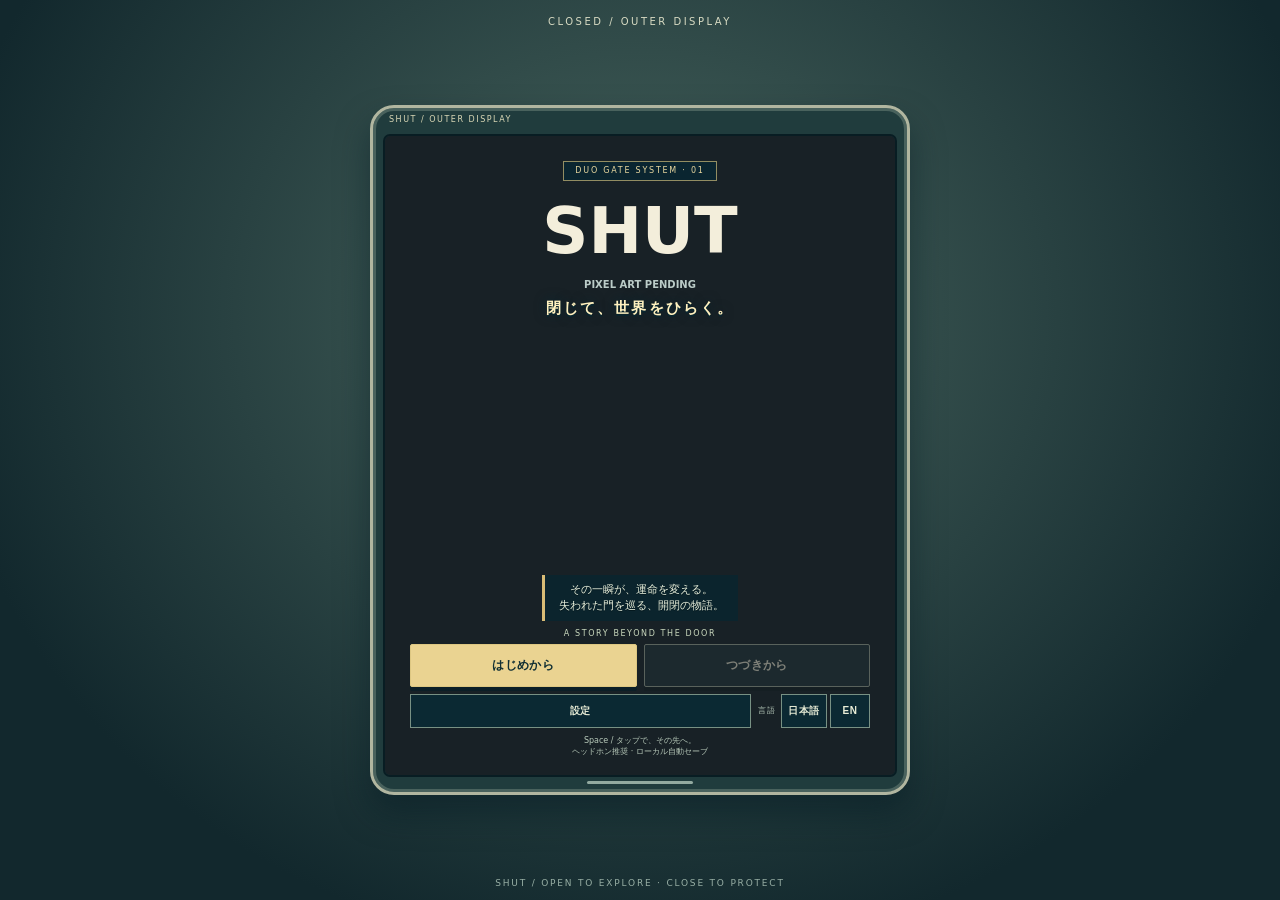
==== commit 6eac1f07: "publish: sync SHUT production build ed2ad0e2b0b5347c3216bbfcbd4db64dc6db7ab3" ====
--- a/index.html
+++ b/index.html
@@ -6,10 +6,10 @@
 <meta http-equiv="Cache-Control" content="no-cache, no-store, must-revalidate">
 <meta http-equiv="Pragma" content="no-cache">
 <meta http-equiv="Expires" content="0">
-<title>SHUT — The Gatebound Journey</title>
+<title>SHUT — Plant Disaster</title>
 <link rel="icon" href="data:,">
 <link rel="stylesheet" href="src/game.css?v=20260926-ios-gacha-final"><link rel="stylesheet" href="src/device.css?v=20260929-mobile-open-landscape"><link rel="stylesheet" href="src/experience.css">
-<link rel="stylesheet" href="src/monsters.css"><link rel="stylesheet" href="src/mikado.css"><link rel="stylesheet" href="src/title.css"><link rel="stylesheet" href="src/polish.css?v=20260928-ui-polish"><link rel="stylesheet" href="src/management.css?v=20260928-balance-v35"><link rel="stylesheet" href="src/battle.css?v=20260929-enemy-hud-v31"></head>
+<link rel="stylesheet" href="src/monsters.css"><link rel="stylesheet" href="src/mikado.css"><link rel="stylesheet" href="src/title.css"><link rel="stylesheet" href="src/polish.css?v=20260928-ui-polish"><link rel="stylesheet" href="src/management.css?v=20260928-balance-v35"><link rel="stylesheet" href="src/battle.css?v=20260930-plant-mode-d1"><link rel="stylesheet" href="src/roster.css?v=20260929-plant-gardener-v1"><link rel="stylesheet" href="src/pixel.css?v=20260929-pixel-standard-v1"><link rel="stylesheet" href="src/backgrounds.css"></head>
 <body>
 <div id="app" class="closedDevice">
   <div id="openOnlyOrientationGate" aria-live="polite" aria-hidden="true">
@@ -33,7 +33,8 @@
   <section id="startScreen" class="screen show">
     <div class="glass startCard">
       <div class="titleSystemBadge" data-i18n="title.deviceSystem">DUO GATE SYSTEM · 01</div>
-      <img class="titleMark" src="assets/shut-title-mark.svg" alt="SHUT">
+      <h1 class="titleMark">SHUT</h1>
+      <div class="backgroundPendingTitle" data-i18n="graphics.backgroundPending">PIXEL ART PENDING</div>
       <div class="titleTagline" data-i18n="title.tagline">閉じて、世界をひらく。</div>
       <div class="titleWorldCopy"><span data-i18n="title.lead1">その一瞬が、運命を変える。</span><br><span data-i18n="title.lead2">失われた門を巡る、開閉の物語。</span></div>
       <div class="titlePrompt" data-i18n="title.prompt">A STORY BEYOND THE DOOR</div>
@@ -58,7 +59,7 @@
   <section id="gachaScreen" class="screen">
     <div class="topbar">
       <div class="pill" id="gachaTitleTop" data-i18n="gacha.titleTop"></div>
-      <div class="pillrow"><div class="pill rewardCurrency"><img src="assets/reward-gate-key.png" alt="" aria-hidden="true"><span id="gachaKeys"></span></div><div class="pill" id="gachaGold">0 G</div></div>
+      <div class="pillrow"><div class="pill rewardCurrency"><span id="gachaKeys"></span></div><div class="pill" id="gachaGold">0 G</div></div>
     </div>
     <div id="gachaStage">
       <div id="gDoorFrame">
@@ -115,12 +116,12 @@
       <div class="menuGrid openMenuGrid">
         <button id="battleBtn" class="menuBtn primary"><strong data-i18n="menu.story">STORY</strong><small data-i18n="menu.storyDesc">章・ステージを選んで出撃</small></button>
         <button id="equipBtn" class="menuBtn"><strong data-i18n="menu.monsters">EQUIPMENT</strong><small data-i18n="menu.monstersDesc">編成・合成・進化</small></button>
-        <button id="synthesisBtn" class="menuBtn"><strong data-i18n="menu.synthesis">SYNTHESIS</strong><small data-i18n="menu.synthesisDesc">モンスターを強化</small></button>
+        <button id="synthesisBtn" class="menuBtn" hidden aria-hidden="true"><strong data-i18n="menu.synthesis">SYNTHESIS</strong><small data-i18n="menu.synthesisDesc">旧システム移行中</small></button>
         <button id="shopBtn" class="menuBtn"><strong data-i18n="menu.shop">SHOP</strong><small data-i18n="menu.shopDesc">回復アイテム</small></button>
-        <button id="partnerBtn" class="menuBtn"><strong data-i18n="menu.partner">PARTNER</strong><small data-i18n="menu.partnerDesc">モンスター</small></button>
+        <button id="partnerBtn" class="menuBtn" hidden aria-hidden="true"><strong data-i18n="menu.partner">PARTNER</strong><small data-i18n="menu.partnerDesc">旧システム移行中</small></button>
         <button id="questBtn" class="menuBtn"><strong data-i18n="menu.quests">QUEST</strong><small data-i18n="menu.questsDesc">達成条件と報酬</small></button>
         <button id="giftBtn" class="menuBtn"><strong data-i18n="menu.presents">PRESENT</strong><small data-i18n="menu.presentsDesc">報酬を受け取る</small><span id="giftBadge" class="notifyBadge">0</span></button>
-        <button id="gateBtn" class="menuBtn"><strong data-i18n="menu.gates">SPECIAL GATE</strong><small data-i18n="menu.gatesDesc">EXP・GOLD・隠しゲート</small></button>
+        <button id="gateBtn" class="menuBtn" hidden aria-hidden="true"><strong data-i18n="menu.gates">SPECIAL GATE</strong><small data-i18n="menu.gatesDesc">旧システム移行中</small></button>
         <button id="collectionBtn" class="menuBtn"><strong data-i18n="menu.library">LIBRARY</strong><small data-i18n="menu.libraryDesc">モンスター図鑑</small></button>
       </div>
       <div class="menuHint"><button id="foldHome" class="btn secondary" data-i18n="menu.fold">扉を閉じる · GACHA</button><span data-i18n="menu.foldHint">Space で開く / 閉じる</span></div>
@@ -198,9 +199,9 @@
     <div id="recoveryTray" aria-hidden="true">
       <div class="recoveryCard glass">
         <div class="itemButtons">
-          <button class="itemBtn" data-item="heal"><img class="recoveryItemIcon" src="assets/shop-itm001-repair-mist.png" alt="" aria-hidden="true"><span data-i18n="battle.heal"></span><span id="cntHeal">×0</span></button>
-          <button class="itemBtn" data-item="high"><img class="recoveryItemIcon" src="assets/shop-itm002-high-repair.png" alt="" aria-hidden="true"><span data-i18n="battle.highHeal"></span><span id="cntHigh">×0</span></button>
-          <button class="itemBtn" data-item="elixir"><img class="recoveryItemIcon" src="assets/shop-itm003-full-core.png" alt="" aria-hidden="true"><span data-i18n="battle.elixir"></span><span id="cntElixir">×0</span></button>
+          <button class="itemBtn" data-item="heal" data-asset-status="pending" aria-pressed="false"><span data-i18n="shop.items.ITM001.name"></span><span id="cntHeal">×0</span></button>
+          <button class="itemBtn" data-item="high" data-asset-status="pending" aria-pressed="false"><span data-i18n="shop.items.ITM002.name"></span><span id="cntHigh">×0</span></button>
+          <button class="itemBtn" data-item="elixir" data-asset-status="pending" aria-pressed="false"><span data-i18n="shop.items.ITM003.name"></span><span id="cntElixir">×0</span></button>
         </div>
         <div id="selectedItemText"></div>
         <button id="continueBattle" class="btn primary" data-i18n="battle.continueNext"></button>
@@ -242,9 +243,8 @@
   </div>
 </div>
 
-<script src="vendor/tone-15.1.22.js"></script><script src="locales/ja.js?v=20260929-loc-content-02"></script><script src="locales/en.js?v=20260929-loc-content-02"></script><script src="src/i18n.js"></script><script src="src/master-data.js?v=20260928-balance-v35"></script><script src="src/monsters.js?v=20260929-loc-content-01"></script><script src="src/combat.js?v=20260928-balance-v35"></script><script src="src/systems.js"></script><script src="src/narrative.js?v=20260929-loc-content-02"></script><script src="src/device.js?v=20260929-mobile-open-landscape"></script><script src="src/save.js?v=20260927-save-migration-resilience"></script><script src="src/art.js"></script><script src="src/mikado.js"></script><script>SHUTArt.ready.then(()=>{const s=document.createElement("script");s.src="src/game.js?v=20260929-enemy-hud-v31";document.body.append(s)})</script>
+<script src="vendor/tone-15.1.22.js"></script><script src="locales/ja.js?v=20260930-plant-mode-d1"></script><script src="locales/en.js?v=20260930-plant-mode-d1"></script><script src="src/i18n.js"></script><script src="src/backgrounds.js"></script><script src="src/master-data.js?v=20260928-balance-v35"></script><script src="src/roster-data.js?v=20260929-plant-gardener-v1"></script><script src="src/pixel-standard.js?v=20260929-pixel-standard-v1"></script><script src="src/pixel-runtime.js?v=20260929-pixel-runtime-v1"></script><script src="src/pixel-effects.js?v=20260929-pixel-vfx-v1"></script><script src="src/pixel-manifest.js?v=20260929-pixel-manifest-v1"></script><script src="src/roster-art.js?v=20260929-pixel-runtime-v1"></script><script src="src/gardeners.js?v=20260929-gardener-battle-v1"></script><script src="src/monsters.js?v=20260929-loc-content-01"></script><script src="src/combat.js?v=20260928-balance-v35"></script><script src="src/systems.js"></script><script src="src/narrative.js?v=20260929-loc-content-02"></script><script src="src/device.js?v=20260929-mobile-open-landscape"></script><script src="src/save.js?v=20260927-save-migration-resilience"></script><script src="src/icon-presentation.js"></script><script src="src/art.js"></script><script src="src/mikado.js"></script><script>SHUTArt.ready.then(()=>{const s=document.createElement("script");s.src="src/game.js?v=20260930-plant-mode-d1";document.body.append(s)})</script>
 </body>
 </html>
 
 
-
--- a/src/game.css
+++ b/src/game.css
@@ -1,5 +1,5 @@
 /* SHUT · one visual system. Ivory, jade, antique gold. */
-:root{color-scheme:dark;--ink:#f3eedb;--muted:#bbccc8;--gold:#e9c779;--jade:#83d6be;--panel:#112c31;--line:#8a9d87;--world:url('../assets/verdant-gate.png');font-family:'Yu Gothic UI','Meiryo',system-ui,sans-serif}
+:root{color-scheme:dark;--ink:#f3eedb;--muted:#bbccc8;--gold:#e9c779;--jade:#83d6be;--panel:#112c31;--line:#8a9d87;--world:none;font-family:'Yu Gothic UI','Meiryo',system-ui,sans-serif}
 *{box-sizing:border-box}html,body{margin:0;min-height:100%;background:#081b21;color:var(--ink)}body{min-height:100dvh;display:grid;place-items:center}button,input,select{font:inherit}button{cursor:pointer}button:disabled{opacity:.4;cursor:default}button:focus-visible{outline:3px solid var(--jade);outline-offset:4px}button,input{touch-action:manipulation}button{color:inherit}h1,h2,h3,h4,p{margin-top:0}p{line-height:1.75}small,.small{font-size:12px;color:var(--muted);line-height:1.7}canvas,img{image-rendering:pixelated}img{object-fit:contain}[hidden]{display:none!important}
 #app{position:relative;width:min(1440px,100vw);height:min(900px,100dvh);min-height:680px;overflow:hidden;background:var(--world) center/cover;isolation:isolate;border:1px solid #344c49;box-shadow:0 24px 100px #0007}
 .screen{position:absolute;inset:0;display:none;background:var(--world) center/cover}.screen.show{display:block;animation:screenEnter .28s ease-out}.screen:before{content:'';position:absolute;inset:0;background:linear-gradient(90deg,#09222a9c,transparent 70%);pointer-events:none}#dynamicIsland,#hingeLine,#bg,#uiStateBadge,#attackClosed{display:none!important}
@@ -8,8 +8,8 @@
 .btn{border:1px solid #9ba985;background:#20434a;min-height:44px;padding:10px 20px;color:#f7f1de;font-size:14px;letter-spacing:.04em;box-shadow:inset 0 -3px #061d2455;transition:background .15s,translate .15s}.btn:hover:not(:disabled){background:#326068;translate:0 -1px}.btn.primary,.btn.gold{background:#dbba70;color:#142e33;border-color:#fff0b3;font-weight:800}.btn.primary:hover,.btn.gold:hover{background:#f0d28e}.btn.secondary{background:#122f36;color:#cdd9cf}.btn.danger{border-color:#db8a77}.utility{position:absolute;z-index:75;background:#102b36e8;border:1px solid #99aaa0;padding:7px 12px;font-size:12px;min-height:36px}#soundToggle{right:20px;bottom:14px}.eyebrow{font-size:12px;font-weight:700;letter-spacing:.26em;color:var(--gold)}.tip,.subtle{color:var(--muted);font-size:13px;line-height:1.8}.pillrow{display:flex;gap:10px;align-items:center}.pill{padding:8px 14px;border-left:2px solid var(--gold);background:#102b36ec;font-size:13px}.topbar{position:absolute;top:24px;left:30px;right:30px;display:flex;justify-content:space-between;gap:15px;z-index:5}.notifyBadge{display:none;background:#e3c16f;color:#12313c;padding:2px 7px;font-size:12px}.notifyBadge.show{display:inline-block}
 #startScreen:before{background:linear-gradient(90deg,#06262bec 0%,#082b3377 46%,transparent 76%)}.startCard{position:absolute;left:8%;top:18%;width:560px;max-width:80%;background:none;border:0;box-shadow:none}.logo{font-family:Georgia,'Yu Mincho',serif;font-size:clamp(84px,11vw,162px);font-weight:900;letter-spacing:.08em;line-height:1.25;color:#fff0cb;text-shadow:0 5px 0 #29564f,0 14px 40px #001c27}.logo span{display:block;font-family:'Yu Mincho',serif;font-size:23px;letter-spacing:.3em;margin-bottom:32px}.startCard .subtle{font-size:17px;color:#e8efe0;margin-bottom:34px}.titlePrompt{font-size:10px;letter-spacing:.28em;color:#aac6b5;margin-bottom:14px}.startActions{display:flex;gap:12px;margin-bottom:26px}.startActions .btn{min-width:170px;min-height:52px;background:#edd08b;color:#173233;font-weight:bold}
 #homeScreen:before{background:linear-gradient(90deg,#062831e6,transparent 82%),linear-gradient(0deg,#08232ee6,transparent 60%)}#homeCenter{position:absolute;inset:105px 56px 50px}#journeyHero{position:relative;z-index:2;width:55%;max-width:680px}#journeyTitle{font:600 clamp(26px,4vw,46px)/1.5 'Yu Mincho',serif;letter-spacing:.1em;margin:12px 0}#journeyObjective{font-size:15px;line-height:1.8;color:#e3ece0;max-width:510px}#journeyProgress{display:flex;gap:7px;margin-top:22px}#journeyProgress i{height:4px;width:34px;background:#4a6866}#journeyProgress i.done{background:#d9bd73}#campPortrait{position:absolute;right:2%;height:78%;bottom:90px;max-width:44%;filter:drop-shadow(0 12px 18px #08202f77);pointer-events:none}#equipped{position:absolute;right:0;bottom:84px;width:340px;max-width:38%;padding:16px 22px;z-index:3}#eqStars{color:var(--gold);font-size:12px}#eqName{font-weight:bold;font-size:19px;margin:4px 0}#eqMeta{font-size:12px;color:var(--muted);line-height:1.7}.menuTitleTag{position:absolute;bottom:233px;color:#d4dfc9;letter-spacing:.2em;font-size:12px}.menuGrid{position:absolute;left:0;bottom:83px;width:60%;display:grid;grid-template-columns:repeat(3,1fr);gap:8px}.menuBtn{position:relative;display:flex;flex-direction:column;text-align:left;justify-content:center;gap:5px;min-height:66px;padding:12px 15px;background:#102e35ed;border:1px solid #718f83;color:#f7f0d9;transition:.15s}.menuBtn:hover{background:#285350;border-color:var(--gold)}.menuBtn strong{font-size:15px;font-weight:600}.menuBtn small{font-size:10px;color:#a7c3bd}.menuBtn.primary{border-color:var(--gold)}.menuBtn .notifyBadge{position:absolute;right:8px;top:8px}.menuHint{position:absolute;bottom:0;left:0;right:0;display:flex;align-items:center;gap:20px;font-size:12px;color:var(--muted)}
-#closeMenuScreen:before{background:#07252da6}.closeMenuShell{position:absolute;inset:36px 6%}.closeMenuTop{display:flex;justify-content:space-between}.closeMenuCenter{margin:8vh auto 0;max-width:470px;text-align:center;padding:34px;background:#102d36e8;border:1px solid #a9b393}.closeMenuCenter h2{font-family:Georgia,serif;letter-spacing:.16em;color:var(--gold);font-size:32px}.closeMenuCenter p{font-size:13px;color:var(--muted)}.closeDoorBadge{height:70px;background:url('../assets/verdant-gate.png') center/contain no-repeat;margin-bottom:24px}.closeGachaBtn{width:100%;align-items:center;border-color:var(--gold)}.closeStatusCard{padding:14px;margin:20px 0}.closeStatusRow{display:flex;justify-content:space-between;font-size:12px;padding:5px}.closeStatusRow span{color:var(--muted)}
-#gachaScreen:before{background:#07242d95}#gachaStage{position:absolute;inset:12% 20% 29%;pointer-events:none}#gDoorFrame{position:absolute;inset:0;background:url('../assets/verdant-gate.png') center/contain no-repeat;transition:opacity .25s;pointer-events:none}#gDoor{position:absolute;inset:15% 34%;border:2px solid #d9c184;background:#173c41e8;transition:opacity .45s;box-shadow:0 0 45px #94efc744;pointer-events:none}#gDoor.open{opacity:0}#gKey{position:absolute;right:12%;top:50%;font-size:30px;color:var(--gold)}#gKey.inserted{color:#fff3b7}#singleWeaponReveal{position:absolute;inset:15%;text-align:center;opacity:0}#singleWeaponReveal.show{opacity:1}#gDoorItemCanvas{width:128px;height:128px}#gachaPanel{position:absolute;left:50%;translate:-50% 0;bottom:45px;width:min(740px,90%);padding:20px 30px;text-align:center;z-index:40;pointer-events:auto}#gachaTitle{font-family:'Yu Mincho',serif;font-size:25px;margin-bottom:8px}#gachaText{font-size:13px;margin-bottom:8px}#gachaModeTabs{display:flex;justify-content:center;gap:6px;margin:8px auto;max-width:430px}#gachaModeTabs .btn{flex:1;min-height:34px;padding:6px 10px;font-size:10px}#gachaButtons{display:flex;justify-content:center;gap:8px;flex-wrap:wrap}#gachaCostNote{margin-top:12px}.weaponMiniCanvas{width:96px;height:96px;align-self:center}.wStars{color:var(--gold);font-size:13px;letter-spacing:.05em}.wName{font-size:14px;font-weight:700;margin:8px 0;color:#fff4d7}.wMeta{font-size:11px;line-height:1.7;color:#c0d5ce}.weaponCard{background:#102b35fa;border:1px solid #738d82;padding:20px 12px;text-align:center;display:flex;flex-direction:column;min-width:0;animation:reveal .4s backwards;animation-delay:calc(var(--i,0)*65ms)}.weaponCard.rare5{border:2px solid #eacd88;background:#263b3b}.weaponCard .newTag{color:var(--jade);font-size:10px;letter-spacing:.1em}.tenResultActions{grid-column:1/-1;display:flex;gap:12px;justify-content:center;padding:12px;position:sticky;bottom:0;background:#112d36}#pullResults{display:none}#pullResults.show{display:grid;position:absolute;inset:100px 5% 45px;grid-template-columns:repeat(5,minmax(0,1fr));gap:12px;overflow:auto;z-index:30;padding:16px;background:#092631f5;border:1px solid #b4bd99}#gachaScreen:has(#pullResults.show) #gachaPanel{visibility:hidden}#weaponRevealOverlay{display:none;position:absolute;inset:0;z-index:45;background:#061c28b8;align-items:center;justify-content:center}#weaponRevealOverlay.show{display:flex}.weaponRevealCard{padding:34px;width:min(500px,90%);text-align:center}#weaponRevealCanvas{width:192px;height:192px}#weaponRevealStars{color:var(--gold);font-size:22px}#weaponRevealName{font-size:25px;margin:16px 0}#weaponRevealMeta{font-size:13px;margin-bottom:24px;color:var(--muted)}@keyframes reveal{from{opacity:0;translate:0 12px}to{opacity:1;translate:0 0}}
+#closeMenuScreen:before{background:#07252da6}.closeMenuShell{position:absolute;inset:36px 6%}.closeMenuTop{display:flex;justify-content:space-between}.closeMenuCenter{margin:8vh auto 0;max-width:470px;text-align:center;padding:34px;background:#102d36e8;border:1px solid #a9b393}.closeMenuCenter h2{font-family:Georgia,serif;letter-spacing:.16em;color:var(--gold);font-size:32px}.closeMenuCenter p{font-size:13px;color:var(--muted)}.closeDoorBadge{height:70px;background:none center/contain no-repeat;margin-bottom:24px}.closeGachaBtn{width:100%;align-items:center;border-color:var(--gold)}.closeStatusCard{padding:14px;margin:20px 0}.closeStatusRow{display:flex;justify-content:space-between;font-size:12px;padding:5px}.closeStatusRow span{color:var(--muted)}
+#gachaScreen:before{background:#07242d95}#gachaStage{position:absolute;inset:12% 20% 29%;pointer-events:none}#gDoorFrame{position:absolute;inset:0;background:none center/contain no-repeat;transition:opacity .25s;pointer-events:none}#gDoor{position:absolute;inset:15% 34%;border:2px solid #d9c184;background:#173c41e8;transition:opacity .45s;box-shadow:0 0 45px #94efc744;pointer-events:none}#gDoor.open{opacity:0}#gKey{position:absolute;right:12%;top:50%;font-size:30px;color:var(--gold)}#gKey.inserted{color:#fff3b7}#singleWeaponReveal{position:absolute;inset:15%;text-align:center;opacity:0}#singleWeaponReveal.show{opacity:1}#gDoorItemCanvas{width:128px;height:128px}#gachaPanel{position:absolute;left:50%;translate:-50% 0;bottom:45px;width:min(740px,90%);padding:20px 30px;text-align:center;z-index:40;pointer-events:auto}#gachaTitle{font-family:'Yu Mincho',serif;font-size:25px;margin-bottom:8px}#gachaText{font-size:13px;margin-bottom:8px}#gachaModeTabs{display:flex;justify-content:center;gap:6px;margin:8px auto;max-width:430px}#gachaModeTabs .btn{flex:1;min-height:34px;padding:6px 10px;font-size:10px}#gachaButtons{display:flex;justify-content:center;gap:8px;flex-wrap:wrap}#gachaCostNote{margin-top:12px}.weaponMiniCanvas{width:96px;height:96px;align-self:center}.wStars{color:var(--gold);font-size:13px;letter-spacing:.05em}.wName{font-size:14px;font-weight:700;margin:8px 0;color:#fff4d7}.wMeta{font-size:11px;line-height:1.7;color:#c0d5ce}.weaponCard{background:#102b35fa;border:1px solid #738d82;padding:20px 12px;text-align:center;display:flex;flex-direction:column;min-width:0;animation:reveal .4s backwards;animation-delay:calc(var(--i,0)*65ms)}.weaponCard.rare5{border:2px solid #eacd88;background:#263b3b}.weaponCard .newTag{color:var(--jade);font-size:10px;letter-spacing:.1em}.tenResultActions{grid-column:1/-1;display:flex;gap:12px;justify-content:center;padding:12px;position:sticky;bottom:0;background:#112d36}#pullResults{display:none}#pullResults.show{display:grid;position:absolute;inset:100px 5% 45px;grid-template-columns:repeat(5,minmax(0,1fr));gap:12px;overflow:auto;z-index:30;padding:16px;background:#092631f5;border:1px solid #b4bd99}#gachaScreen:has(#pullResults.show) #gachaPanel{visibility:hidden}#weaponRevealOverlay{display:none;position:absolute;inset:0;z-index:45;background:#061c28b8;align-items:center;justify-content:center}#weaponRevealOverlay.show{display:flex}.weaponRevealCard{padding:34px;width:min(500px,90%);text-align:center}#weaponRevealCanvas{width:192px;height:192px}#weaponRevealStars{color:var(--gold);font-size:22px}#weaponRevealName{font-size:25px;margin:16px 0}#weaponRevealMeta{font-size:13px;margin-bottom:24px;color:var(--muted)}@keyframes reveal{from{opacity:0;translate:0 12px}to{opacity:1;translate:0 0}}
 #modal{display:none;position:absolute;inset:0;z-index:90;background:#061b26c9;padding:50px 6%;align-items:center;justify-content:center}#modal.show{display:flex}.modalCard{width:min(1020px,100%);max-height:100%;overflow:auto;padding:30px}.modalTitle{font-size:24px;letter-spacing:.12em;color:var(--gold);border-bottom:1px solid #628076;padding-bottom:18px;margin-bottom:20px;position:sticky;top:-30px;background:#102a30;z-index:2}#modalClose{min-width:120px}.invList{display:grid;gap:10px}.invWeapon{display:grid;grid-template-columns:76px 1fr auto;align-items:center;gap:18px;background:#17373d;border:1px solid #496c65;padding:12px}.invWeapon canvas{width:64px;height:64px}.upgradeActions{display:flex;gap:6px;flex-wrap:wrap}.upgradeActions .btn{font-size:12px;padding:8px 12px}.materialBar,.partnerSummary,.shopWallet{padding:16px;background:#1a3b3e;margin-bottom:16px;line-height:1.8}.feedRow,.questRow,.giftRow,.partnerRow,.gateRow{display:flex;gap:18px;align-items:center;justify-content:space-between;padding:18px;border-bottom:1px solid #3a625a}.feedRow .small,.questRow .small,.giftRow .small,.partnerRow .small{display:block}.shopTabs,.filterTabs{display:flex;gap:8px;margin-bottom:18px}.shopGrid{display:grid;grid-template-columns:repeat(3,1fr);gap:12px}.shopItem{padding:20px;background:#17383d;border:1px solid #58796c}.shopItem h3{font-size:17px;color:var(--ink)}.shopItem p,.shopBuyInfo{font-size:12px;line-height:1.8;color:var(--muted);margin-bottom:14px}.shopWallet{display:flex;justify-content:space-between}.shopWallet strong{color:var(--gold);font-size:23px}.libraryGrid{display:grid;grid-template-columns:repeat(3,1fr);gap:12px}.libraryCard{background:#16383d;padding:16px;border:1px solid #577365}.libraryCard.locked{opacity:.45}.questBar{height:5px;background:#071d26;width:200px;max-width:100%;margin-top:8px}.questBar i{display:block;height:100%;background:var(--jade)}.dataTag{font-size:11px;letter-spacing:.1em;color:var(--gold)}.worldHeader{margin:10px 0 22px;font-size:22px}.stageGrid{display:grid;grid-template-columns:repeat(2,1fr);gap:12px}.stageCard{background:#17393c;color:var(--ink);border:1px solid #6e8b78;padding:18px;text-align:left;position:relative}.stageCard h4{font-size:18px;margin:8px 0}.stageCard p{font-size:12px;margin:4px 0;color:#bfd1c4}.stageCard.current{border:2px solid var(--gold);background:#245047}.stageCard.cleared:after{content:'✓';position:absolute;right:15px;top:15px;color:var(--jade)}.stageCard.locked{opacity:.32}.chapterNav{display:flex;gap:10px;margin-bottom:20px}.stageDetail{padding:20px;background:#173c40;border-left:3px solid var(--gold)}.storySummary{font-family:'Yu Mincho',serif;font-size:18px;line-height:1.9;color:#e7edde}.partnerPortrait{width:64px;height:80px;object-fit:contain}.partnerRow>div{flex:1}.partnerRow .bond{color:var(--gold);font-size:12px}
 #battleScreen:before{background:linear-gradient(0deg,#041a26f5 0%,#09273265 24%,transparent 50%,#08243352 100%)}#battleHeader{position:absolute;inset:22px 30px auto;display:flex;justify-content:space-between;gap:20px;z-index:5}#playerBox{width:320px;max-width:48%;padding:15px 20px;background:#102b34f0}#battleRank{font-size:12px;color:var(--gold)}#battleWeapon{font-size:13px}#stageBox{padding:14px 20px;text-align:right;background:#102b34e8}#battleStage{font-size:17px}#battleEncounter,#battleCarry{font-size:11px}.barline{display:grid;grid-template-columns:34px 1fr 65px;gap:8px;font-size:11px;align-items:center;margin-top:10px}.bar{height:7px;background:#031d24}.fill{height:100%;background:#91d1ae;transition:width .18s}.fill.xp{background:var(--gold)}#encounterTrack{position:absolute;top:119px;right:35px;display:flex;gap:7px}#encounterTrack i{display:block;width:20px;height:3px;background:#385d57}#encounterTrack i.done{background:var(--gold)}#battlePartner{position:absolute;left:30px;top:137px;font-size:12px;background:#102b34da;padding:9px 15px;border-left:2px solid var(--jade)}#bossHpBox{display:none;position:absolute;top:150px;left:50%;translate:-50% 0;width:52%;padding:14px 22px;z-index:6}#bossHpBox.show{display:block}#bossHpHead{display:flex;justify-content:space-between;gap:10px;font-size:17px;color:var(--gold)}.bossBar{height:12px!important;margin-top:8px!important}#bossHpText{text-align:right;font-size:11px;margin-top:7px}.ehp{height:7px;position:relative;background:#0b2229;border:1px solid #15282d;margin-top:8px;overflow:hidden}.ehpNow,.ehpLag,#bossHpFill,#bossHpLag{position:absolute;height:100%;left:0;top:0;transition:width .2s;background:var(--hp-color)}.ehpLag,#bossHpLag{background:#e7ddbe}.ehpText{display:flex;justify-content:space-between;font-size:10px;color:#e5eed6;margin-top:5px}.hpPct{display:none}
 #enemyArea{position:absolute;left:8%;right:8%;bottom:250px;top:240px;display:flex;justify-content:center;align-items:flex-end;gap:50px} .enemyCard{position:relative;text-align:center;width:192px;flex:0 1 192px;cursor:crosshair}.enemySpriteWrap{position:relative;height:200px;display:flex;align-items:flex-end;justify-content:center}.enemyCard canvas{width:192px;height:192px;image-rendering:pixelated;filter:drop-shadow(0 8px 0 #073c3025)}.enemyCard.bossCard{flex-basis:270px;width:270px}.bossCard .enemySpriteWrap{height:270px}.bossCard canvas{width:256px;height:256px}.enemyCard.dead{display:none}.eName{font-size:14px;background:#112d36e8;padding:6px 10px;border-top:1px solid #b9b794;white-space:nowrap}.eMeta{font-size:11px;background:#112d36d9;padding:3px 4px;color:#b9d0c5}.enemyCard .attr{position:absolute;right:4px;top:0;font-size:12px;background:#12303be8;padding:4px 8px}.turnBadge{background:#102b34ed;display:inline-block;font-size:11px;padding:5px 8px;color:#dbe5d3;margin-top:5px}.turnBadge b{color:var(--gold);font-size:14px}.turnBadge.ready{border:1px solid #f1c477}.enemyCard.target .eName{border-top-color:#ffe7a0;color:#ffe9ac}.enemyCard.attacking .eName{border-color:#ffc784;color:#ffe2b8}.enemyCard.hitFlash canvas{filter:brightness(1.6) drop-shadow(0 8px #003b2925)}.enemyCard.enemyAttack{animation:enemyStep .38s steps(3)}@keyframes enemyStep{50%{translate:0 3px}}.captureBtn{width:100%;font-size:12px;padding:6px;min-height:36px;border-color:var(--jade)}.damagePop{position:absolute;top:22px;left:50%;translate:-50% 0;font-size:32px;font-weight:900;color:#fff3c5;z-index:15;text-shadow:2px 3px #10232f;animation:damage .6s ease-out}.damagePop .tag{display:block;font-size:11px;color:#f4d16c}@keyframes damage{to{translate:-50% -35px;opacity:0}}
--- a/src/device.css
+++ b/src/device.css
@@ -1,5 +1,5 @@
 /* The frame is hardware; only the two panels fold. Sprite transforms are never used. */
-:root{--world:url('../assets/verdant-gate.png');--ink:#f7efcf;--muted:#b8cbbd;--panel:#173537;--gold:#ead391;font-family:'Yu Gothic UI','Meiryo',sans-serif}
+:root{--world:none;--ink:#f7efcf;--muted:#b8cbbd;--panel:#173537;--gold:#ead391;font-family:'Yu Gothic UI','Meiryo',sans-serif}
 body{background:#182e32;min-height:100dvh;overflow-x:hidden;perspective:1800px;background-image:radial-gradient(ellipse at 50% 35%,#48655e,#12282d 78%)}
 #app.device{position:relative;min-height:0;max-width:none;overflow:visible;border:0;background:none;box-shadow:none;isolation:auto;transform-style:preserve-3d;perspective:1800px}
 .inner-assembly{position:absolute;left:50%;top:50%;width:var(--open-w);height:var(--open-h);transform:translate(-50%,-50%);display:grid;grid-template-columns:1fr 22px 1fr;transform-style:preserve-3d}
@@ -20,14 +20,14 @@
 .topbar{position:static;gap:8px;flex-wrap:wrap}.pillrow{gap:5px}.pill{font-size:11px;padding:5px 8px}.small,small{font-size:11px}.btn{min-height:43px;padding:10px 12px;font-size:13px}.utility{position:static;padding:5px 10px}#soundToggle{position:absolute;right:18px;bottom:-32px;z-index:80;background:#223d40;font-size:10px;min-height:24px}#uiToast{position:fixed;max-width:90vw;left:50%;bottom:max(12px,env(safe-area-inset-bottom));transform:translateX(-50%);z-index:1000}#uiStateBadge{display:none!important}
 #homeCenter{inset:0}#journeyHero{width:auto;max-width:none;position:absolute;left:22px;right:22px;bottom:30px;z-index:3}#journeyTitle{font-size:29px;text-shadow:0 2px #183a35}#journeyObjective{font-size:12px;line-height:1.7}#journeyProgress{margin-top:12px}#campPortrait{right:0;bottom:170px;height:44%;max-width:65%;filter:none}#equipped{position:static;width:100%;max-width:none;padding:12px;margin:4px 0}#eqName{font-size:17px}.menuTitleTag{position:static;font-size:10px}.menuGrid{position:static;width:100%;grid-template-columns:repeat(2,1fr);gap:7px}.menuBtn{min-height:63px;padding:10px}.menuBtn strong{font-size:12px}.menuBtn small{font-size:10px}.menuHint{position:static;margin-top:auto;display:flex;flex-direction:column;gap:9px}.menuHint .btn{width:100%}
 .startCard{inset:0;max-width:none;width:auto;padding:38px 23px;display:flex;align-items:center;text-align:center;flex-direction:column;background:linear-gradient(0deg,#123539f5,transparent)}#startScreen:before{background:#163f3933}.logo{font-size:73px;margin-top:22px}.logo span{font-size:15px;letter-spacing:.18em;margin:8px 0 22px}.startCard .subtle{font-size:13px;margin-top:auto;margin-bottom:25px}.eyebrow{font-size:9px;letter-spacing:.18em}.titlePrompt{font-size:8px}.startActions{width:100%;flex-direction:column;gap:10px;margin-bottom:17px}.startActions .btn{min-width:0;width:100%;min-height:44px}.tip{font-size:10px}
-.closeMenuShell{inset:18px 16px}.closeMenuTop{flex-wrap:wrap;gap:8px}.closeMenuCenter{margin:20px auto 0;padding:0;border:0;background:none}.closeDoorBadge{height:110px;background:url('../assets/verdant-gate.png') center 30%/cover;border:1px solid #a9b995;margin:0 0 18px}.closeMenuCenter h2{font-size:23px}.closeMenuCenter p{font-size:11px}.closeStatusCard{margin:14px 0;padding:10px}.closeStatusRow{font-size:10px}
+.closeMenuShell{inset:18px 16px}.closeMenuTop{flex-wrap:wrap;gap:8px}.closeMenuCenter{margin:20px auto 0;padding:0;border:0;background:none}.closeDoorBadge{height:110px;background:none center 30%/cover;border:1px solid #a9b995;margin:0 0 18px}.closeMenuCenter h2{font-size:23px}.closeMenuCenter p{font-size:11px}.closeStatusCard{margin:14px 0;padding:10px}.closeStatusRow{font-size:10px}
 #battleHeader{position:absolute;inset:14px 14px auto;display:block}#stageBox{padding:8px 10px;width:100%}#battleStage{font-size:14px}#playerBox{position:static;width:100%;padding:12px 10px}#battleWeapon{font-size:10px;max-width:60%;text-align:right}.barline{grid-template-columns:34px 1fr 60px;font-size:10px}.bar{height:10px}#battlePartner{position:static;padding:10px 0;font-size:11px}#encounterTrack{position:static}#bossHpBox{left:14px;right:14px;top:100px;padding:10px}#bossName{font-size:13px}#bossHpText{font-size:10px}.bossBar{height:12px}
 #enemyArea{position:absolute;left:5%;right:5%;top:36%;bottom:10%;gap:8px;display:flex;align-items:center;justify-content:center}.enemyCard{width:auto;max-width:48%;flex:1;min-width:0;background:none;border:0;box-shadow:none}.enemyCard.boss{max-width:90%;flex:0 1 90%}.enemySpriteWrap{height:170px;display:flex;align-items:center;justify-content:center}.enemyCard canvas{width:min(100%,160px);height:auto;max-height:100%;object-fit:contain;filter:drop-shadow(0 4px 0 #092d3044)}.enemyCard.boss canvas{width:260px;max-width:100%;max-height:280px}.enemyCard.boss .enemySpriteWrap{height:270px}.enemyName{font-size:12px}.enemyMeta{font-size:10px}.ehp{height:8px}.enemyCard.attacking{animation:none;transform:none}.enemyCard{animation:none!important;transform:none!important}
 #timingBox{position:static;margin-top:auto;padding:14px 10px;display:block;width:100%;transform:none;visibility:hidden;opacity:0;pointer-events:none}#timingBox.show{visibility:visible;opacity:1}#timingLabel{font-size:11px}#timingTrack{height:29px}#battleMessage{position:static;transform:none;font-size:25px;text-align:center;margin-top:10px;min-height:34px;line-height:1.3}#battleSub{position:static;transform:none;font-size:12px;text-align:center;min-height:38px;line-height:1.7}#battleAction{position:static;transform:none;width:100%;margin:0;min-height:54px;font-size:15px}#retreatBtn{margin-left:auto;width:70px;align-self:flex-end}#guardTimeline{position:relative;inset:auto;width:100%;height:24px;order:4;transform:none;margin:8px 0}#guardTimeline span{font-size:10px}#combatFeedback{position:absolute;left:8px;right:8px;top:42%;font-size:25px;transform:none;text-align:center}#guardTargetRing,#dangerRing{left:50%;top:57%;width:140px;height:140px}#closeNow{top:75%;font-size:24px}#bossIntro{inset:30% 0 auto;padding:25px 10px}#bossIntroName{font-size:25px}
 #closedMenu{position:absolute;inset:0;background:#133337;z-index:12;align-items:flex-end;padding:0 15px 24px}.closedCard{width:100%;max-width:none;padding:18px 12px;margin:0;background:#1d4445;box-shadow:none}.closedCard h2{font-size:15px;margin-bottom:10px}.itemButtons{gap:5px}.itemBtn{padding:8px 4px;font-size:11px;min-height:46px}.closedCard .small{font-size:10px}#selectedItemText{font-size:11px}#unfoldBattle{width:100%;margin-top:10px}#outerGuard{display:none;position:absolute;top:12%;left:10px;right:10px;text-align:center;z-index:20;pointer-events:none}#app[data-screen=battleScreen] #outerGuard{display:flex;flex-direction:column;gap:18px}#outerGuard span{font-size:9px;letter-spacing:.2em}#outerGuard strong{font-size:27px;color:#edcb82;font-family:Georgia,serif}#outerGuard b{font-size:18px;color:#efffde}.guard-perfect .outer-panel{box-shadow:0 0 0 4px #f4e5ab,0 0 65px #b7ffdc}.guard-perfect #outerGuard strong{animation:guardStamp .2s steps(2)}@keyframes guardStamp{from{scale:1.14}to{scale:1}}
 #rewardOverlay,#modal,#tutorialOverlay{position:absolute;inset:0;padding:14px;background:#0f2d32f5;z-index:60;overflow:auto}.rewardCard,.modalCard,.tutorialCard{width:100%;max-width:none;max-height:100%;padding:18px 14px;overflow:auto}.modalTitle{font-size:21px}.tabs{flex-wrap:wrap}.tab{font-size:11px;padding:8px}.weaponRow,.shopRow,.questRow,.partnerRow{padding:9px;gap:8px}.weaponInfo{min-width:0}.weaponActions{flex-wrap:wrap}.weaponActions .btn{font-size:10px;padding:6px}.modalCard .btn{font-size:11px}.modalCard h3{font-size:15px}.modalCard canvas{max-width:64px;height:auto}.row{flex-wrap:wrap}#tutorialOverlay{align-items:center}.tutorialCard h2{font-size:22px}#tutorialBody{font-size:13px;line-height:1.9}.tutorialActions{display:flex;gap:8px;margin-top:22px}
 #dialogueOverlay{inset:0;padding:0;background:var(--world) center/cover;z-index:30}#dialogueChapter{left:20px;top:30px;font-size:13px}#dialoguePortrait{left:0;right:0;bottom:0;width:100%;max-width:none;height:83%;object-fit:contain;transform:none}#dialogueMonogram{left:30%;bottom:30%;font-size:90px}.story-control{display:none;position:absolute;inset:0;background:#173c3d;padding:25px 18px;z-index:40}.story-control.show{display:flex;align-items:center}.dialogueWindow{position:static;width:100%;padding:22px 15px}.dialogueControls{flex-wrap:wrap;gap:6px}#dialogueSpeaker{font-size:20px}#dialogueText{min-height:170px;font-size:17px;line-height:2}#dialogueCount{width:100%;font-size:10px}.dialogueControls .btn{font-size:11px;padding:8px}
-#gachaScreen .topbar{position:absolute;top:14px;left:12px;right:12px}#gachaStage{inset:65px 20px 240px}#gDoorFrame{background:url('../assets/verdant-gate.png') center/cover;border:1px solid #b7c597}#gDoor{inset:12% 23%;transform-origin:left;transition:transform .5s,opacity .5s;background:#31544e}#gDoor.open{transform:perspective(500px) rotateY(-85deg)}#gachaPanel{position:absolute;left:12px;right:12px;bottom:14px;padding:15px 12px}#gachaTitle{font-size:20px}#gachaText{font-size:11px;line-height:1.6}#gachaButtons{gap:6px;flex-wrap:wrap}#gachaButtons .btn{font-size:11px;padding:8px;flex:1}#gachaCostNote{font-size:9px}#pullResults{inset:65px 12px 230px;grid-template-columns:repeat(2,1fr);gap:5px;overflow:auto;align-content:start}.pullCard{padding:7px;min-height:90px}.pullCard canvas{width:45px;height:45px}.pullCard .name{font-size:10px}#weaponRevealOverlay{inset:0;padding:12px;background:#123438f5}.weaponRevealCard{width:100%;padding:28px 15px}#weaponRevealName{font-size:22px}
+#gachaScreen .topbar{position:absolute;top:14px;left:12px;right:12px}#gachaStage{inset:65px 20px 240px}#gDoorFrame{background:none center/cover;border:1px solid #b7c597}#gDoor{inset:12% 23%;transform-origin:left;transition:transform .5s,opacity .5s;background:#31544e}#gDoor.open{transform:perspective(500px) rotateY(-85deg)}#gachaPanel{position:absolute;left:12px;right:12px;bottom:14px;padding:15px 12px}#gachaTitle{font-size:20px}#gachaText{font-size:11px;line-height:1.6}#gachaButtons{gap:6px;flex-wrap:wrap}#gachaButtons .btn{font-size:11px;padding:8px;flex:1}#gachaCostNote{font-size:9px}#pullResults{inset:65px 12px 230px;grid-template-columns:repeat(2,1fr);gap:5px;overflow:auto;align-content:start}.pullCard{padding:7px;min-height:90px}.pullCard canvas{width:45px;height:45px}.pullCard .name{font-size:10px}#weaponRevealOverlay{inset:0;padding:12px;background:#123438f5}.weaponRevealCard{width:100%;padding:28px 15px}#weaponRevealName{font-size:22px}
 @media(max-width:600px){.inner-assembly{grid-template-columns:1fr 14px 1fr}.panel{padding:19px 4px 10px;border-width:2px;border-radius:14px}.display-label{font-size:5px;left:8px;right:8px;top:6px;letter-spacing:.1em}.hinge{margin:8px -1px}.hinge b{font-size:6px}.hinge i{height:25px}.control-page{padding:9px 7px;gap:6px}.btn{min-height:35px;font-size:10px;padding:6px}.pill{font-size:8px;padding:3px 5px}.pillrow{gap:3px}.eyebrow{font-size:7px}.small,small{font-size:9px}#journeyHero{left:9px;right:9px;bottom:15px}#journeyTitle{font-size:18px;margin:8px 0}#journeyObjective{font-size:9px}#campPortrait{bottom:160px;height:40%;max-width:90%}#equipped{padding:7px;margin:0}#eqName{font-size:11px}#eqMeta,#eqStars{font-size:8px}.menuGrid{grid-template-columns:1fr;gap:4px}.menuBtn{min-height:39px;padding:6px}.menuBtn strong{font-size:9px}.menuBtn small{font-size:7px}.menuTitleTag,.menuHint span{font-size:8px}.menuHint{gap:5px;margin-top:7px}.menuHint .btn{font-size:8px}#battleHeader{inset:7px 5px auto}#stageBox{padding:6px}#battleStage{font-size:9px}#battleEncounter,#battleCarry{font-size:7px}#bossHpBox{left:5px;right:5px;top:69px;padding:6px}#bossName,#bossAttr{font-size:8px}#bossHpText{font-size:7px}.bossBar{height:7px}#enemyArea{left:2%;right:2%;gap:2px;top:40%;bottom:7%}.enemySpriteWrap{height:90px}.enemyCard.boss .enemySpriteWrap{height:130px}.enemyName{font-size:8px}.enemyMeta{font-size:7px}.enemyCard canvas{width:90px}.enemyCard.boss canvas{width:140px}.ehp{height:5px}#playerBox{padding:6px}#battleRank{font-size:9px}#battleWeapon{font-size:7px}.barline{font-size:7px;grid-template-columns:23px 1fr 40px;gap:2px}.bar{height:6px}#battlePartner{font-size:8px;padding:4px 0}#battleMessage{font-size:17px;min-height:20px;margin-top:4px}#battleSub{font-size:8px;min-height:30px}#battleAction{font-size:10px;min-height:39px}#timingBox{padding:8px 4px}#timingLabel{font-size:7px}#timingTrack{height:22px}#combatFeedback{font-size:15px;top:38%}#retreatBtn{font-size:8px;min-height:24px;width:45px}#guardTargetRing,#dangerRing{width:85px;height:85px}#guardTargetRing span{font-size:8px}#closeNow{font-size:15px}#guardTimeline{height:15px}#guardTimeline span{font-size:7px}#bossIntroName{font-size:16px}#bossIntroSub{font-size:8px}#modal,#tutorialOverlay,#rewardOverlay{padding:5px}.modalCard,.tutorialCard,.rewardCard{padding:10px 6px;box-shadow:none}.modalTitle,.tutorialCard h2{font-size:14px}.modalCard .btn{font-size:8px;min-height:30px;padding:4px}#tutorialBody{font-size:10px}.tutorialActions{flex-wrap:wrap;gap:4px}.weaponRow,.shopRow,.questRow,.partnerRow{display:flex;flex-wrap:wrap;padding:6px;font-size:9px}.modalCard canvas{max-width:40px}.modalCard h3{font-size:11px}.story-control{padding:8px}.dialogueWindow{padding:12px 8px}#dialogueSpeaker{font-size:13px}#dialogueText{font-size:11px;min-height:110px}#dialogueCount{font-size:7px}.dialogueControls .btn{font-size:8px;min-height:30px;padding:4px}#dialogueChapter{left:9px;top:15px;font-size:9px}.hardware-signature{font-size:6px}#deviceStatus{font-size:8px}#uiToast{font-size:10px}.outer-panel .display-label{font-size:8px;left:18px;top:11px}.outer-display .btn{font-size:12px;min-height:40px}.outer-display .pill{font-size:10px}.outer-display .small{font-size:11px}.outer-display .menuBtn strong{font-size:14px}.outer-display .menuBtn small{font-size:10px}.outer-display .menuBtn{min-height:60px}}
 /* Review pass: clear legacy single-screen anchoring on relocated controls. */
 #battleAction,#battleMessage,#battleSub,#timingBox,#combatFeedback,#bossHpBox,#gachaPanel,#guardTimeline{translate:none;left:auto;right:auto;max-width:none;min-width:0}
@@ -42,7 +42,7 @@
 #campPortrait{top:auto;opacity:1}#journeyTitle,#journeyObjective{width:auto}
 #modalBody .shopGrid,#modalBody .libraryGrid,#modalBody .stageGrid{grid-template-columns:1fr}.invWeapon{grid-template-columns:64px 1fr;padding:10px;gap:8px}.invWeapon canvas{width:64px;height:64px}.upgradeActions{grid-column:1/-1;flex-wrap:wrap}.stageDetail h2{font-size:19px}.stageCard{padding:12px}.questRow{grid-template-columns:1fr auto}.modalCard{border-radius:0}
 @media(max-width:600px){#bossHpBox{left:5px;right:5px}.bossCard .enemySpriteWrap{height:130px}.bossCard canvas{width:128px;height:128px}.eName{font-size:8px}.turnBadge{font-size:7px}.turnBadge b{font-size:9px}.enemyCard .attr{font-size:8px}.ehpText{font-size:7px}.invWeapon{grid-template-columns:32px 1fr;padding:5px}.invWeapon canvas{width:32px;height:32px}.invWeapon b{font-size:9px}.materialBar{font-size:9px}.stageDetail h2{font-size:13px}.stageDetail p{font-size:9px}.stageCard h4{font-size:11px}.stageCard p{font-size:8px}#campPortrait{top:auto;bottom:165px;max-width:100%;height:40%}#journeyHero .btn{min-height:34px;padding:7px;font-size:9px}#equipped{display:block}#eqStars{text-align:left}.outer-display #gachaPanel{font-size:12px}#battleAction{min-width:0}#battleSub{min-height:28px}.barline{margin-top:5px}.closedCard{padding:16px 12px}}
-.closeDoorBadge{background:url('../assets/key-gate.png') center/contain no-repeat;border:0;height:160px;margin-bottom:8px}#gDoorFrame{background:none;border:0}#gDoor{inset:0;border:0;background:url('../assets/key-gate.png') center/contain no-repeat;box-shadow:none;transform-origin:25% 50%}#gKey{top:55%;right:30%;width:21px;height:21px;line-height:21px;text-align:center;background:#dbba70;color:#204445;border:1px solid #fff0b5;font-size:19px;border-radius:50%}#gKey.inserted{box-shadow:0 0 20px #ffdd92;background:#fff1b3}#gachaScreen{background:#173e3e}#gachaScreen:before{background:none}
+.closeDoorBadge{background:none center/contain no-repeat;border:0;height:160px;margin-bottom:8px}#gDoorFrame{background:none;border:0}#gDoor{inset:0;border:0;background:none center/contain no-repeat;box-shadow:none;transform-origin:25% 50%}#gKey{top:55%;right:30%;width:21px;height:21px;line-height:21px;text-align:center;background:#dbba70;color:#204445;border:1px solid #fff0b5;font-size:19px;border-radius:50%}#gKey.inserted{box-shadow:0 0 20px #ffdd92;background:#fff1b3}#gachaScreen{background:#173e3e}#gachaScreen:before{background:none}
 #combatFeedback.show{animation-name:duoFeedback;animation-timing-function:steps(5);top:33%;background:#173b3de8;border-block:1px solid #dfd69d;padding:12px 2px;font-size:26px;z-index:35}#combatFeedback{translate:none!important;transform:none!important}@keyframes duoFeedback{0%{opacity:0;scale:1.08}15%,70%{opacity:1;scale:1}100%{opacity:0;scale:1}}
 @media(max-width:600px){#campPortrait{bottom:115px;height:39%}#journeyTitle{font-size:15px;line-height:1.3}#journeyObjective{font-size:8px;line-height:1.5;margin-bottom:6px}#journeyProgress{margin-top:5px}#journeyHero{bottom:8px}#journeyHero .btn{min-height:30px}#battleHeader{inset:5px}#stageBox{padding:4px}#bossHpBox{top:52px;padding:4px}#bossHpHead{font-size:7px}#bossHpText{font-size:6px}#enemyArea{top:40%;bottom:4%}.enemySpriteWrap{height:70px}.enemyCard canvas{width:64px;height:64px}.bossCard .enemySpriteWrap{height:100px}.bossCard canvas{width:96px;height:96px}.eName{font-size:7px;padding:3px}.turnBadge{padding:2px;font-size:6px}.turnBadge b{font-size:8px}.ehpText{font-size:6px}.enemyCard .attr{font-size:7px}#battlePartner{font-size:7px;line-height:1.4}#battleMessage{font-size:13px;margin:0}#battleSub{font-size:8px;line-height:1.5;min-height:24px}#battleAction{min-height:34px}#timingBox{padding:4px 2px}#timingLabel{margin-bottom:4px}#timingTrack{height:17px}#combatFeedback.show{font-size:13px;padding:7px 1px}.control-page[data-route=battleScreen]{gap:5px}#retreatBtn{font-size:7px;min-height:19px;padding:3px}#guardTargetRing,#dangerRing{width:65px;height:65px}#guardTargetRing span{font-size:6px}#closeNow{font-size:15px}.story-control .dialogueWindow{padding:8px 5px}#dialogueText{min-height:80px;font-size:10px;line-height:1.8;margin-bottom:10px}#dialogueSpeaker{font-size:12px}#dialogueChapter{font-size:8px}.tutorialCard h2{font-size:12px}#tutorialBody{font-size:9px;line-height:1.7}.tutorialActions{margin-top:8px}#tutorialStep{font-size:7px}}
 #pullResults.tenMode{grid-template-rows:repeat(5,minmax(70px,1fr)) 46px;align-content:stretch;gap:6px}.tenMode .weaponCard{display:grid;grid-template-columns:32px 1fr;grid-template-rows:auto auto auto;padding:8px 5px;column-gap:5px;align-items:center}.tenMode .weaponMiniCanvas{width:32px;height:32px;grid-column:1;grid-row:1/4}.tenMode .newTag{font-size:6px;letter-spacing:0}.tenMode .wStars{font-size:9px}.tenMode .wName{font-size:9px;line-height:1.4;margin:0}.tenMode .wMeta{display:none}.tenMode .tenResultActions{padding:3px;position:static}
--- a/src/experience.css
+++ b/src/experience.css
@@ -55,3 +55,21 @@
  #gachaStage{inset:42px 20px 170px}#gachaPanel{left:7px;right:7px;bottom:7px;padding:8px}#gachaTitle{font-size:17px;margin:3px}#gachaText{font-size:11px;margin:5px 0}#gachaButtons .btn{font-size:12px;min-height:38px;padding:5px}#gachaCostNote{font-size:10px}#gachaScreen .topbar{top:6px;left:6px;right:6px;gap:3px}
  #pullResults.show{inset:42px 5px 5px;padding:4px;overflow:auto}#pullResults.tenMode{grid-template-rows:repeat(5,58px) 42px;gap:4px}.tenMode .weaponCard{grid-template-columns:28px 1fr;padding:4px;gap:3px}.tenMode .weaponMiniCanvas{width:28px;height:28px}.tenMode .wName{font-size:11px}.tenMode .wStars{font-size:9px}.tenMode .newTag{font-size:7px}.tenResultActions{grid-column:1/-1}.weaponRevealCard{padding:12px}#weaponRevealName{font-size:19px}
 }
+
+/* Short landscape Home: keep the journey, menu and fold action in separate cells.
+ * Normal pointer targeting remains enabled; unlock conditions stay in game.js. */
+@media (min-width:601px) and (max-height:500px) and (orientation:landscape){
+ #homeCenter{inset:68px 12px 8px;display:grid;grid-template-columns:minmax(0,1fr) minmax(0,1fr);grid-template-rows:minmax(0,1fr) auto;gap:8px 14px;overflow:auto}
+ #journeyHero{position:static;inset:auto;width:auto;max-width:none;align-self:center;min-width:0;z-index:auto}
+ #journeyTitle{font-size:24px;line-height:1.2;margin:4px 0}
+ #journeyObjective{font-size:12px;line-height:1.45;margin:6px 0;max-width:none}
+ #journeyHero .btn{min-width:0;max-width:100%;min-height:40px;font-size:12px;padding:8px}
+ #journeyProgress,#campPortrait,#equipped{display:none}
+ #homeCenter .openMenuGrid{position:static;inset:auto;width:auto;min-width:0;grid-template-columns:repeat(2,minmax(0,1fr));gap:6px;align-content:center}
+ #homeCenter .menuBtn{min-height:44px;padding:6px 8px;min-width:0}
+ #homeCenter .menuBtn strong{font-size:12px;overflow-wrap:anywhere}
+ #homeCenter .menuBtn small{display:none}
+ #homeCenter .menuHint{position:static;inset:auto;grid-column:1/-1;margin:0;min-width:0;gap:8px}
+ #homeCenter .menuHint span{display:none}
+ #homeCenter .menuHint .btn{min-height:36px;font-size:12px}
+}
--- a/src/title.css
+++ b/src/title.css
@@ -1,27 +1,8 @@
 /* Official SHUT title. Dedicated original art; independent from runtime world backgrounds. */
 #startScreen{
-  background:#102f37 url('../assets/shut-title-bg.png') center center/cover no-repeat;
+  background:#182126;
   image-rendering:pixelated;
   isolation:isolate;
-}
-#startScreen:before{
-  content:'';
-  position:absolute;
-  inset:0;
-  z-index:0;
-  background:
-    linear-gradient(180deg,#06192324 0%,transparent 28%,transparent 48%,#061b25d9 78%,#061821f5 100%),
-    linear-gradient(90deg,#061b2594 0%,transparent 28%,transparent 72%,#061b2594 100%);
-  pointer-events:none;
-}
-#startScreen:after{
-  content:'';
-  position:absolute;
-  inset:10px;
-  z-index:1;
-  border:1px solid #f0d68a99;
-  box-shadow:inset 0 0 0 3px #092a32aa;
-  pointer-events:none;
 }
 #startScreen .startCard{
   position:absolute;
@@ -56,7 +37,8 @@
   width:min(86%,390px);
   height:auto;
   margin:14px auto 0;
-  filter:drop-shadow(0 8px 0 #08252d99) drop-shadow(0 0 16px #eef4c755);
+  font:800 clamp(32px,6vw,64px)/1.15 system-ui,sans-serif;
+  color:#f3eedb;
   image-rendering:pixelated;
 }
 .titleTagline{
--- a/src/polish.css
+++ b/src/polish.css
@@ -29,4 +29,20 @@
 .eggReward{position:relative;min-width:150px}.eggReward canvas{display:block;width:88px;height:88px;opacity:0;image-rendering:pixelated;animation:hatchReveal .4s 1.35s steps(4) forwards}.eggReward>em{opacity:0;font-style:normal;color:#c9f4de;font-size:10px;animation:hatchReveal .3s 1.55s forwards}.rarityEgg{position:relative;width:68px;height:68px;display:grid;place-items:center;border:2px solid #d8dddc;background:#071d26;box-shadow:0 5px #06171c;animation:eggHatch 1.5s .25s steps(6) forwards}.rarityEgg .eggIcon{width:64px;height:64px}.rarityEgg:after{content:attr(data-rarity);position:absolute;right:-7px;bottom:-6px;min-width:24px;padding:2px 3px;border:1px solid currentColor;background:#071d26;color:#e9ece9;font:700 8px/1 monospace}.rarity-2 .rarityEgg{border-color:#77bce8;color:#9ad8ff}.rarity-3 .rarityEgg{border-color:#ce824d;color:#e9a66f}.rarity-4 .rarityEgg{border-color:#dfe8ee;color:#fff;box-shadow:0 5px #06171c,0 0 0 2px #8796a2}.rarity-5 .rarityEgg{border-color:#ffe48b;color:#ffe48b;box-shadow:0 5px #06171c,0 0 10px #d8a930}.rarity-6 .rarityEgg{border-color:#e6b1ff;color:#ffe58e;box-shadow:0 5px #06171c,0 0 0 2px #d68eff,0 0 14px #ffe06b}
 @keyframes resultStamp{from{opacity:0;translate:0 -10px}to{opacity:1}}@keyframes lootIn{from{opacity:0;translate:0 12px}to{opacity:1}}@keyframes eggHatch{0%,65%{translate:0 0;opacity:1}20%,45%{translate:-2px 0}30%,55%{translate:2px 0}78%{filter:brightness(2);opacity:1}100%{opacity:0;translate:0 -8px}}@keyframes hatchReveal{to{opacity:1}}
 
+/* Plant × Gardener rescue: the dropped seed is restored at Stage Clear, then joins immediately. */
+.resultRescues{display:grid;gap:10px;margin:12px auto;max-width:690px}
+.rescueSequence{display:grid;grid-template-columns:minmax(0,1fr) 30px minmax(0,1.25fr);align-items:stretch;gap:8px;padding:8px;border:1px solid var(--panel-edge);border-radius:12px;background:#081f28;box-shadow:inset 0 0 0 2px #05171d;animation:lootIn .36s calc(var(--i)*90ms) steps(4) backwards}
+.rescueStep{min-height:92px;padding:8px;border:1px solid #728e82;border-radius:9px;background:#0b2830;display:flex;align-items:center;justify-content:center;gap:8px;transition:opacity .2s steps(2),filter .2s steps(2),transform .2s steps(2)}
+.rescueStep span,.rescueStep em{font-style:normal}.rescueStep em{font-size:11px;color:#c9f4de}.rescueSeedStep{flex-direction:column}.rescueSeedStep .seedResultIcon{display:grid;place-items:center;min-width:58px;min-height:34px;padding:4px 8px;border:1px solid #9bcda5;border-radius:8px;color:#eaf7d8;background:#123126;font:900 13px/1 system-ui,sans-serif;letter-spacing:.12em}
+.rescueStepArrow{align-self:center;color:#f2d88d;font:900 24px/1 system-ui,sans-serif;text-shadow:2px 2px #06171c}
+.rescueGardenerStep{opacity:.32;transform:translateX(-4px)}.rescueGardenerArt{width:82px;height:82px;flex:none;display:grid;place-items:center}.rescueGardenerArt canvas{width:64px;height:64px;image-rendering:pixelated}.rescueGardenerArt em{font-size:9px;line-height:1.15;color:#b8c9c8;text-align:center}.rescueGardenerCopy{display:grid;gap:4px;text-align:left}.rescueGardenerCopy>b{color:#f3d682}.rescueGardenerCopy>span{font-weight:800}
+.rescueSequence[data-rescue-stage="restored"] .rescueSeedStep{opacity:.5;filter:brightness(.72)}.rescueSequence[data-rescue-stage="restored"] .rescueGardenerStep{opacity:1;transform:none;box-shadow:inset 0 0 0 1px #e0ca86}
+@media(max-height:430px){.resultRescues{margin:7px auto;gap:6px}.rescueSequence{padding:5px;gap:5px}.rescueStep{min-height:68px;padding:5px}.rescueGardenerArt{width:66px;height:66px}.rescueGardenerArt canvas{width:56px;height:56px}.rescueStepArrow{font-size:18px}}
+
+
 /* Battle layout moved to src/battle.css. */
+
+/* Neutral semantic labels; not approved production icon artwork. */
+.rewardText{display:inline-flex;align-items:center;justify-content:center;max-width:100%;min-width:0;box-sizing:border-box;font:700 10px/1.25 system-ui,sans-serif;white-space:normal;overflow-wrap:anywhere;text-align:center}
+.rarityEgg .rewardText{width:60px;height:60px;padding:3px}
+.monsterDrop .rewardText.dropIcon{width:auto;height:auto;max-width:72px;font-size:9px}
--- a/src/management.css
+++ b/src/management.css
@@ -1,7 +1,7 @@
 /* Monster, Synthesis, and Shop UI. Uses the established SHUT pixel-window language. */
 .monsterToolbar{display:grid;grid-template-columns:minmax(140px,1fr) auto minmax(130px,.8fr);gap:8px;align-items:end;margin-bottom:10px}.monsterToolbar label{display:grid;gap:4px;color:#bcd0c8;font-size:11px;letter-spacing:.06em}.monsterToolbar select{min-height:38px;background:#071f29;color:#fff5d7;border:1px solid #789083;border-radius:0;padding:6px}.monsterFilters{display:flex;gap:5px;flex-wrap:wrap;margin-bottom:12px}.filterChip{min-height:32px;padding:5px 10px;background:#0a2730;color:#c9dad2;border:1px solid #55766e}.filterChip.active{color:#fff3c2;border-color:#ead184;background:#315950}.filterChip.clear{margin-left:auto}.monsterGrid,.synthesisBaseGrid,.synthesisMaterialGrid{display:grid;grid-template-columns:repeat(auto-fill,minmax(104px,1fr));gap:7px}.monsterTile{position:relative;min-width:0;min-height:128px;padding:6px 5px;background:#0a2730;color:#f8f0d8;border:1px solid #54756e;display:flex;flex-direction:column;align-items:center;justify-content:flex-end}.monsterTile:hover,.monsterTile:focus-visible,.monsterTile.selected{border-color:#f0d27b;background:#173b3e}.monsterTile:disabled{opacity:.42}.monsterTile canvas{width:84px!important;height:84px!important;max-width:none!important;image-rendering:pixelated}.monsterTileMeta{width:100%;display:grid;grid-template-columns:1fr auto;align-items:center;gap:1px 4px;text-align:left}.monsterTileMeta b{font-size:11px}.monsterTileMeta em{font-size:10px;color:#f3d67f;font-style:normal}.monsterTileMeta small{grid-column:1/-1;color:#b9d3ca;font-size:9px}.monsterFlags{position:absolute;inset:3px 3px auto;display:flex;align-items:center;gap:3px;z-index:2;min-height:18px}.monsterFlags i{font-style:normal;font-size:11px}.favoriteFlag{color:#f3a9b8}.lockFlag{color:#efd17b}.partyFlag{margin-left:auto;padding:2px 4px;background:#325f59;color:#e9f7df;font-size:7px;letter-spacing:.04em}.emptyState{grid-column:1/-1;padding:24px;text-align:center;color:#aec4bd}.monsterDetail{display:grid;grid-template-columns:minmax(210px,.75fr) 1.25fr;gap:18px}.monsterPortrait{display:grid;place-items:center;align-content:start;background:#092630;border:1px solid #688478;padding:14px}.monsterPortrait canvas{width:192px!important;height:192px!important;max-width:100%!important;image-rendering:pixelated}.detailFlags{color:#efd887;font-size:12px;text-align:center}.monsterDetailInfo{display:grid;gap:9px}.detailStats{display:grid;grid-template-columns:repeat(2,1fr);gap:5px}.detailStats span,.monsterDetailInfo section{padding:8px;background:#0a2931;border-left:2px solid #6e8d80}.monsterDetailInfo section p{margin:5px 0 0;color:#c3d5ce;font-size:12px;line-height:1.6}.detailActions{display:flex;flex-wrap:wrap;gap:6px}.partyReplaceGrid{display:grid;grid-template-columns:repeat(3,1fr);gap:8px}.managementLead{color:#cfddd6;margin:0 0 12px}.synthesisHeader{display:grid;grid-template-columns:190px 1fr;gap:14px;align-items:center;margin-bottom:10px}.baseSummary{display:grid;grid-template-columns:72px 1fr;gap:2px 8px;align-items:center;padding:8px;background:#102f37;border:1px solid #dec980}.baseSummary>span{grid-column:1/-1;color:#e9ce78;font-size:9px}.baseSummary canvas{grid-row:2/4;width:72px!important;height:72px!important;max-width:none!important}.baseSummary small{color:#bed1ca}.synthesisSectionTitle{margin:12px 0 7px;color:#e8d18a;letter-spacing:.08em}.synthesisMaterialGrid{grid-template-columns:repeat(auto-fill,minmax(96px,1fr));max-height:290px;overflow:auto;padding-right:4px}.materialChoice{position:relative}.materialChoice .monsterTile{width:100%}.unavailableReason{position:absolute;inset:auto 4px 27px;padding:2px;background:#071a20dd;color:#f5c68a;text-align:center;font-size:8px}.synthesisPreview{display:grid;grid-template-columns:repeat(5,minmax(0,1fr));gap:5px;margin:12px 0;padding:10px;background:#071f29;border:1px solid #66867a}.synthesisPreview>*{padding:6px;border-left:1px solid #486b63;font-size:11px}.synthesisPreview strong{color:#f0d27b}.synthesisPreview.empty{display:block;color:#aac1ba}.synthesisConfirm{display:grid;gap:9px}.confirmSummary{display:grid;grid-template-columns:repeat(2,1fr);gap:5px;padding:10px;background:#0a2932;border:1px solid #69867a}.confirmSummary b,.confirmSummary em{grid-column:1/-1}.confirmSummary em{color:#efd27b;font-style:normal}.confirmMaterials{display:grid;grid-template-columns:repeat(auto-fit,minmax(150px,1fr));gap:6px}.confirmMaterial{display:flex;gap:7px;align-items:center;padding:7px;background:#102f36;border:1px solid #526f68}.confirmMaterial canvas{width:56px!important;height:56px!important}.confirmMaterial span{display:grid}.confirmMaterial small{color:#b8cdc5}.confirmMaterial em{color:#f0b577;font-size:9px;font-style:normal}.confirmActions{display:flex;gap:7px}.warning{color:#ffc780!important}
-.shopHeader{display:flex;justify-content:space-between;align-items:center;gap:10px;margin-bottom:12px}.shopHeader p{margin:0;color:#c5d7d0}.shopHeader strong{color:#efd27c;font-size:18px}.shopLayout{display:grid;grid-template-columns:minmax(210px,.72fr) 1.28fr;gap:12px}.shopCatalog{display:grid;align-content:start;gap:6px}.shopCatalogItem{display:grid;grid-template-columns:68px 1fr;gap:8px;align-items:center;text-align:left;padding:7px;background:#09252e;color:#f8f0d8;border:1px solid #52736b}.shopCatalogItem.selected{border-color:#efd17d;background:#173b3e}.shopCatalogItem span:last-child{display:grid;gap:2px}.shopCatalogItem small{font-size:9px;color:#b7ccc5}.shopDetail{display:grid;grid-template-columns:140px 1fr;gap:12px;padding:13px;background:#0a2932;border:1px solid #68867a}.shopDetail h3{margin:5px 0;color:#f5e7b6}.shopDetail p{color:#c7d8d1;line-height:1.6}.shopFacts{display:grid;grid-template-columns:repeat(2,1fr);gap:4px}.shopFacts span{padding:5px;background:#061e27;font-size:10px}.itemIcon{display:block;width:128px;height:128px;object-fit:contain;image-rendering:pixelated}.itemIcon.small{width:64px;height:64px}.quantityPanel{grid-column:1/-1;display:grid;grid-template-columns:auto 80px 1fr;gap:8px;align-items:center;border-top:1px solid #54766d;padding-top:11px}.quantityPanel output{font-size:25px;color:#ffe39a;text-align:center;background:#061e27;padding:5px}.quantitySteps{display:grid;grid-template-columns:repeat(5,1fr);gap:4px}.purchaseSummary{grid-column:1/-1;display:grid;grid-template-columns:repeat(4,1fr);gap:4px}.purchaseSummary>*{padding:6px;background:#061e27;font-size:10px}.purchaseSummary strong{color:#efd27c}#confirmShopPurchase{grid-column:1/-1}.synthesisScene canvas{image-rendering:pixelated}
-@media(max-width:600px){.modalCard:has(.monsterGrid) .modalTitle{margin-bottom:3px;padding-bottom:3px}.monsterToolbar{grid-template-columns:1fr 42px 1fr;gap:3px;margin-bottom:4px}.monsterToolbar #monsterDirection{grid-column:auto;grid-row:auto;min-width:38px;padding:2px;font-size:13px}.monsterToolbar #monsterDirection .directionText{display:none}.monsterToolbar label{font-size:7px;gap:1px}.monsterToolbar select{min-height:27px;font-size:8px;padding:3px}.monsterFilters{flex-wrap:nowrap;overflow-x:auto;gap:3px;margin-bottom:4px;padding-bottom:2px;scrollbar-width:thin}.filterChip{flex:0 0 auto;min-height:24px;padding:3px 5px;font-size:7px}.filterChip.clear{margin-left:0}.monsterGrid,.synthesisBaseGrid,.synthesisMaterialGrid{grid-template-columns:repeat(4,minmax(0,1fr));gap:3px}.monsterGrid{align-content:start;min-height:98px}.monsterTile{min-height:88px;padding:3px 2px}.monsterTile canvas{width:54px!important;height:54px!important}.monsterTileMeta b,.monsterTileMeta em{font-size:8px}.monsterTileMeta small{font-size:7px}.monsterFlags{inset:1px 1px auto;gap:1px}.partyFlag{font-size:5px;padding:1px}.monsterDetail{grid-template-columns:1fr;gap:6px}.monsterPortrait{grid-template-columns:100px 1fr;padding:5px}.monsterPortrait canvas{width:96px!important;height:96px!important}.detailStats{grid-template-columns:repeat(4,1fr)}.detailStats span{font-size:8px;padding:4px}.monsterDetailInfo{gap:4px}.monsterDetailInfo section{padding:5px}.monsterDetailInfo section p{font-size:9px}.detailActions{gap:3px}.partyReplaceGrid{grid-template-columns:repeat(3,1fr)}.synthesisHeader{grid-template-columns:120px 1fr;gap:6px}.baseSummary{grid-template-columns:44px 1fr;padding:4px;gap:1px 4px}.baseSummary canvas{width:44px!important;height:44px!important}.synthesisHeader p{font-size:9px}.synthesisMaterialGrid{max-height:250px}.unavailableReason{font-size:6px;bottom:21px}.synthesisPreview{grid-template-columns:repeat(2,1fr);padding:5px;gap:2px}.synthesisPreview>*{font-size:8px;padding:3px}.confirmSummary{font-size:9px;padding:5px}.confirmMaterials{grid-template-columns:repeat(2,1fr)}.confirmMaterial{padding:3px;gap:3px}.confirmMaterial canvas{width:38px!important;height:38px!important}.confirmMaterial b{font-size:8px}.shopHeader{margin-bottom:5px}.shopHeader p{font-size:8px}.shopHeader strong{font-size:12px}.shopLayout{grid-template-columns:98px 1fr;gap:5px}.shopCatalogItem{grid-template-columns:36px 1fr;padding:3px;gap:3px}.shopCatalogItem b{font-size:8px}.shopCatalogItem small{font-size:6px}.itemIcon.small{width:32px;height:32px}.shopDetail{grid-template-columns:68px 1fr;padding:5px;gap:5px}.itemIcon{width:64px;height:64px}.shopDetail h3{font-size:10px;margin:2px 0}.shopDetail p{font-size:8px;margin:2px 0}.shopFacts span{font-size:7px;padding:2px}.quantityPanel{grid-template-columns:auto 48px;gap:4px;padding-top:5px}.quantityPanel output{font-size:15px;padding:2px}.quantitySteps{grid-column:1/-1}.quantitySteps .btn{font-size:7px!important;min-height:26px!important}.purchaseSummary{grid-template-columns:repeat(2,1fr);gap:2px}.purchaseSummary>*{font-size:7px;padding:2px}.shopCatalog{max-height:330px;overflow:auto}}
+.shopHeader{display:flex;justify-content:space-between;align-items:center;gap:10px;margin-bottom:12px}.shopHeader p{margin:0;color:#c5d7d0}.shopHeader strong{color:#efd27c;font-size:18px}.shopLayout{display:grid;grid-template-columns:minmax(210px,.72fr) 1.28fr;gap:12px}.shopCatalog{display:grid;align-content:start;gap:6px}.shopCatalogItem{display:grid;grid-template-columns:minmax(0,1fr);gap:8px;align-items:center;text-align:left;padding:7px;background:#09252e;color:#f8f0d8;border:1px solid #52736b}.shopCatalogItem.selected{border-color:#efd17d;background:#173b3e}.shopCatalogItem span:last-child{display:grid;gap:2px}.shopCatalogItem small{font-size:9px;color:#b7ccc5}.shopDetail{display:grid;grid-template-columns:minmax(0,1fr);gap:12px;padding:13px;background:#0a2932;border:1px solid #68867a}.shopDetail h3{margin:5px 0;color:#f5e7b6}.shopDetail p{color:#c7d8d1;line-height:1.6}.shopFacts{display:grid;grid-template-columns:repeat(2,1fr);gap:4px}.shopFacts span{padding:5px;background:#061e27;font-size:10px}.quantityPanel{grid-column:1/-1;display:grid;grid-template-columns:auto 80px 1fr;gap:8px;align-items:center;border-top:1px solid #54766d;padding-top:11px}.quantityPanel output{font-size:25px;color:#ffe39a;text-align:center;background:#061e27;padding:5px}.quantitySteps{display:grid;grid-template-columns:repeat(5,1fr);gap:4px}.purchaseSummary{grid-column:1/-1;display:grid;grid-template-columns:repeat(4,1fr);gap:4px}.purchaseSummary>*{padding:6px;background:#061e27;font-size:10px}.purchaseSummary strong{color:#efd27c}#confirmShopPurchase{grid-column:1/-1}.synthesisScene canvas{image-rendering:pixelated}
+@media(max-width:600px){.modalCard:has(.monsterGrid) .modalTitle{margin-bottom:3px;padding-bottom:3px}.monsterToolbar{grid-template-columns:1fr 42px 1fr;gap:3px;margin-bottom:4px}.monsterToolbar #monsterDirection{grid-column:auto;grid-row:auto;min-width:38px;padding:2px;font-size:13px}.monsterToolbar #monsterDirection .directionText{display:none}.monsterToolbar label{font-size:7px;gap:1px}.monsterToolbar select{min-height:27px;font-size:8px;padding:3px}.monsterFilters{flex-wrap:nowrap;overflow-x:auto;gap:3px;margin-bottom:4px;padding-bottom:2px;scrollbar-width:thin}.filterChip{flex:0 0 auto;min-height:24px;padding:3px 5px;font-size:7px}.filterChip.clear{margin-left:0}.monsterGrid,.synthesisBaseGrid,.synthesisMaterialGrid{grid-template-columns:repeat(4,minmax(0,1fr));gap:3px}.monsterGrid{align-content:start;min-height:98px}.monsterTile{min-height:88px;padding:3px 2px}.monsterTile canvas{width:54px!important;height:54px!important}.monsterTileMeta b,.monsterTileMeta em{font-size:8px}.monsterTileMeta small{font-size:7px}.monsterFlags{inset:1px 1px auto;gap:1px}.partyFlag{font-size:5px;padding:1px}.monsterDetail{grid-template-columns:1fr;gap:6px}.monsterPortrait{grid-template-columns:100px 1fr;padding:5px}.monsterPortrait canvas{width:96px!important;height:96px!important}.detailStats{grid-template-columns:repeat(4,1fr)}.detailStats span{font-size:8px;padding:4px}.monsterDetailInfo{gap:4px}.monsterDetailInfo section{padding:5px}.monsterDetailInfo section p{font-size:9px}.detailActions{gap:3px}.partyReplaceGrid{grid-template-columns:repeat(3,1fr)}.synthesisHeader{grid-template-columns:120px 1fr;gap:6px}.baseSummary{grid-template-columns:44px 1fr;padding:4px;gap:1px 4px}.baseSummary canvas{width:44px!important;height:44px!important}.synthesisHeader p{font-size:9px}.synthesisMaterialGrid{max-height:250px}.unavailableReason{font-size:6px;bottom:21px}.synthesisPreview{grid-template-columns:repeat(2,1fr);padding:5px;gap:2px}.synthesisPreview>*{font-size:8px;padding:3px}.confirmSummary{font-size:9px;padding:5px}.confirmMaterials{grid-template-columns:repeat(2,1fr)}.confirmMaterial{padding:3px;gap:3px}.confirmMaterial canvas{width:38px!important;height:38px!important}.confirmMaterial b{font-size:8px}.shopHeader{margin-bottom:5px}.shopHeader p{font-size:8px}.shopHeader strong{font-size:12px}.shopLayout{grid-template-columns:98px 1fr;gap:5px}.shopCatalogItem{grid-template-columns:minmax(0,1fr);padding:3px;gap:3px}.shopCatalogItem b{font-size:8px}.shopCatalogItem small{font-size:6px}.shopDetail{grid-template-columns:minmax(0,1fr);padding:5px;gap:5px}.shopDetail h3{font-size:10px;margin:2px 0}.shopDetail p{font-size:8px;margin:2px 0}.shopFacts span{font-size:7px;padding:2px}.quantityPanel{grid-template-columns:auto 48px;gap:4px;padding-top:5px}.quantityPanel output{font-size:15px;padding:2px}.quantitySteps{grid-column:1/-1}.quantitySteps .btn{font-size:7px!important;min-height:26px!important}.purchaseSummary{grid-template-columns:repeat(2,1fr);gap:2px}.purchaseSummary>*{font-size:7px;padding:2px}.shopCatalog{max-height:330px;overflow:auto}}
 
 /* balance-v32 roster stats */
 .monsterTileMeta .monsterTileStats{
@@ -45,3 +45,6 @@
   .materialExpTag{left:2px;right:2px;bottom:2px;padding:1px 2px;font-size:5px}
   .materialChoice .monsterTile{padding-bottom:14px}
 }
+
+/* Neutral named products; pending artwork must never be advertised as finished. */
+.shopCatalogItem{min-height:64px}.shopCatalogItem b,.shopDetail h3{overflow-wrap:anywhere}.shopCatalogItem:focus-visible{outline:2px solid #efd17d;outline-offset:2px}
--- a/src/battle.css
+++ b/src/battle.css
@@ -20,13 +20,18 @@
 #battlePartner .allyStatus{max-width:100%;overflow:visible;text-overflow:clip;white-space:nowrap}
 #battlePartner .allyHp{height:5px!important;margin:4px 0 3px!important;overflow:hidden;border:1px solid #173a43;background:#061b24!important}
 #battlePartner .allyHp i{display:block;height:100%}
-#battlePartner .skillGauge.skillSegments{display:flex!important;align-items:center!important;gap:4px!important;height:11px!important;padding:1px 3px!important;box-sizing:border-box;border:1px solid #6f877f!important;background:#061a24!important}
-#battlePartner .skillSegmentTrack{display:grid;grid-auto-flow:column;grid-auto-columns:1fr;gap:2px;flex:1;height:6px}
+#battlePartner .skillGauge.skillSegments{display:flex!important;align-items:center!important;gap:4px!important;height:11px!important;padding:1px 3px!important;box-sizing:border-box;min-width:0;border:1px solid #6f877f!important;background:#061a24!important}
+#battlePartner .skillSegmentTrack{display:grid;grid-auto-flow:column;grid-auto-columns:1fr;gap:2px;flex:1;min-width:0;height:6px}
 #battlePartner .skillSegment{display:block;border:1px solid #52716f;background:#071c24}
 #battlePartner .skillSegment.filled{background:#47cbd2;border-color:#9eecea}
 #battlePartner .skillGauge.skillSegments>em{position:static!important;flex:0 0 auto;font-size:8px!important;font-style:normal}
 #battlePartner .monsterHud.skillReady .skillSegment.filled{background:#efd36c;border-color:#fff0a2}
 #battlePartner .monsterHud.guardTargetAlly{border-color:#f3d47a!important;box-shadow:0 0 0 1px #f3d47a66,0 0 18px #f3d47a66!important}
+#battlePartner .skillGauge.skillSegments>em{display:flex;align-items:center;gap:4px;white-space:nowrap}
+#battlePartner .gardenerHud .skillGauge.skillSegments{gap:1px!important;padding-inline:1px!important}
+#battlePartner .plantModeRisk{font:800 8px/1 "Yu Gothic UI","Hiragino Kaku Gothic ProN","Noto Sans JP",system-ui,sans-serif;color:#ffe39b;letter-spacing:0}
+#battlePartner .monsterHud.plantModeActive{border-color:#efd36c!important;box-shadow:inset 0 0 0 1px #efd36c66!important}
+#battlePartner .monsterHud.berserkTargetAlly{border-color:#ef765f!important;box-shadow:inset 0 0 0 1px #ef765faa,0 0 12px #ef765f66!important}
 
 /* Stage HUD */
 #stageBox{grid-area:stage;position:relative!important;inset:auto!important;justify-self:end;align-self:start;width:min(270px,100%)!important;max-width:270px!important;min-width:0;padding:10px 12px!important;box-sizing:border-box;text-align:left!important;background:linear-gradient(180deg,#0d3139ed,#08252ee8)!important;border:1px solid var(--battle-edge)!important;box-shadow:inset 0 0 0 1px #031820,0 8px 18px #03182044!important}
@@ -150,6 +155,7 @@
  #battlePartner .allyHp{height:4px!important;margin:2px 0!important}
  #battlePartner .skillGauge.skillSegments{height:9px!important;padding:1px 2px!important}
  #battlePartner .skillSegmentTrack{height:5px;gap:1px}#battlePartner .skillGauge.skillSegments>em{font-size:7px!important}
+ #battlePartner .plantModeRisk{font-size:8px!important}
  #enemyArea{left:5px!important;right:5px!important;top:182px!important;bottom:78px!important;width:auto!important;gap:3px!important;padding:0 0 8px!important;align-items:flex-end}#enemyArea[data-enemy-count="2"],#enemyArea[data-enemy-count="3"]{column-gap:3px!important}
  .enemySlotDrop{width:112px;min-height:108px;padding-bottom:31px}.enemySlotEgg{width:54px;height:54px}.enemySlotEgg .slotEggIcon{width:50px;height:50px}
  .enemyCard,.enemyCard.compact{width:112px!important;max-width:112px!important;flex-basis:112px!important}.enemyCard.bossCard{max-width:196px!important;flex-basis:196px!important}
@@ -710,7 +716,7 @@
   #timingJudges{width:98%!important;font-size:7px!important;gap:1px!important}
 }
 
-/* v24 — tap-to-start ATTACK, variable GUARD speed, illustrated recovery items */
+/* v24 — tap-to-start ATTACK, variable GUARD speed, named recovery items */
 #timingBox.awaitStart #cursor{display:none!important}
 #attackStartBtn{
   display:none;
@@ -737,18 +743,12 @@
 }
 .recoveryCard .itemBtn{
   display:grid!important;
-  grid-template-columns:42px minmax(0,1fr) auto!important;
+  grid-template-columns:minmax(0,1fr) auto!important;
   align-items:center!important;
   gap:7px!important;
   text-align:left!important;
 }
-.recoveryItemIcon{
-  width:38px!important;
-  height:38px!important;
-  object-fit:contain!important;
-  image-rendering:pixelated;
-  filter:drop-shadow(0 3px 2px #02141b88);
-}
+
 .recoveryCard .itemBtn>span:first-of-type{
   min-width:0;
   font-weight:800;
@@ -761,8 +761,7 @@
   #timingTapHint{display:flex!important;flex-direction:row!important;gap:5px!important;justify-content:center!important;align-items:center!important;margin-top:2px!important;font-size:8px!important}
   #timingTapHint[hidden]{display:flex!important;visibility:hidden!important}
   #timingTapHint span{font-size:10px!important}
-  .recoveryCard .itemBtn{grid-template-columns:32px minmax(0,1fr) auto!important;gap:4px!important}
-  .recoveryItemIcon{width:29px!important;height:29px!important}
+  .recoveryCard .itemBtn{grid-template-columns:minmax(0,1fr) auto!important;gap:4px!important}
 }
 
 
@@ -1127,3 +1126,56 @@
 /* v31.1 — attribute emblems use real image elements so paths work on Pages and file:// */
 .attrIcon{background-image:none!important}
 .attrIconImage{display:block;width:100%;height:100%;object-fit:contain;pointer-events:none}
+
+
+/* v32 — Gardener battle vertical slice. Independent PNG frames only. */
+.attrTextIcon{display:grid!important;place-items:center;background:#071c25;border:1px solid #d9c889!important;color:#f3e9bd!important;font-size:10px!important;line-height:1!important}
+.attrTextIcon b{font:900 10px/1 system-ui,sans-serif}
+.gardenerPartyHud .gardenerHud{min-height:54px}
+.allyFaceCrop{position:relative;width:48px;height:48px;overflow:hidden;flex:0 0 48px;border:1px solid rgba(217,200,137,.58);background:linear-gradient(180deg,rgba(14,39,48,.95),rgba(5,18,24,.98))}
+.allyFaceCrop .allyFaceCanvas{position:absolute;left:8px;top:8px;width:32px;height:32px;image-rendering:pixelated;image-rendering:crisp-edges;transform:none!important;filter:none!important}
+.allyArtPending,.gardenerRosterArt em,.plantBattleArt span{position:absolute;inset:0;display:grid;place-items:center;font:800 8px/1.2 monospace;letter-spacing:.08em;color:rgba(240,226,177,.62);text-align:center}
+.gardenerRosterArt{position:relative;display:grid;place-items:center;min-height:112px;overflow:hidden;background:rgba(4,18,25,.72);border:1px solid rgba(217,200,137,.24)}
+.gardenerRosterArt .gardenerBodyCanvas{display:block;image-rendering:pixelated;image-rendering:crisp-edges;transform:none!important;filter:none!important}
+.gardenerDetailPortrait .gardenerRosterArt{min-height:220px}.gardenerDetailPortrait .gardenerRosterArt .gardenerBodyCanvas{display:block}
+.gardenerGrid .gardenerTile{min-height:178px}
+.plantBattleArt{position:relative;width:100%;height:100%;min-height:96px;display:grid;place-items:center}
+.plantBattleArt .plantBodyCanvas{display:block;image-rendering:pixelated;image-rendering:crisp-edges;transform:none!important;filter:none!important}
+.plantEnemyCard.berserkGardenerEnemy .plantBattleArt{outline:1px solid rgba(239,119,108,.35);outline-offset:2px}
+.gardenerBattleMotion{position:absolute;z-index:36;width:128px;height:128px;pointer-events:none;overflow:visible}
+.gardenerBattleMotion .pixelActorCanvas{position:absolute;left:0;top:0;width:128px;height:128px;image-rendering:pixelated;image-rendering:crisp-edges;transform:none!important;filter:none!important}
+.gardenerBattleMotion span{position:absolute;left:0;right:0;bottom:-12px;text-align:center;white-space:nowrap;font:900 9px/1 monospace;letter-spacing:.08em;color:#f2e2a5;text-shadow:0 2px 0 #071c25}
+.gardenerBattleMotion.critical span::before{content:"None but shot"}
+.gardenerBattleMotion.critical span{font-size:0}.gardenerBattleMotion.critical span::before{font-size:9px}
+.pixelBattleFx{position:absolute;z-index:37;width:128px;height:128px;pointer-events:none;image-rendering:pixelated;image-rendering:crisp-edges;transform:none!important;filter:none!important}
+.pixelBattleFx.layer-trail{z-index:38}.pixelBattleFx.layer-hit{z-index:39}
+.enemySlotSeed,.seedDropIcon,.seedResultIcon{display:grid;place-items:center;border:1px solid #d9c889;background:#0a2528;color:#efe2a7;font:900 10px/1 monospace;letter-spacing:.08em}
+.enemySlotSeed{width:46px;height:30px;clip-path:polygon(50% 0,88% 25%,100% 68%,69% 100%,31% 100%,0 68%,12% 25%)}
+.physicalSeedDrop .seedDropIcon{width:38px;height:26px}
+.seedReward,.gardenerReward{border-color:rgba(217,200,137,.52)!important}
+.seedResultIcon{width:58px;height:38px;margin:auto}
+.gardenerReward>b{color:#efe2a7;letter-spacing:.08em}
+#battlePartner .allyHudTop .attrTextIcon b{grid-area:auto!important;font-size:8px!important;line-height:1!important;white-space:nowrap!important}
+#battlePartner .allyHudTop > b{overflow:hidden!important;text-overflow:ellipsis!important}
+#battlePartner .allyMeta .attrIcon{box-sizing:border-box;width:16px!important;height:16px!important;overflow:hidden}
+#battlePartner .allyMeta .attrIconImage{width:100%!important;height:100%!important}
+.enemyHud .attrTextIcon b{font-size:8px!important}
+.plantEnemyCard .ehpNow{background:var(--hp-color)!important}
+.plantEnemyCard .plantBodyCanvas{width:var(--plant-pixel-size,128px)!important;height:var(--plant-pixel-size,128px)!important;max-width:none!important;max-height:none!important}
+.plantEnemyCard .plantBattleArt span{inset:auto;box-sizing:border-box;width:min(160px,90%);min-height:56px;padding:12px 8px;border:2px solid #d9c889;background:#071c25f2;color:#f3e9bd;font:900 11px/1.35 monospace;letter-spacing:.06em}
+@media(max-height:600px){
+  .plantEnemyCard .enemySpriteWrap{height:100px!important}
+  .plantEnemyCard.bossCard .enemySpriteWrap{height:136px!important}
+  .plantEnemyCard .plantBattleArt{min-height:0}
+  .gardenerPartyHud .allyFaceCrop{width:32px;height:32px;flex-basis:32px}
+  .gardenerPartyHud .allyFaceCrop .allyFaceCanvas{left:0;top:0;width:32px;height:32px}
+  .gardenerPartyHud .allyArtPending{font-size:6px;letter-spacing:0}
+}
+
+/* Narrow landscape: an empty art slot must not consume readable HUD width. */
+@media (max-width:700px) and (max-height:600px){
+ #battlePartner .gardenerHud:has(.allyFaceCanvas[data-asset-status="pending"]) .allyFaceCrop{display:none}
+ #battlePartner .gardenerHud .allyHudTop>b{font-size:9px!important;white-space:normal;overflow-wrap:anywhere}
+}
+
+.recoveryCard .itemBtn>span:first-of-type{white-space:normal;overflow-wrap:anywhere;line-height:1.3}
--- a/src/roster.css
+++ b/src/roster.css
@@ -0,0 +1,2 @@
+/* Plant × Gardener roster foundation — independent frame assets only. */
+.rosterPairGrid{display:grid;grid-template-columns:repeat(auto-fit,minmax(240px,1fr));gap:10px}.rosterPairCard{border:1px solid rgba(220,200,137,.42);background:rgba(4,18,25,.84);padding:10px;min-width:0}.rosterPairHead{display:flex;align-items:center;justify-content:space-between;gap:8px;margin-bottom:8px}.rosterPairNo{font:900 12px/1 monospace;letter-spacing:.08em}.rosterPairStars{font-size:12px;letter-spacing:.04em}.rosterPairBodies{display:grid;grid-template-columns:1fr 1fr;gap:8px}.rosterSide{min-width:0;padding:8px;border:1px solid rgba(255,255,255,.08);background:rgba(255,255,255,.025)}.rosterSide small{display:block;opacity:.62;font-size:9px;letter-spacing:.12em}.rosterSide b{display:block;margin:4px 0 2px;font-size:13px;overflow:hidden;text-overflow:ellipsis;white-space:nowrap}.rosterSide em{display:block;font-style:normal;font-size:10px;opacity:.74;white-space:nowrap;overflow:hidden;text-overflow:ellipsis}.rosterAttr{font-size:10px;padding:2px 7px;border:1px solid currentColor;border-radius:999px;white-space:nowrap}.rosterPairCard[data-attr=fire]{--roster:#ef776c}.rosterPairCard[data-attr=wood]{--roster:#7bc98a}.rosterPairCard[data-attr=water]{--roster:#70b9ec}.rosterPairCard[data-attr=light]{--roster:#e6cf87}.rosterPairCard[data-attr=dark]{--roster:#b68adf}.rosterPairCard[data-attr=rainbow]{--roster:#fff}.rosterPairCard .rosterAttr,.rosterPairCard .rosterPairNo{color:var(--roster)}.rosterPixelFrame{width:128px;height:128px;object-fit:contain;image-rendering:pixelated;image-rendering:crisp-edges}@media(max-width:520px){.rosterPairGrid{grid-template-columns:1fr}.rosterPairBodies{gap:6px}}
--- a/src/pixel.css
+++ b/src/pixel.css
@@ -0,0 +1,11 @@
+/* Canonical pixel-perfect rendering contract */
+.pixel-art,.pixel-art img,.pixel-art canvas,.rosterPixelFrame,.allyFaceImage{
+  image-rendering:pixelated!important;
+  image-rendering:crisp-edges!important;
+  -ms-interpolation-mode:nearest-neighbor;
+}
+.pixelStage{position:relative;isolation:isolate}
+.pixelLayer{position:absolute;inset:0;pointer-events:none}
+.pixelLayerBack{z-index:1}.pixelCharacterLayer{z-index:2}.pixelLayerFront{z-index:3}.pixelTrailLayer{z-index:4}.pixelHitLayer{z-index:5}.pixelUiLayer{z-index:6}
+.pixelActorCanvas,.pixelFxCanvas{display:block;transform:none!important;filter:none!important;opacity:1}
+.pixelActorCanvas[data-asset-status="missing"]{visibility:hidden}
--- a/src/backgrounds.css
+++ b/src/backgrounds.css
@@ -0,0 +1,7 @@
+/* Neutral development surfaces, never approved production artwork. */
+#app,.screen,#dialogueOverlay{background-color:#182126;background-image:none}
+.screen:before,#startScreen:before,#startScreen:after{background:none;content:none}
+.closeDoorBadge,#gDoorFrame,#gDoor{background-image:none;background-color:#182126;box-shadow:none}
+.backgroundPendingTitle{color:#bbccc8;font:600 10px/1.5 system-ui,sans-serif;margin-top:8px}
+.backgroundPendingLabel{position:absolute;top:60px;left:16px;z-index:2;pointer-events:none;white-space:nowrap;color:#bbccc8;font:600 9px/1.4 system-ui,sans-serif}
+#battleScreen .backgroundPendingLabel{top:auto;bottom:4px;left:16px}
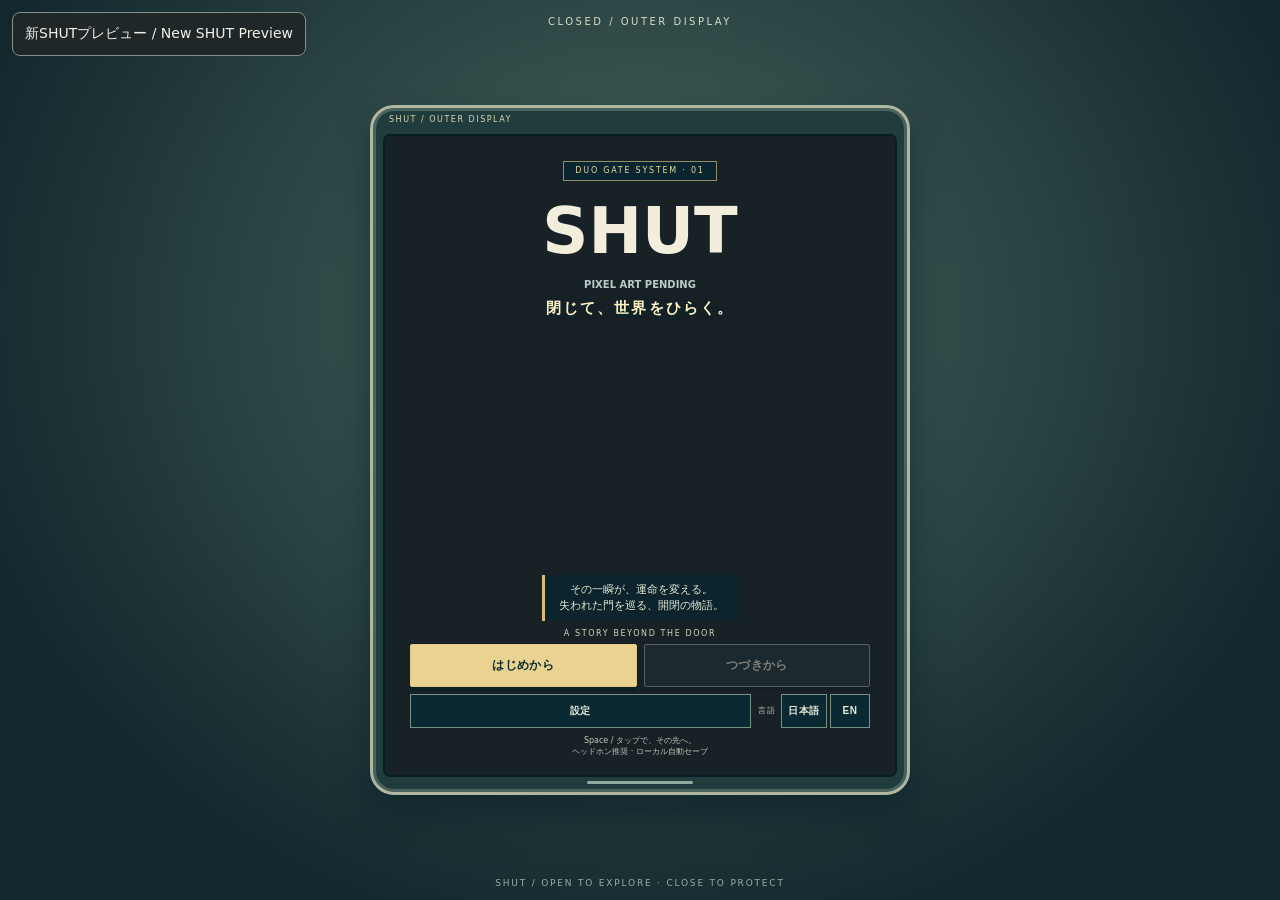
==== commit 3e0c56b1: "publish: add independent SHUT M1 preview from ff838fc1ff8518bb4d668767f14593457403fb82" ====
--- a/index.html
+++ b/index.html
@@ -31,6 +31,7 @@
 
   <!-- START -->
   <section id="startScreen" class="screen show">
+    <a id="newShutPreview" href="preview/" style="position:fixed;left:12px;top:12px;z-index:1000;padding:8px 12px;border:1px solid #84918c;border-radius:8px;background:#202728;color:#f0f1e8;font:14px system-ui;text-decoration:none;min-height:44px;display:flex;align-items:center">新SHUTプレビュー / New SHUT Preview</a>
     <div class="glass startCard">
       <div class="titleSystemBadge" data-i18n="title.deviceSystem">DUO GATE SYSTEM · 01</div>
       <h1 class="titleMark">SHUT</h1>
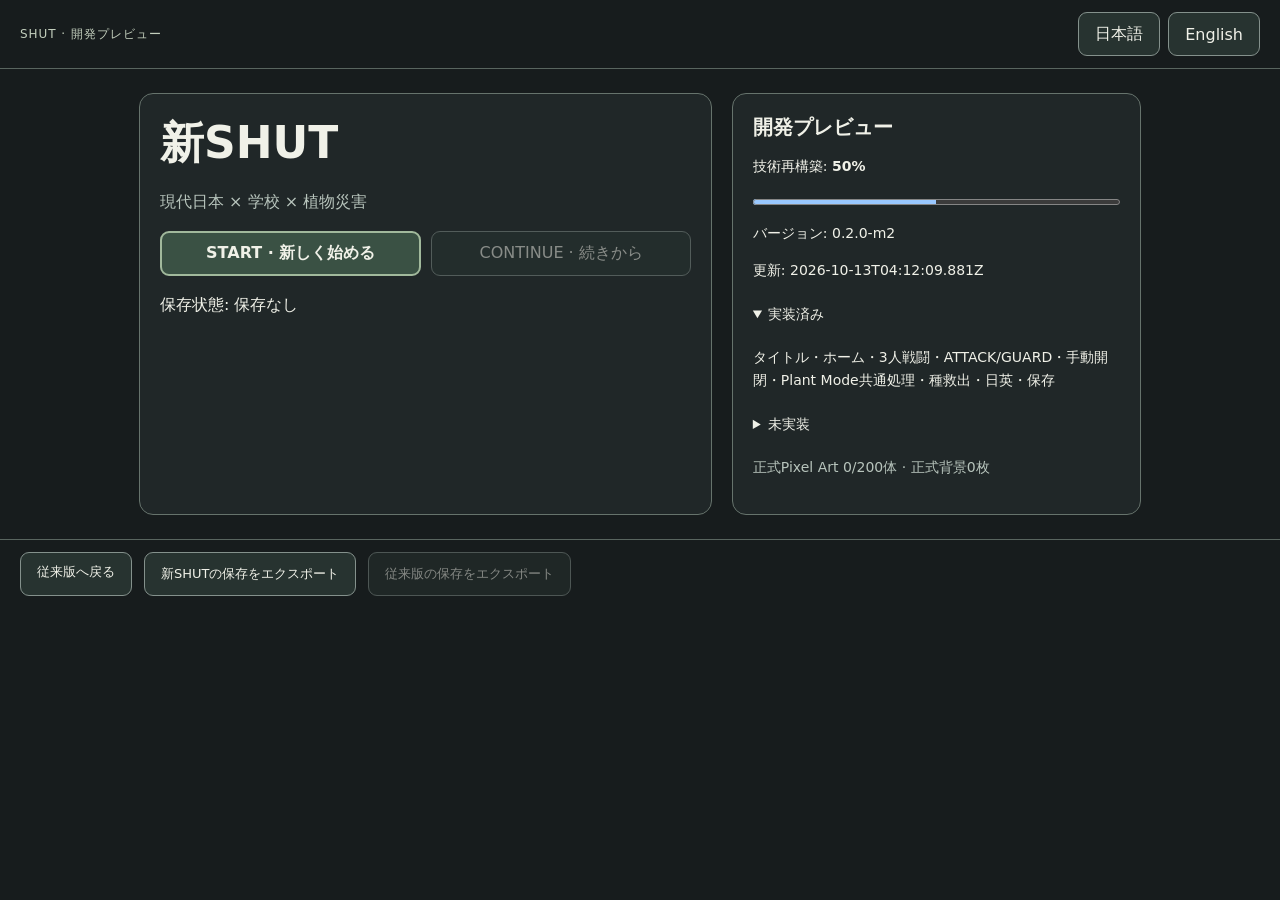
==== commit 9e986cb9: "publish: new SHUT M2 at root; preserve original under legacy" ====
--- a/index.html
+++ b/index.html
@@ -1,251 +1,2 @@
-<!DOCTYPE html>
-<html lang="ja">
-<head>
-<meta charset="UTF-8">
-<meta name="viewport" content="width=device-width,initial-scale=1.0,viewport-fit=cover">
-<meta http-equiv="Cache-Control" content="no-cache, no-store, must-revalidate">
-<meta http-equiv="Pragma" content="no-cache">
-<meta http-equiv="Expires" content="0">
-<title>SHUT — Plant Disaster</title>
-<link rel="icon" href="data:,">
-<link rel="stylesheet" href="src/game.css?v=20260926-ios-gacha-final"><link rel="stylesheet" href="src/device.css?v=20260929-mobile-open-landscape"><link rel="stylesheet" href="src/experience.css">
-<link rel="stylesheet" href="src/monsters.css"><link rel="stylesheet" href="src/mikado.css"><link rel="stylesheet" href="src/title.css"><link rel="stylesheet" href="src/polish.css?v=20260928-ui-polish"><link rel="stylesheet" href="src/management.css?v=20260928-balance-v35"><link rel="stylesheet" href="src/battle.css?v=20260930-plant-mode-d1"><link rel="stylesheet" href="src/roster.css?v=20260929-plant-gardener-v1"><link rel="stylesheet" href="src/pixel.css?v=20260929-pixel-standard-v1"><link rel="stylesheet" href="src/backgrounds.css"></head>
-<body>
-<div id="app" class="closedDevice">
-  <div id="openOnlyOrientationGate" aria-live="polite" aria-hidden="true">
-    <div class="openOnlyOrientationCard">
-      <strong data-i18n="settings.rotateLandscapeTitle">スマートフォンを横向きにしてください</strong>
-      <span data-i18n="settings.rotateLandscapeBody">OPENのみでは横向きで画面いっぱいに表示します。</span>
-    </div>
-  </div>
-  <div id="screenCurtain" aria-hidden="true"></div>
-  <button id="soundToggle" class="utility iconUtility" data-system-control data-i18n-aria-label="settings.buttonAria">⚙</button>
-  <div id="dynamicIsland"></div>
-  <div id="hingeLine"></div>
-  <div id="uiStateBadge">OPEN MODE</div>
-  <div id="uiToast"></div>
-  <div id="bg">
-    <div class="sun"></div><div class="cloud c1"></div><div class="cloud c2"></div>
-    <div id="mountains"></div><div id="field"></div>
-  </div>
-
-  <!-- START -->
-  <section id="startScreen" class="screen show">
-    <a id="newShutPreview" href="preview/" style="position:fixed;left:12px;top:12px;z-index:1000;padding:8px 12px;border:1px solid #84918c;border-radius:8px;background:#202728;color:#f0f1e8;font:14px system-ui;text-decoration:none;min-height:44px;display:flex;align-items:center">新SHUTプレビュー / New SHUT Preview</a>
-    <div class="glass startCard">
-      <div class="titleSystemBadge" data-i18n="title.deviceSystem">DUO GATE SYSTEM · 01</div>
-      <h1 class="titleMark">SHUT</h1>
-      <div class="backgroundPendingTitle" data-i18n="graphics.backgroundPending">PIXEL ART PENDING</div>
-      <div class="titleTagline" data-i18n="title.tagline">閉じて、世界をひらく。</div>
-      <div class="titleWorldCopy"><span data-i18n="title.lead1">その一瞬が、運命を変える。</span><br><span data-i18n="title.lead2">失われた門を巡る、開閉の物語。</span></div>
-      <div class="titlePrompt" data-i18n="title.prompt">A STORY BEYOND THE DOOR</div>
-      <div class="startActions">
-        <button id="startBtn" class="btn" data-i18n="title.start">GAME START</button>
-        <button id="newGameBtn" class="btn secondary" data-i18n="title.newGame" style="display:none">NEW GAME</button>
-        <button id="continueUnavailable" class="btn secondary" data-i18n="title.continue" disabled>CONTINUE</button>
-      </div>
-      <div class="titleTools">
-        <button id="titleSettingsBtn" type="button" data-i18n="settings.button">設定</button>
-        <div class="titleLocale" role="group" data-i18n-aria-label="settings.language">
-          <span class="titleLocaleLabel" data-i18n="settings.language">言語</span>
-          <button type="button" data-title-language="ja">日本語</button>
-          <button type="button" data-title-language="en">EN</button>
-        </div>
-      </div>
-      <div class="tip"><span data-i18n="title.tip1">Space / タップで、その先へ。</span><br><span data-i18n="title.tip2">ヘッドホン推奨 · ローカル自動セーブ</span></div>
-    </div>
-  </section>
-
-  <!-- GACHA -->
-  <section id="gachaScreen" class="screen">
-    <div class="topbar">
-      <div class="pill" id="gachaTitleTop" data-i18n="gacha.titleTop"></div>
-      <div class="pillrow"><div class="pill rewardCurrency"><span id="gachaKeys"></span></div><div class="pill" id="gachaGold">0 G</div></div>
-    </div>
-    <div id="gachaStage">
-      <div id="gDoorFrame">
-        <div id="singleWeaponReveal">
-          <div class="small" data-i18n="gacha.inside"></div>
-          <canvas id="gDoorItemCanvas" width="96" height="96"></canvas>
-          <div id="gDoorItemStars"></div>
-          <div id="gDoorItemName"></div>
-        </div>
-        <div id="gDoor"><div id="gKey" data-i18n-aria-label="gacha.keyAria">⚿</div></div>
-      </div>
-    </div>
-    <div id="pullResults"></div>
-    <div id="weaponRevealOverlay">
-      <div class="weaponRevealCard">
-        <div class="small" data-i18n="gacha.newMonster"></div>
-        <canvas id="weaponRevealCanvas" width="128" height="128"></canvas>
-        <div id="weaponRevealStars"></div>
-        <div id="weaponRevealName"></div>
-        <div id="weaponRevealMeta"></div>
-        <button id="weaponRevealContinue" class="btn" data-i18n="gacha.receive"></button>
-      </div>
-    </div>
-    <div id="gachaPanel" class="glass">
-      <h2 id="gachaTitle" data-i18n="gacha.gateTitle"></h2>
-      <p id="gachaText" data-i18n="gacha.intro"></p>
-      <div id="gachaModeTabs" role="group" data-i18n-aria-label="gacha.modeLabel">
-        <button id="goldGachaMode" class="btn secondary" data-gacha-mode="gold"></button>
-        <button id="keyGachaMode" class="btn gold" data-gacha-mode="key"></button>
-      </div>
-      <div id="gachaButtons">
-        <button id="singlePullBtn" class="btn gold"></button>
-        <button id="tenPullBtn" class="btn gold"></button>
-        <button id="gachaHomeBtn" class="btn secondary" data-i18n="gacha.back"></button>
-      </div>
-      <div id="gachaCostNote" class="small"></div>
-    </div>
-  </section>
-
-  <!-- HOME -->
-  <section id="homeScreen" class="screen">
-    <div class="topbar">
-      <div class="pillrow"><div class="pill" id="rankPill">Rank 1</div><div class="pill" id="stagePill">Stage 1</div></div>
-      <div class="pillrow"><div class="pill" id="homeGold">0 G</div><div class="pill" id="homeKeys">鍵 0</div></div>
-    </div>
-    <div id="homeCenter">
-      <div id="journeyHero"><div class="eyebrow" data-i18n="menu.eyebrow">YOUR JOURNEY</div><h1 id="journeyTitle">風の向こうへ</h1><p id="journeyObjective"></p><button id="nextJourney" class="btn primary" data-i18n="menu.continueJourney">旅を続ける →</button><div id="journeyProgress"></div></div>
-      <canvas id="campPortrait" width="160" height="160" aria-label="案内役 ミナ"></canvas>
-      <div id="equipped" class="glass">
-        <div class="small">EQUIPPED</div>
-        <div id="eqStars">---</div><div id="eqName">未装備</div><div id="eqMeta">武器を装備してください</div>
-      </div>
-      <div class="menuTitleTag" data-i18n="menu.preparation">旅の支度</div>
-      <div class="menuGrid openMenuGrid">
-        <button id="battleBtn" class="menuBtn primary"><strong data-i18n="menu.story">STORY</strong><small data-i18n="menu.storyDesc">章・ステージを選んで出撃</small></button>
-        <button id="equipBtn" class="menuBtn"><strong data-i18n="menu.monsters">EQUIPMENT</strong><small data-i18n="menu.monstersDesc">編成・合成・進化</small></button>
-        <button id="synthesisBtn" class="menuBtn" hidden aria-hidden="true"><strong data-i18n="menu.synthesis">SYNTHESIS</strong><small data-i18n="menu.synthesisDesc">旧システム移行中</small></button>
-        <button id="shopBtn" class="menuBtn"><strong data-i18n="menu.shop">SHOP</strong><small data-i18n="menu.shopDesc">回復アイテム</small></button>
-        <button id="partnerBtn" class="menuBtn" hidden aria-hidden="true"><strong data-i18n="menu.partner">PARTNER</strong><small data-i18n="menu.partnerDesc">旧システム移行中</small></button>
-        <button id="questBtn" class="menuBtn"><strong data-i18n="menu.quests">QUEST</strong><small data-i18n="menu.questsDesc">達成条件と報酬</small></button>
-        <button id="giftBtn" class="menuBtn"><strong data-i18n="menu.presents">PRESENT</strong><small data-i18n="menu.presentsDesc">報酬を受け取る</small><span id="giftBadge" class="notifyBadge">0</span></button>
-        <button id="gateBtn" class="menuBtn" hidden aria-hidden="true"><strong data-i18n="menu.gates">SPECIAL GATE</strong><small data-i18n="menu.gatesDesc">旧システム移行中</small></button>
-        <button id="collectionBtn" class="menuBtn"><strong data-i18n="menu.library">LIBRARY</strong><small data-i18n="menu.libraryDesc">モンスター図鑑</small></button>
-      </div>
-      <div class="menuHint"><button id="foldHome" class="btn secondary" data-i18n="menu.fold">扉を閉じる · GACHA</button><span data-i18n="menu.foldHint">Space で開く / 閉じる</span></div>
-    </div>
-  </section>
-
-  <!-- CLOSE MENU -->
-  <section id="closeMenuScreen" class="screen">
-    <div class="closeMenuShell">
-      <div class="closeMenuTop">
-        <div class="pill" data-i18n="closeMenu.title"></div>
-        <div class="pillrow">
-          <div class="pill" id="closeGold">0 G</div>
-          <div class="pill" id="closeKeys"></div>
-        </div>
-      </div>
-
-      <div class="closeMenuCenter">
-        <div class="closeDoorBadge">
-          <div class="closeDoorCore"></div>
-        </div>
-        <h2 data-i18n="closeMenu.gateTitle"></h2>
-        <p data-i18n="closeMenu.description"></p>
-
-        <button id="closeGachaBtn" class="menuBtn closeGachaBtn">
-          <strong data-i18n="closeMenu.gacha"></strong>
-          <small id="closeGachaCost"></small>
-        </button>
-
-        <div class="closeStatusCard glass">
-          <div class="closeStatusRow"><span data-i18n="closeMenu.stage"></span><b id="closeStage">1</b></div>
-          <div class="closeStatusRow"><span data-i18n="closeMenu.rank"></span><b id="closeRank">1</b></div>
-          <div class="closeStatusRow"><span data-i18n="closeMenu.party"></span><b id="closeEquip"></b></div>
-        </div>
-
-        <div class="closeMenuHint"><button id="unfoldHome" class="btn secondary" data-i18n="closeMenu.openJourney"></button><p data-i18n="closeMenu.foldHint"></p></div>
-      </div>
-    </div>
-  </section>
-
-  <!-- BATTLE -->
-  <section id="battleScreen" class="screen">
-    <div id="battleHeader">
-      <div id="playerBox" class="glass">
-        <div class="rankHudRow"><span id="battleRank">RANK 1</span></div>
-        <div id="battlePartner"></div>
-      </div>
-      <div id="stageBox" class="glass">
-        <div style="font-weight:950" id="battleStage">Stage 1</div>
-        <div class="small" id="battleEncounter">Battle 1 / 5</div>
-        <div class="small" id="battleCarry">ITEM SLOT 3/3</div>
-      </div>
-    </div>
-
-    <div id="enemyArea"></div>
-    <div id="attackFxLayer"></div>
-    <div id="bossIntro"><div id="bossIntroName">BOSS</div><div id="bossIntroSub">WARNING</div></div>
-    <div id="mikadoEncounter" aria-hidden="true">
-      <div id="mikadoPetals" aria-hidden="true"></div>
-      <div class="mikadoIdentity"><span data-i18n="mikado.classification"></span><strong data-i18n="mikado.name"></strong><small data-i18n="mikado.title"></small></div>
-      <div class="mikadoArrival"><span data-i18n="mikado.area"></span><strong data-i18n="mikado.arrival"></strong><small data-i18n="mikado.skill"></small></div>
-    </div>
-
-    <div id="timingBox">
-      <div id="timingPhase"><strong>⚔ ATTACK</strong><small data-i18n="battle.timingTap"></small></div>
-      <div id="timingTrack"><div id="attackRoulette" aria-hidden="true"></div><div id="attackRouletteFrame" aria-hidden="true"></div><div id="hitZone"></div><div id="perfectZone"></div><div id="cursor"></div></div>
-      <div id="timingJudges"><span>MISS</span><span>GOOD</span><span>GREAT</span><span>EX</span><b>PERFECT</b><span>EX</span><span>GREAT</span><span>GOOD</span><span>MISS</span></div>
-      <div id="timingTapHint"><span aria-hidden="true">☝</span><em data-i18n="battle.tapAnywhere"></em></div>
-    </div>
-
-    <div id="battleMessage"></div><div id="battleSub" data-i18n="battle.readyIdle"></div>
-    <div id="combatFeedback" aria-live="polite"></div>
-    <button id="retreatBtn" class="utility iconUtility" data-system-control data-i18n-aria-label="battle.retreat">↩</button>
-
-    <div id="recoveryTray" aria-hidden="true">
-      <div class="recoveryCard glass">
-        <div class="itemButtons">
-          <button class="itemBtn" data-item="heal" data-asset-status="pending" aria-pressed="false"><span data-i18n="shop.items.ITM001.name"></span><span id="cntHeal">×0</span></button>
-          <button class="itemBtn" data-item="high" data-asset-status="pending" aria-pressed="false"><span data-i18n="shop.items.ITM002.name"></span><span id="cntHigh">×0</span></button>
-          <button class="itemBtn" data-item="elixir" data-asset-status="pending" aria-pressed="false"><span data-i18n="shop.items.ITM003.name"></span><span id="cntElixir">×0</span></button>
-        </div>
-        <div id="selectedItemText"></div>
-        <button id="continueBattle" class="btn primary" data-i18n="battle.continueNext"></button>
-      </div>
-    </div>
-
-    <div id="rewardOverlay">
-      <div class="rewardCard glass">
-        <h2 id="rewardTitle"></h2>
-        <div id="rewardBody"></div>
-        <button id="rewardNext" class="btn"></button>
-      </div>
-    </div>
-  </section>
-
-  <div id="tutorialOverlay">
-    <div class="tutorialCard glass">
-      <div class="small" id="tutorialStep"></div>
-      <h2 id="tutorialTitle"></h2>
-      <div id="tutorialBody"></div>
-      <div class="tutorialActions">
-        <button id="tutorialSkip" class="btn secondary" data-i18n="tutorial.skip"></button>
-        <button id="tutorialNext" class="btn"></button>
-      </div>
-    </div>
-  </div>
-  <section id="dialogueOverlay" role="dialog" aria-label="会話">
-    <div id="dialogueChapter"></div><canvas id="dialoguePortrait" width="160" height="160" aria-label="話しているキャラクター"></canvas><div id="dialogueMonogram"></div>
-    <div class="dialogueWindow"><div id="dialogueSpeaker"></div><p id="dialogueText"></p><div class="dialogueControls"><span id="dialogueCount"></span><button id="dialogueAuto" class="btn secondary">AUTO</button><button id="dialogueSkip" class="btn secondary">スキップ</button><button id="dialogueNext" class="btn primary">次へ ▷</button></div></div>
-  </section>
-
-  <!-- MODAL -->
-  <div id="modal">
-    <div class="modalCard glass">
-      <div id="modalTitle" class="modalTitle">TITLE</div>
-      <div id="modalBody"></div>
-      <div style="margin-top:16px;text-align:right"><button id="modalClose" class="btn secondary" data-i18n="common.close">閉じる</button></div>
-    </div>
-  </div>
-</div>
-
-<script src="vendor/tone-15.1.22.js"></script><script src="locales/ja.js?v=20260930-plant-mode-d1"></script><script src="locales/en.js?v=20260930-plant-mode-d1"></script><script src="src/i18n.js"></script><script src="src/backgrounds.js"></script><script src="src/master-data.js?v=20260928-balance-v35"></script><script src="src/roster-data.js?v=20260929-plant-gardener-v1"></script><script src="src/pixel-standard.js?v=20260929-pixel-standard-v1"></script><script src="src/pixel-runtime.js?v=20260929-pixel-runtime-v1"></script><script src="src/pixel-effects.js?v=20260929-pixel-vfx-v1"></script><script src="src/pixel-manifest.js?v=20260929-pixel-manifest-v1"></script><script src="src/roster-art.js?v=20260929-pixel-runtime-v1"></script><script src="src/gardeners.js?v=20260929-gardener-battle-v1"></script><script src="src/monsters.js?v=20260929-loc-content-01"></script><script src="src/combat.js?v=20260928-balance-v35"></script><script src="src/systems.js"></script><script src="src/narrative.js?v=20260929-loc-content-02"></script><script src="src/device.js?v=20260929-mobile-open-landscape"></script><script src="src/save.js?v=20260927-save-migration-resilience"></script><script src="src/icon-presentation.js"></script><script src="src/art.js"></script><script src="src/mikado.js"></script><script>SHUTArt.ready.then(()=>{const s=document.createElement("script");s.src="src/game.js?v=20260930-plant-mode-d1";document.body.append(s)})</script>
-</body>
-</html>
-
-
+<!doctype html>
+<html lang="ja"><head><meta charset="utf-8"><meta name="viewport" content="width=device-width,initial-scale=1,viewport-fit=cover"><meta name="color-scheme" content="dark"><link rel="icon" href="data:,"><title>SHUT · Rebuild Preview</title><link rel="stylesheet" href="ui/style.css?v=2580bcafa95d"></head><body><div id="app"></div><script src="state/model.js?v=2580bcafa95d"></script><script src="state/save.js?v=2580bcafa95d"></script><script src="i18n/text.js?v=2580bcafa95d"></script><script src="data/roster.js?v=2580bcafa95d"></script><script src="build-info.js?v=2580bcafa95d"></script><script src="gameplay/combat.js?v=2580bcafa95d"></script><script src="ui/battle.js?v=2580bcafa95d"></script><script src="ui/app.js?v=2580bcafa95d"></script></body></html>
--- a/ui/style.css
+++ b/ui/style.css
@@ -0,0 +1,3 @@
+:root{color-scheme:dark;font-family:system-ui,-apple-system,'Segoe UI','Noto Sans JP',sans-serif;color:#f0f1e8;background:#171c1d}*{box-sizing:border-box}body{margin:0;min-height:100dvh}button,a,input{touch-action:manipulation}button,.link{font:inherit;border:1px solid #84918c;background:#273330;color:inherit;border-radius:9px;padding:10px 16px;min-height:44px;text-decoration:none;cursor:pointer}button:hover,.link:hover{background:#35453e}button:focus-visible,a:focus-visible{outline:3px solid #e7d59d;outline-offset:3px}button[disabled]{opacity:.5;cursor:not-allowed}.primary{background:#3a5144;border:2px solid #a1b99c;font-weight:700}header{display:flex;justify-content:space-between;gap:12px;align-items:center;padding:12px 20px;border-bottom:1px solid #59655f;flex-wrap:wrap}header nav{display:flex;gap:8px}main{max-width:1050px;margin:auto;padding:24px}.columns{display:grid;grid-template-columns:minmax(0,1.4fr) minmax(230px,1fr);gap:20px}.panel{background:#202728;border:1px solid #66736c;border-radius:14px;padding:20px;min-width:0}h1{font-size:clamp(28px,4vw,44px);margin:0 0 12px}h2{font-size:20px;margin:0 0 12px}p{line-height:1.65;overflow-wrap:anywhere}.muted{color:#b7c4bc}.actions{display:flex;gap:10px;flex-wrap:wrap;margin-top:16px}.actions button{flex:1;min-width:130px}.pending{padding:20px 8px;border:1px dashed #84918c;border-radius:9px;text-align:center;color:#c4cdbf;font-size:13px}.status{padding:10px 0;min-height:42px;color:#e7d59d}.settings{display:flex;gap:8px;align-items:center;margin-top:16px}.settings input{width:20px;height:20px}.progress{font-size:14px}progress{width:100%;height:12px}footer{padding:12px 20px;display:flex;gap:12px;flex-wrap:wrap;border-top:1px solid #59655f;font-size:13px}summary{cursor:pointer;min-height:36px;line-height:36px}.titleBadge{font-size:12px;letter-spacing:.08em;color:#c3cfbd}.output{font-size:30px;font-weight:700}.export{font-size:13px}@media(max-width:900px){main{padding:12px}.columns{gap:12px;grid-template-columns:minmax(0,1.2fr) minmax(210px,1fr)}.panel{padding:14px}header{padding:8px 12px}h1{font-size:30px}.actions{margin-top:10px}.progress p{margin:8px 0}}@media(max-width:540px){.columns{grid-template-columns:1fr}header{align-items:flex-start}}@media(max-height:430px){main{padding:10px}header{padding:6px 12px}header button{padding:6px 12px}h1{font-size:27px;margin-bottom:6px}.panel{padding:12px}p{margin:8px 0}.pending{padding:12px 8px}footer{padding:8px 12px}}
+
+.enemyGrid{display:grid;grid-template-columns:repeat(2,minmax(0,1fr));gap:8px}.partyGrid{display:grid;grid-template-columns:repeat(3,minmax(0,1fr));gap:8px;margin:12px 0}.battleCard{border:1px solid #66736c;border-radius:10px;padding:8px;min-width:0}.battleCard b,.battleCard small{display:block;overflow-wrap:anywhere}.battleCard small{font-size:12px}.healthTrack{height:10px;background:#121a17;border-radius:5px;overflow:hidden;margin:7px 0}.healthTrack i{display:block;height:100%;background:#99b89c}.battleField{border:2px solid #b4c7a6;border-radius:10px;padding:12px;cursor:pointer;min-height:85px;touch-action:manipulation}.battleField:focus-visible{outline:3px solid #e7d59d}.roulette{display:grid;grid-template-columns:repeat(9,1fr);position:relative;margin-top:8px;background:#101917;border-radius:8px;overflow:hidden}.roulette span{text-align:center;font-size:12px;padding:8px 0;border-right:1px solid #66736c}.roulette i{position:absolute;top:0;bottom:0;width:11.11%;border:2px solid #e7d59d;pointer-events:none}.battleCard .pending{font-size:10px;padding:8px}.battleCard p{font-size:12px}@media(max-width:900px){.partyGrid{gap:4px}.battleCard{padding:5px}.battleCard b{font-size:12px}.battleCard small{font-size:11px}}
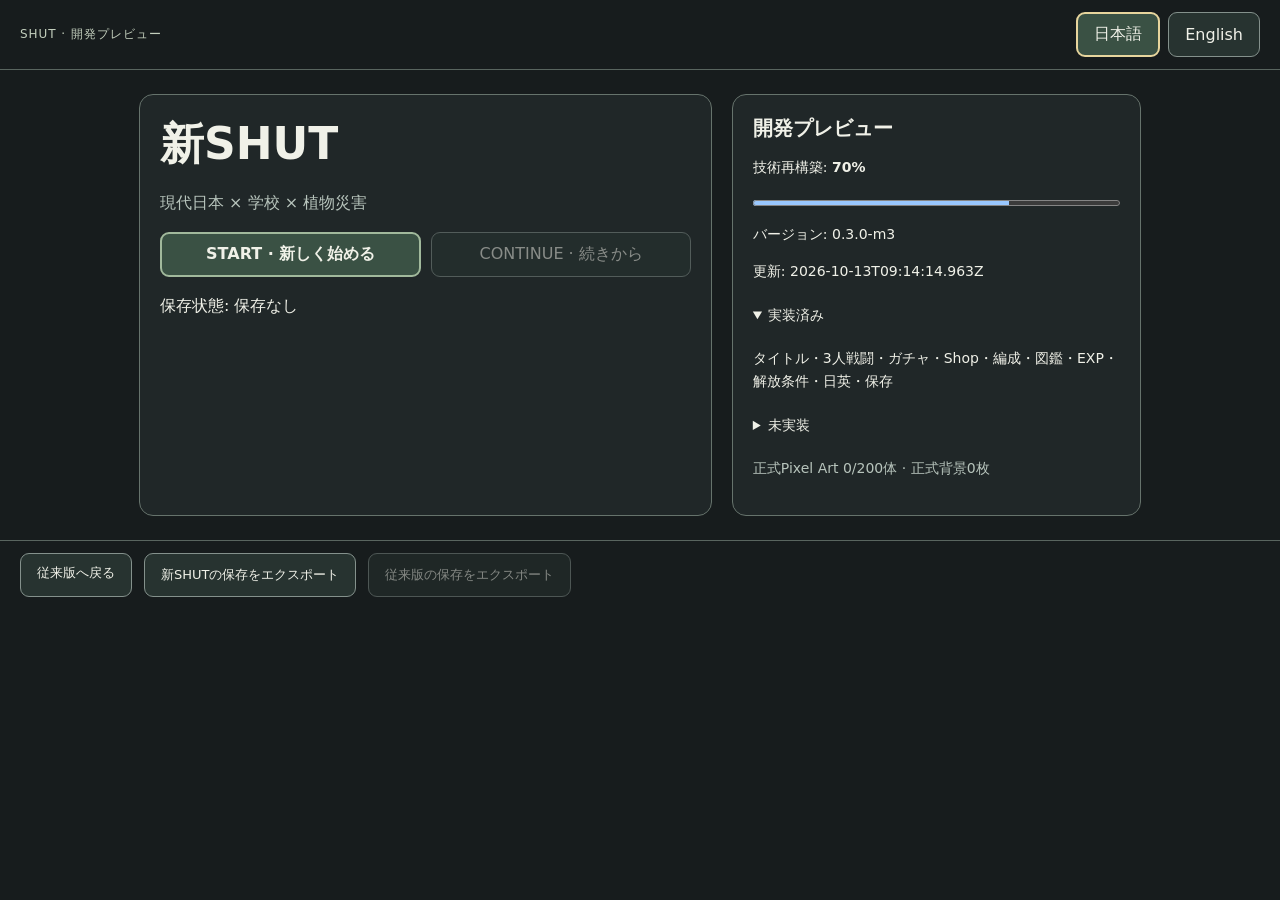
==== commit 15353189: "publish: sync M3 management from SHUT 7697720a6889" ====
--- a/index.html
+++ b/index.html
@@ -1,2 +1,2 @@
 <!doctype html>
-<html lang="ja"><head><meta charset="utf-8"><meta name="viewport" content="width=device-width,initial-scale=1,viewport-fit=cover"><meta name="color-scheme" content="dark"><link rel="icon" href="data:,"><title>SHUT · Rebuild Preview</title><link rel="stylesheet" href="ui/style.css?v=2580bcafa95d"></head><body><div id="app"></div><script src="state/model.js?v=2580bcafa95d"></script><script src="state/save.js?v=2580bcafa95d"></script><script src="i18n/text.js?v=2580bcafa95d"></script><script src="data/roster.js?v=2580bcafa95d"></script><script src="build-info.js?v=2580bcafa95d"></script><script src="gameplay/combat.js?v=2580bcafa95d"></script><script src="ui/battle.js?v=2580bcafa95d"></script><script src="ui/app.js?v=2580bcafa95d"></script></body></html>
+<html lang="ja"><head><meta charset="utf-8"><meta name="viewport" content="width=device-width,initial-scale=1,viewport-fit=cover"><meta name="color-scheme" content="dark"><link rel="icon" href="data:,"><title>SHUT · Rebuild Preview</title><link rel="stylesheet" href="ui/style.css?v=7697720a6889"></head><body><div id="app"></div><script src="state/model.js?v=7697720a6889"></script><script src="state/save.js?v=7697720a6889"></script><script src="i18n/text.js?v=7697720a6889"></script><script src="data/roster.js?v=7697720a6889"></script><script src="data/management.js?v=7697720a6889"></script><script src="build-info.js?v=7697720a6889"></script><script src="gameplay/combat.js?v=7697720a6889"></script><script src="gameplay/management.js?v=7697720a6889"></script><script src="ui/management.js?v=7697720a6889"></script><script src="ui/battle.js?v=7697720a6889"></script><script src="ui/app.js?v=7697720a6889"></script></body></html>
--- a/ui/style.css
+++ b/ui/style.css
@@ -1,3 +1,4 @@
 :root{color-scheme:dark;font-family:system-ui,-apple-system,'Segoe UI','Noto Sans JP',sans-serif;color:#f0f1e8;background:#171c1d}*{box-sizing:border-box}body{margin:0;min-height:100dvh}button,a,input{touch-action:manipulation}button,.link{font:inherit;border:1px solid #84918c;background:#273330;color:inherit;border-radius:9px;padding:10px 16px;min-height:44px;text-decoration:none;cursor:pointer}button:hover,.link:hover{background:#35453e}button:focus-visible,a:focus-visible{outline:3px solid #e7d59d;outline-offset:3px}button[disabled]{opacity:.5;cursor:not-allowed}.primary{background:#3a5144;border:2px solid #a1b99c;font-weight:700}header{display:flex;justify-content:space-between;gap:12px;align-items:center;padding:12px 20px;border-bottom:1px solid #59655f;flex-wrap:wrap}header nav{display:flex;gap:8px}main{max-width:1050px;margin:auto;padding:24px}.columns{display:grid;grid-template-columns:minmax(0,1.4fr) minmax(230px,1fr);gap:20px}.panel{background:#202728;border:1px solid #66736c;border-radius:14px;padding:20px;min-width:0}h1{font-size:clamp(28px,4vw,44px);margin:0 0 12px}h2{font-size:20px;margin:0 0 12px}p{line-height:1.65;overflow-wrap:anywhere}.muted{color:#b7c4bc}.actions{display:flex;gap:10px;flex-wrap:wrap;margin-top:16px}.actions button{flex:1;min-width:130px}.pending{padding:20px 8px;border:1px dashed #84918c;border-radius:9px;text-align:center;color:#c4cdbf;font-size:13px}.status{padding:10px 0;min-height:42px;color:#e7d59d}.settings{display:flex;gap:8px;align-items:center;margin-top:16px}.settings input{width:20px;height:20px}.progress{font-size:14px}progress{width:100%;height:12px}footer{padding:12px 20px;display:flex;gap:12px;flex-wrap:wrap;border-top:1px solid #59655f;font-size:13px}summary{cursor:pointer;min-height:36px;line-height:36px}.titleBadge{font-size:12px;letter-spacing:.08em;color:#c3cfbd}.output{font-size:30px;font-weight:700}.export{font-size:13px}@media(max-width:900px){main{padding:12px}.columns{gap:12px;grid-template-columns:minmax(0,1.2fr) minmax(210px,1fr)}.panel{padding:14px}header{padding:8px 12px}h1{font-size:30px}.actions{margin-top:10px}.progress p{margin:8px 0}}@media(max-width:540px){.columns{grid-template-columns:1fr}header{align-items:flex-start}}@media(max-height:430px){main{padding:10px}header{padding:6px 12px}header button{padding:6px 12px}h1{font-size:27px;margin-bottom:6px}.panel{padding:12px}p{margin:8px 0}.pending{padding:12px 8px}footer{padding:8px 12px}}
 
 .enemyGrid{display:grid;grid-template-columns:repeat(2,minmax(0,1fr));gap:8px}.partyGrid{display:grid;grid-template-columns:repeat(3,minmax(0,1fr));gap:8px;margin:12px 0}.battleCard{border:1px solid #66736c;border-radius:10px;padding:8px;min-width:0}.battleCard b,.battleCard small{display:block;overflow-wrap:anywhere}.battleCard small{font-size:12px}.healthTrack{height:10px;background:#121a17;border-radius:5px;overflow:hidden;margin:7px 0}.healthTrack i{display:block;height:100%;background:#99b89c}.battleField{border:2px solid #b4c7a6;border-radius:10px;padding:12px;cursor:pointer;min-height:85px;touch-action:manipulation}.battleField:focus-visible{outline:3px solid #e7d59d}.roulette{display:grid;grid-template-columns:repeat(9,1fr);position:relative;margin-top:8px;background:#101917;border-radius:8px;overflow:hidden}.roulette span{text-align:center;font-size:12px;padding:8px 0;border-right:1px solid #66736c}.roulette i{position:absolute;top:0;bottom:0;width:11.11%;border:2px solid #e7d59d;pointer-events:none}.battleCard .pending{font-size:10px;padding:8px}.battleCard p{font-size:12px}@media(max-width:900px){.partyGrid{gap:4px}.battleCard{padding:5px}.battleCard b{font-size:12px}.battleCard small{font-size:11px}}
+.catalog{display:grid;grid-template-columns:repeat(auto-fit,minmax(150px,1fr));gap:10px;margin:14px 0}.catalog button,.managementCard{padding:12px;border:1px solid #66736c;border-radius:10px;min-width:0;text-align:left}.catalog b,.catalog span,.catalog small,.partyGrid b{display:block;overflow-wrap:anywhere}.catalog span,.catalog small{font-size:13px;margin-top:7px}button[aria-pressed="true"]{border:2px solid #e7d59d;background:#3a5144}select,input{font:inherit;background:#18201d;color:inherit;padding:8px;border:1px solid #84918c;border-radius:7px;max-width:100%}main label{display:block;margin:10px 0}#shopDetail{border-top:1px solid #66736c;padding-top:12px}#managementError{color:#e7d59d;min-height:24px}#recoveryItems{margin-top:8px}#growthResult b{display:block}#growthResult progress{display:block}@media(max-width:900px){.catalog{grid-template-columns:repeat(2,minmax(0,1fr))}.catalog button,.managementCard{padding:8px}.actions button{min-width:110px}#recoveryItems button{font-size:12px;padding:8px}.progress details[open] p{font-size:12px}}
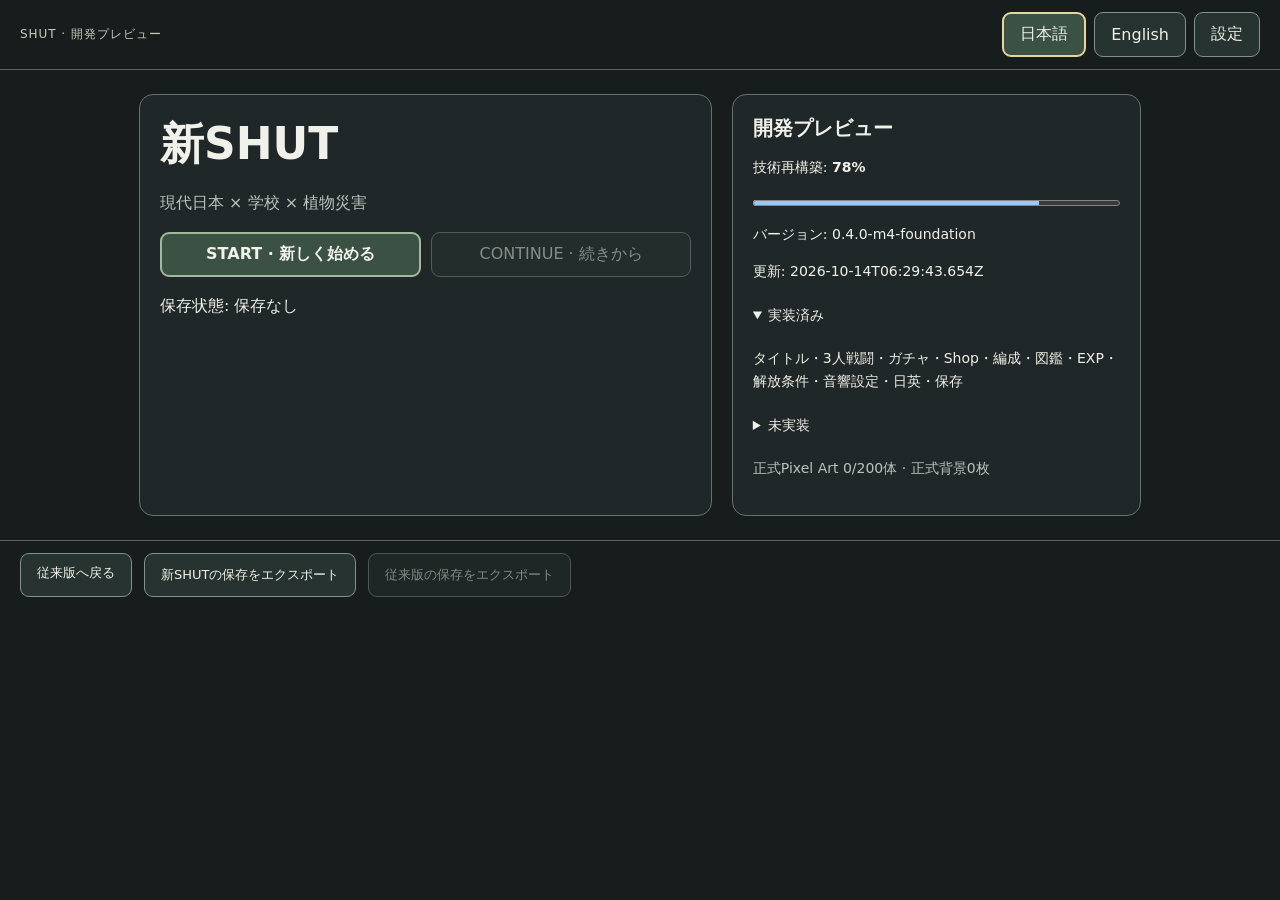
==== commit 8639ce58: "publish: M4 settings foundation from SHUT 212d392589df" ====
--- a/index.html
+++ b/index.html
@@ -1,2 +1,2 @@
 <!doctype html>
-<html lang="ja"><head><meta charset="utf-8"><meta name="viewport" content="width=device-width,initial-scale=1,viewport-fit=cover"><meta name="color-scheme" content="dark"><link rel="icon" href="data:,"><title>SHUT · Rebuild Preview</title><link rel="stylesheet" href="ui/style.css?v=7697720a6889"></head><body><div id="app"></div><script src="state/model.js?v=7697720a6889"></script><script src="state/save.js?v=7697720a6889"></script><script src="i18n/text.js?v=7697720a6889"></script><script src="data/roster.js?v=7697720a6889"></script><script src="data/management.js?v=7697720a6889"></script><script src="build-info.js?v=7697720a6889"></script><script src="gameplay/combat.js?v=7697720a6889"></script><script src="gameplay/management.js?v=7697720a6889"></script><script src="ui/management.js?v=7697720a6889"></script><script src="ui/battle.js?v=7697720a6889"></script><script src="ui/app.js?v=7697720a6889"></script></body></html>
+<html lang="ja"><head><meta charset="utf-8"><meta name="viewport" content="width=device-width,initial-scale=1,viewport-fit=cover"><meta name="color-scheme" content="dark"><link rel="icon" href="data:,"><title>SHUT · Rebuild Preview</title><link rel="stylesheet" href="ui/style.css?v=212d392589df"></head><body><div id="app"></div><script src="state/model.js?v=212d392589df"></script><script src="state/save.js?v=212d392589df"></script><script src="i18n/text.js?v=212d392589df"></script><script src="data/roster.js?v=212d392589df"></script><script src="data/management.js?v=212d392589df"></script><script src="build-info.js?v=212d392589df"></script><script src="gameplay/combat.js?v=212d392589df"></script><script src="gameplay/management.js?v=212d392589df"></script><script src="ui/management.js?v=212d392589df"></script><script src="ui/battle.js?v=212d392589df"></script><script src="audio/player.js?v=212d392589df"></script><script src="ui/settings.js?v=212d392589df"></script><script src="ui/app.js?v=212d392589df"></script></body></html>
--- a/ui/style.css
+++ b/ui/style.css
@@ -2,3 +2,5 @@
 
 .enemyGrid{display:grid;grid-template-columns:repeat(2,minmax(0,1fr));gap:8px}.partyGrid{display:grid;grid-template-columns:repeat(3,minmax(0,1fr));gap:8px;margin:12px 0}.battleCard{border:1px solid #66736c;border-radius:10px;padding:8px;min-width:0}.battleCard b,.battleCard small{display:block;overflow-wrap:anywhere}.battleCard small{font-size:12px}.healthTrack{height:10px;background:#121a17;border-radius:5px;overflow:hidden;margin:7px 0}.healthTrack i{display:block;height:100%;background:#99b89c}.battleField{border:2px solid #b4c7a6;border-radius:10px;padding:12px;cursor:pointer;min-height:85px;touch-action:manipulation}.battleField:focus-visible{outline:3px solid #e7d59d}.roulette{display:grid;grid-template-columns:repeat(9,1fr);position:relative;margin-top:8px;background:#101917;border-radius:8px;overflow:hidden}.roulette span{text-align:center;font-size:12px;padding:8px 0;border-right:1px solid #66736c}.roulette i{position:absolute;top:0;bottom:0;width:11.11%;border:2px solid #e7d59d;pointer-events:none}.battleCard .pending{font-size:10px;padding:8px}.battleCard p{font-size:12px}@media(max-width:900px){.partyGrid{gap:4px}.battleCard{padding:5px}.battleCard b{font-size:12px}.battleCard small{font-size:11px}}
 .catalog{display:grid;grid-template-columns:repeat(auto-fit,minmax(150px,1fr));gap:10px;margin:14px 0}.catalog button,.managementCard{padding:12px;border:1px solid #66736c;border-radius:10px;min-width:0;text-align:left}.catalog b,.catalog span,.catalog small,.partyGrid b{display:block;overflow-wrap:anywhere}.catalog span,.catalog small{font-size:13px;margin-top:7px}button[aria-pressed="true"]{border:2px solid #e7d59d;background:#3a5144}select,input{font:inherit;background:#18201d;color:inherit;padding:8px;border:1px solid #84918c;border-radius:7px;max-width:100%}main label{display:block;margin:10px 0}#shopDetail{border-top:1px solid #66736c;padding-top:12px}#managementError{color:#e7d59d;min-height:24px}#recoveryItems{margin-top:8px}#growthResult b{display:block}#growthResult progress{display:block}@media(max-width:900px){.catalog{grid-template-columns:repeat(2,minmax(0,1fr))}.catalog button,.managementCard{padding:8px}.actions button{min-width:110px}#recoveryItems button{font-size:12px;padding:8px}.progress details[open] p{font-size:12px}}
+
+[hidden]{display:none!important}.audioSettings{max-width:1010px;margin:12px auto;padding:16px;border:1px solid #66736c;border-radius:12px;background:#202728}.audioSettings label{display:block;margin:10px 0}.audioSettings input[type=range]{display:block;width:min(100%,480px);min-height:44px;padding:0}.audioSettings input[type=checkbox]{width:22px;height:22px;vertical-align:middle;margin-right:10px}.audioSettings output{font-variant-numeric:tabular-nums}.audioSettings p{max-width:70ch}.audioSettings #audioStatus{min-height:26px;color:#e7d59d}body{padding-left:env(safe-area-inset-left);padding-right:env(safe-area-inset-right)}footer{padding-bottom:max(12px,env(safe-area-inset-bottom))}@media(max-width:900px){body[data-screen=battle] .columns{grid-template-columns:1fr}body[data-screen=battle] .progress{font-size:12px}body[data-screen=battle] .progress h2,body[data-screen=battle] .progress details{display:none}.audioSettings{margin:10px;padding:12px}.audioSettings input[type=range]{width:100%}}@media(prefers-reduced-motion:reduce){html{scroll-behavior:auto}}
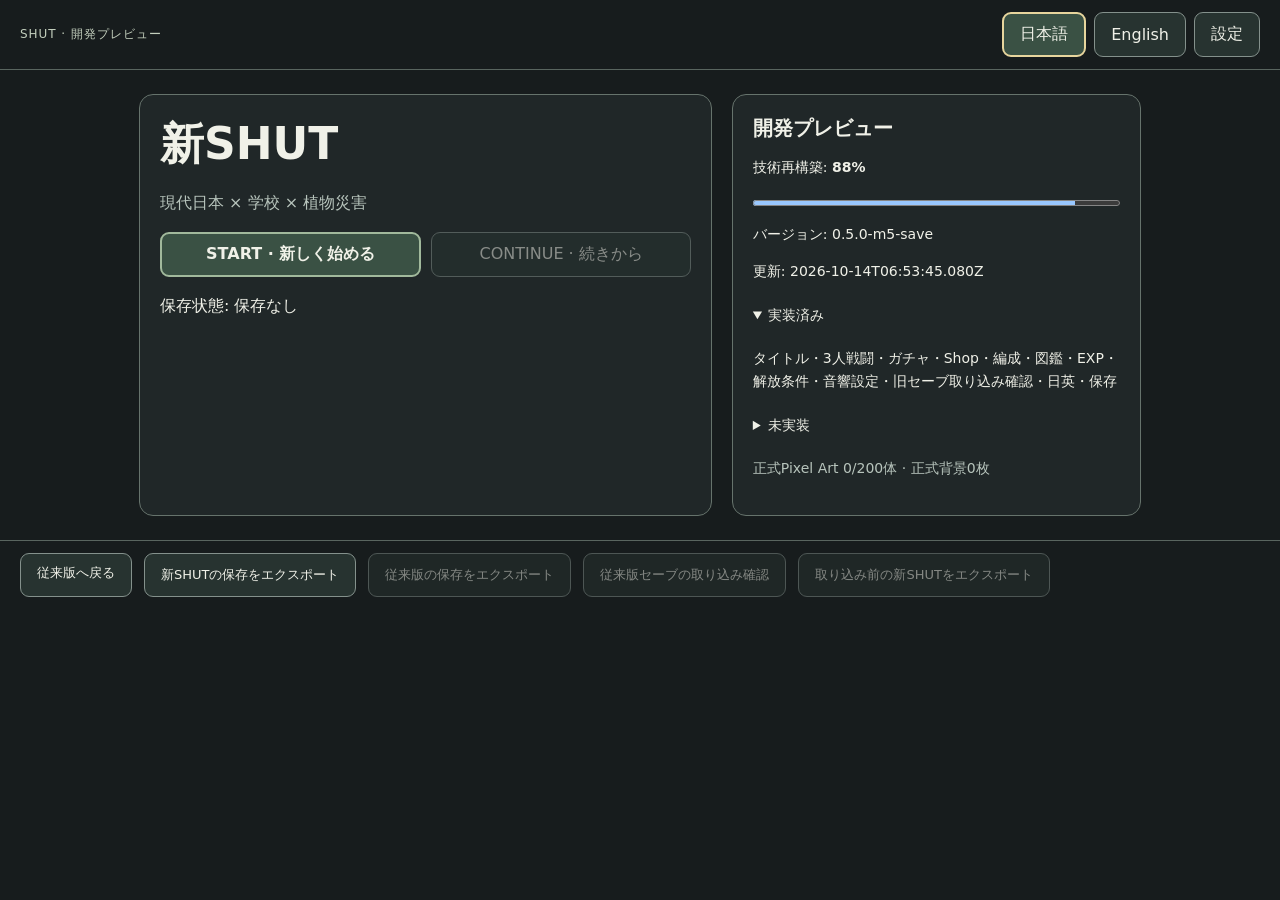
==== commit 853b4af8: "publish: M5 reviewed save import from SHUT 47853acabb8c" ====
--- a/index.html
+++ b/index.html
@@ -1,2 +1,2 @@
 <!doctype html>
-<html lang="ja"><head><meta charset="utf-8"><meta name="viewport" content="width=device-width,initial-scale=1,viewport-fit=cover"><meta name="color-scheme" content="dark"><link rel="icon" href="data:,"><title>SHUT · Rebuild Preview</title><link rel="stylesheet" href="ui/style.css?v=212d392589df"></head><body><div id="app"></div><script src="state/model.js?v=212d392589df"></script><script src="state/save.js?v=212d392589df"></script><script src="i18n/text.js?v=212d392589df"></script><script src="data/roster.js?v=212d392589df"></script><script src="data/management.js?v=212d392589df"></script><script src="build-info.js?v=212d392589df"></script><script src="gameplay/combat.js?v=212d392589df"></script><script src="gameplay/management.js?v=212d392589df"></script><script src="ui/management.js?v=212d392589df"></script><script src="ui/battle.js?v=212d392589df"></script><script src="audio/player.js?v=212d392589df"></script><script src="ui/settings.js?v=212d392589df"></script><script src="ui/app.js?v=212d392589df"></script></body></html>
+<html lang="ja"><head><meta charset="utf-8"><meta name="viewport" content="width=device-width,initial-scale=1,viewport-fit=cover"><meta name="color-scheme" content="dark"><link rel="icon" href="data:,"><title>SHUT · Rebuild Preview</title><link rel="stylesheet" href="ui/style.css?v=47853acabb8c"></head><body><div id="app"></div><script src="state/model.js?v=47853acabb8c"></script><script src="state/save.js?v=47853acabb8c"></script><script src="i18n/text.js?v=47853acabb8c"></script><script src="data/roster.js?v=47853acabb8c"></script><script src="data/management.js?v=47853acabb8c"></script><script src="build-info.js?v=47853acabb8c"></script><script src="gameplay/combat.js?v=47853acabb8c"></script><script src="gameplay/management.js?v=47853acabb8c"></script><script src="ui/management.js?v=47853acabb8c"></script><script src="ui/battle.js?v=47853acabb8c"></script><script src="audio/player.js?v=47853acabb8c"></script><script src="ui/settings.js?v=47853acabb8c"></script><script src="state/migration.js?v=47853acabb8c"></script><script src="ui/migration.js?v=47853acabb8c"></script><script src="ui/app.js?v=47853acabb8c"></script></body></html>
--- a/ui/style.css
+++ b/ui/style.css
@@ -4,3 +4,5 @@
 .catalog{display:grid;grid-template-columns:repeat(auto-fit,minmax(150px,1fr));gap:10px;margin:14px 0}.catalog button,.managementCard{padding:12px;border:1px solid #66736c;border-radius:10px;min-width:0;text-align:left}.catalog b,.catalog span,.catalog small,.partyGrid b{display:block;overflow-wrap:anywhere}.catalog span,.catalog small{font-size:13px;margin-top:7px}button[aria-pressed="true"]{border:2px solid #e7d59d;background:#3a5144}select,input{font:inherit;background:#18201d;color:inherit;padding:8px;border:1px solid #84918c;border-radius:7px;max-width:100%}main label{display:block;margin:10px 0}#shopDetail{border-top:1px solid #66736c;padding-top:12px}#managementError{color:#e7d59d;min-height:24px}#recoveryItems{margin-top:8px}#growthResult b{display:block}#growthResult progress{display:block}@media(max-width:900px){.catalog{grid-template-columns:repeat(2,minmax(0,1fr))}.catalog button,.managementCard{padding:8px}.actions button{min-width:110px}#recoveryItems button{font-size:12px;padding:8px}.progress details[open] p{font-size:12px}}
 
 [hidden]{display:none!important}.audioSettings{max-width:1010px;margin:12px auto;padding:16px;border:1px solid #66736c;border-radius:12px;background:#202728}.audioSettings label{display:block;margin:10px 0}.audioSettings input[type=range]{display:block;width:min(100%,480px);min-height:44px;padding:0}.audioSettings input[type=checkbox]{width:22px;height:22px;vertical-align:middle;margin-right:10px}.audioSettings output{font-variant-numeric:tabular-nums}.audioSettings p{max-width:70ch}.audioSettings #audioStatus{min-height:26px;color:#e7d59d}body{padding-left:env(safe-area-inset-left);padding-right:env(safe-area-inset-right)}footer{padding-bottom:max(12px,env(safe-area-inset-bottom))}@media(max-width:900px){body[data-screen=battle] .columns{grid-template-columns:1fr}body[data-screen=battle] .progress{font-size:12px}body[data-screen=battle] .progress h2,body[data-screen=battle] .progress details{display:none}.audioSettings{margin:10px;padding:12px}.audioSettings input[type=range]{width:100%}}@media(prefers-reduced-motion:reduce){html{scroll-behavior:auto}}
+
+.importConsent{display:flex;align-items:center;gap:10px;min-height:44px}.importConsent input{width:22px;height:22px;flex:none}
